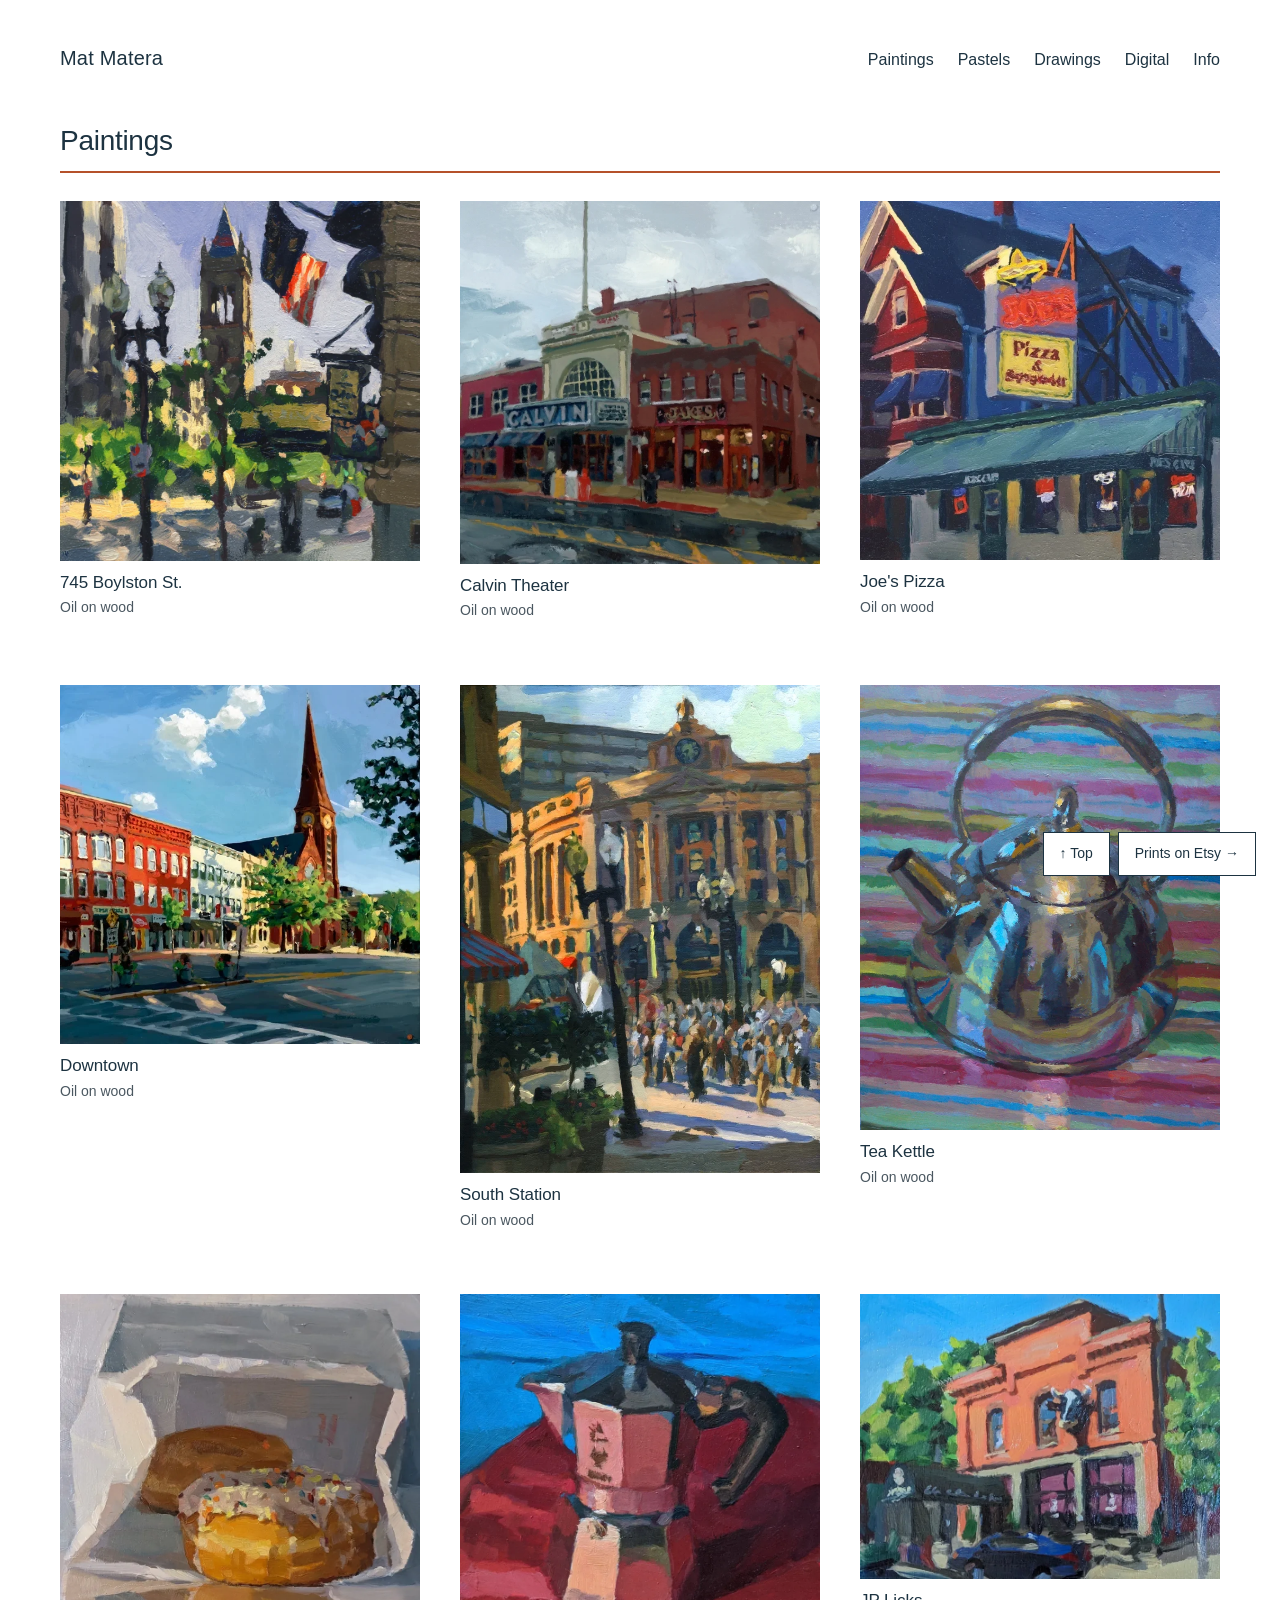
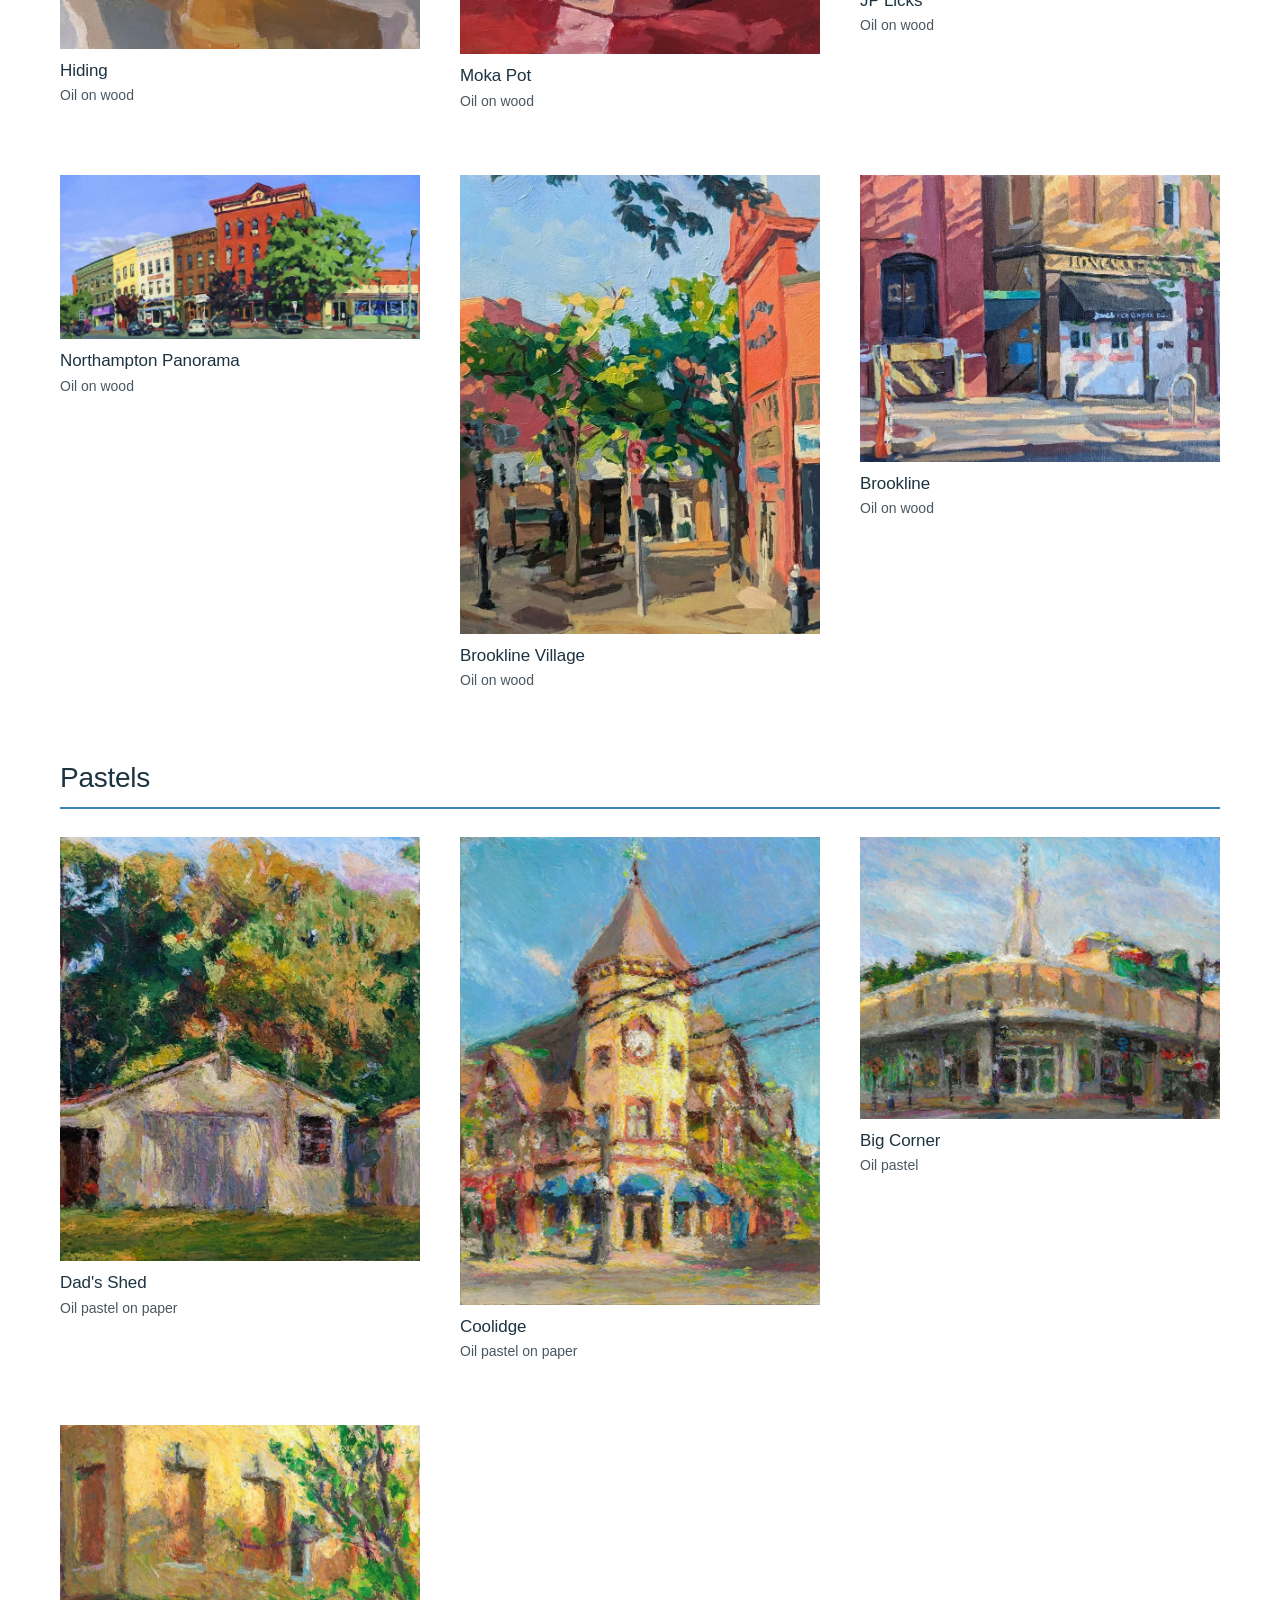
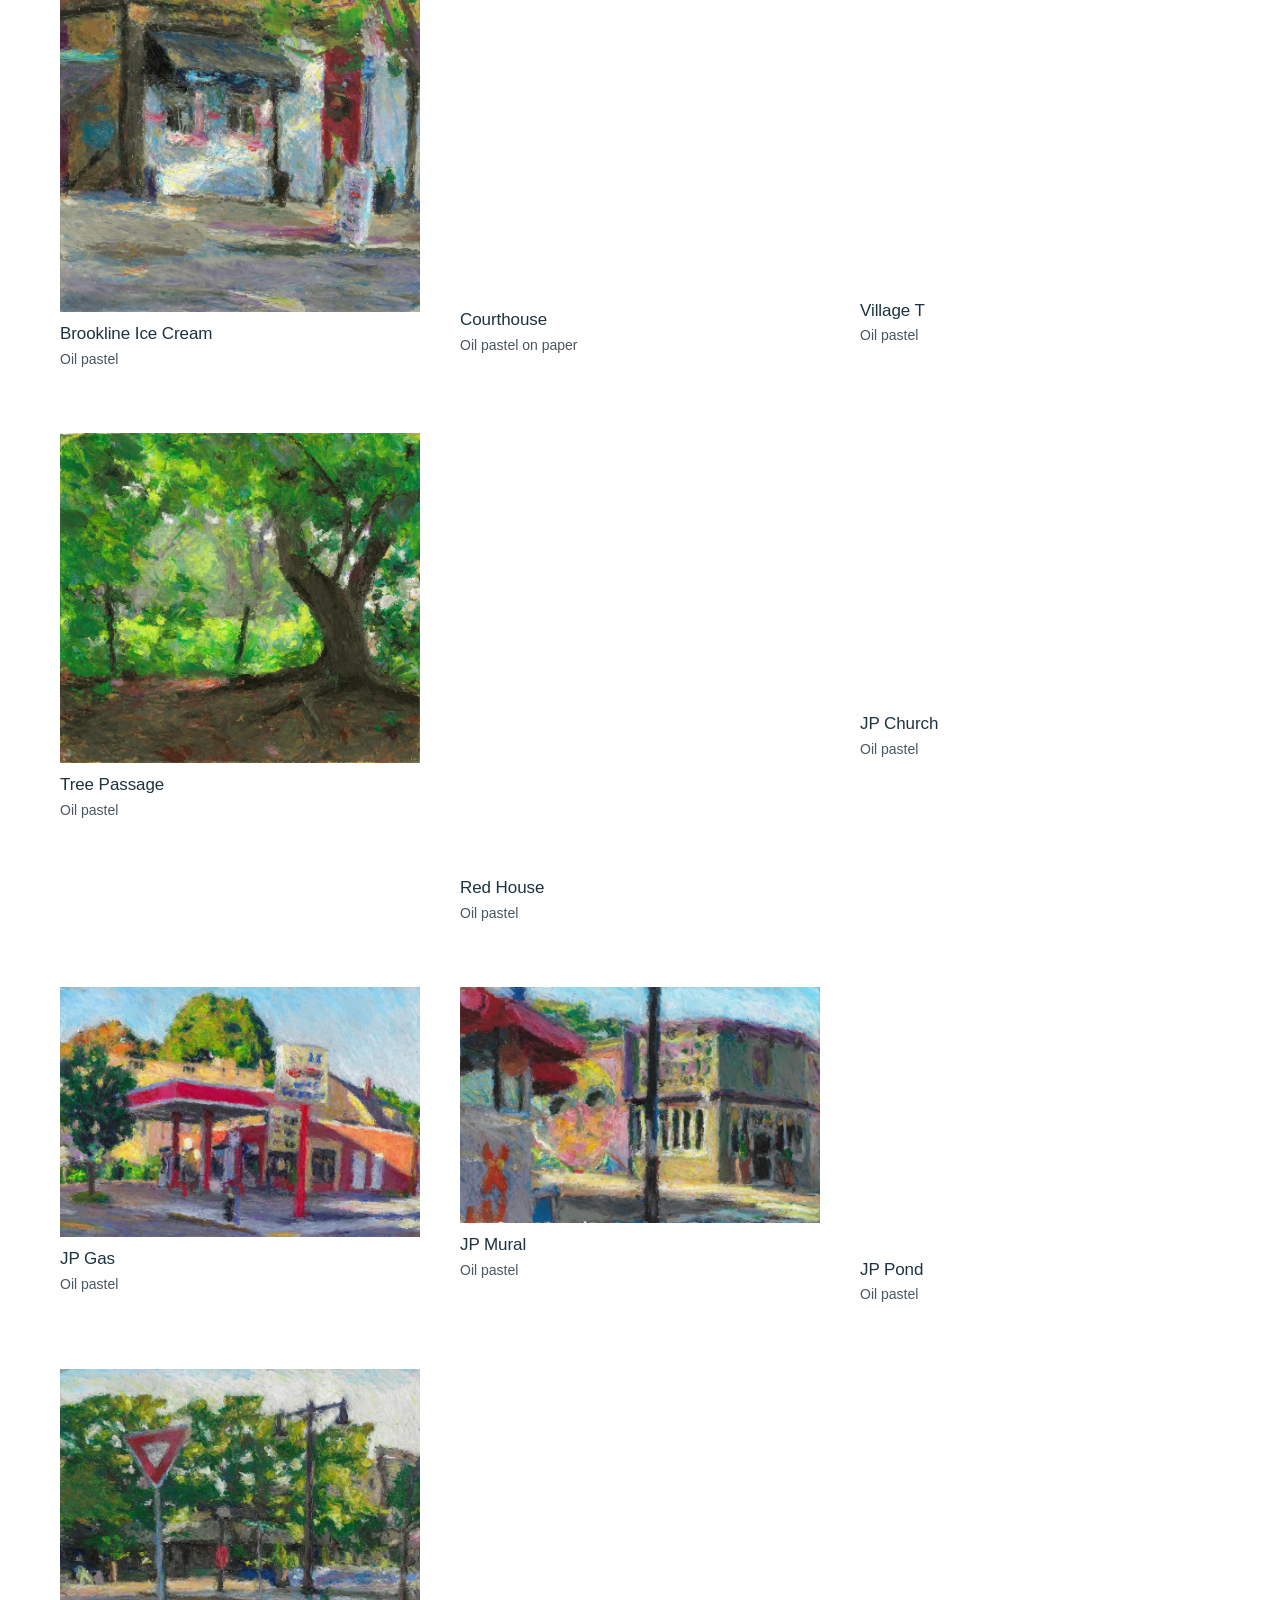
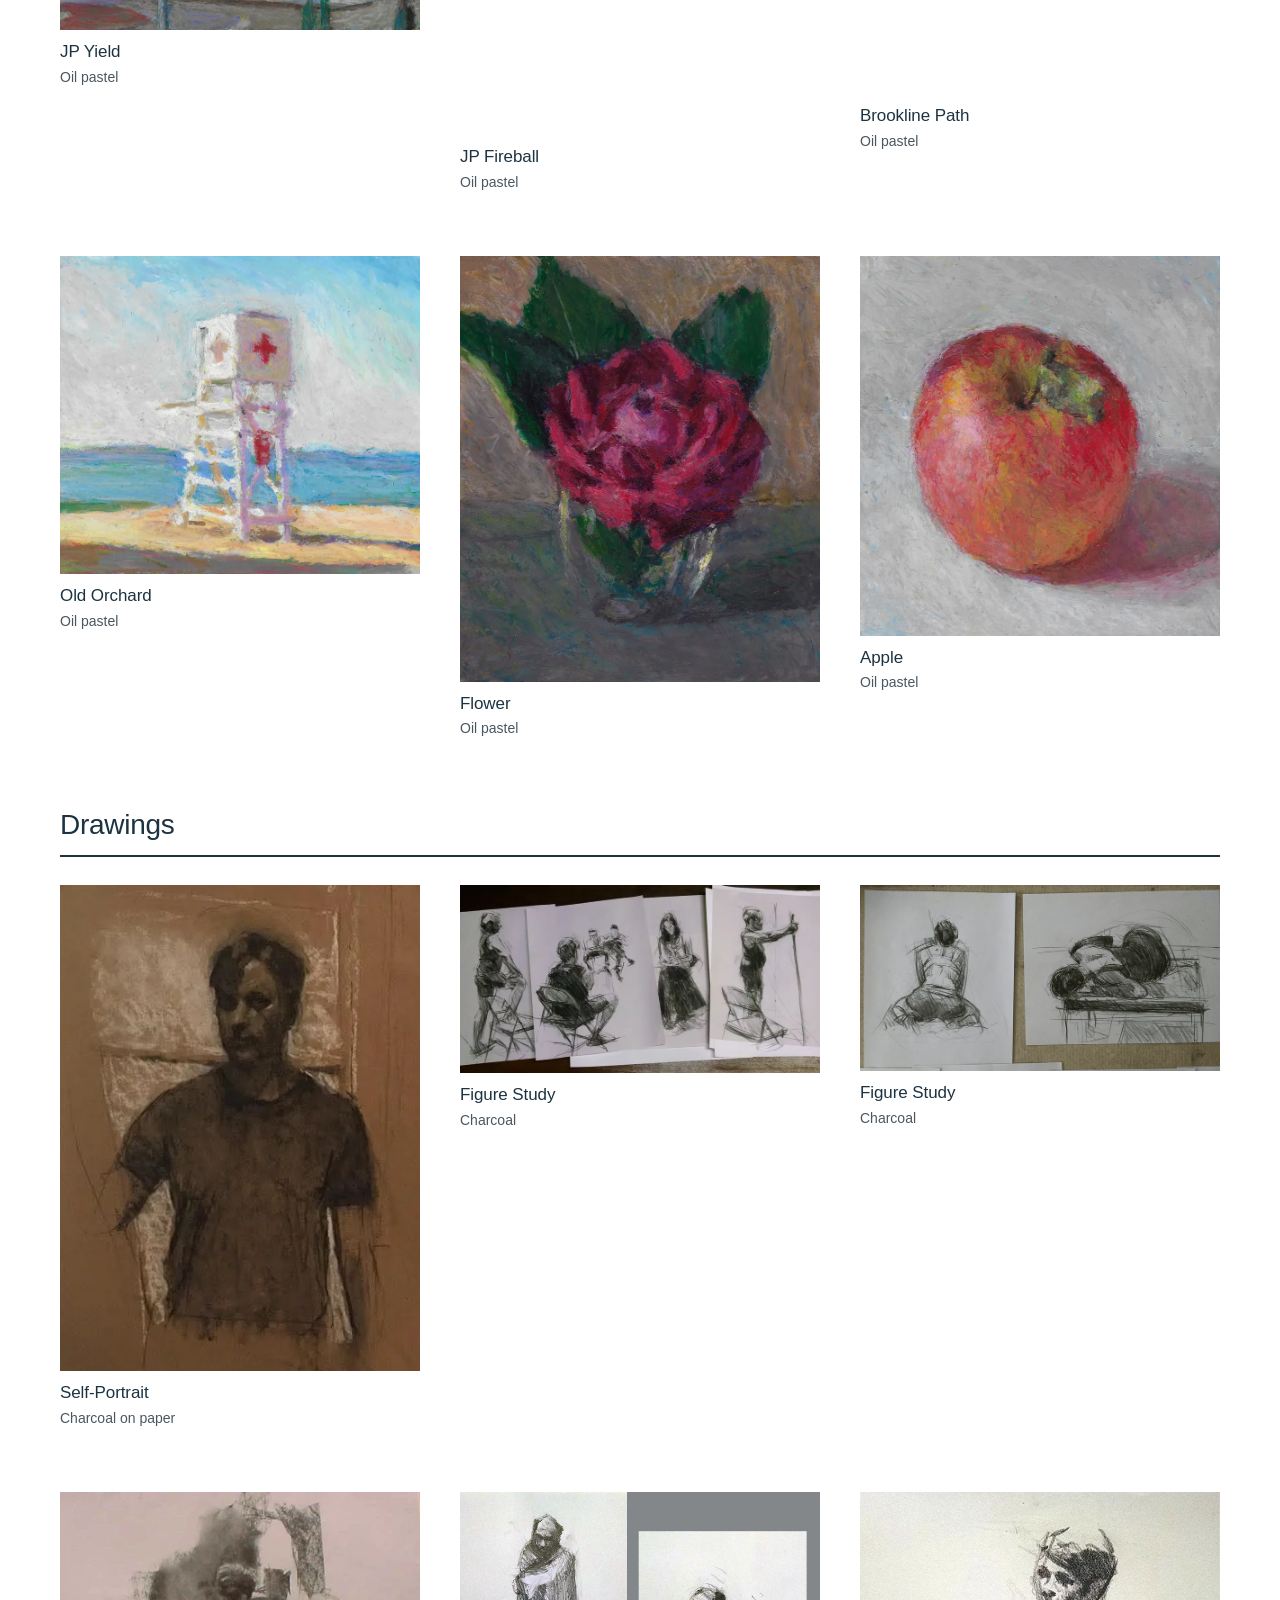
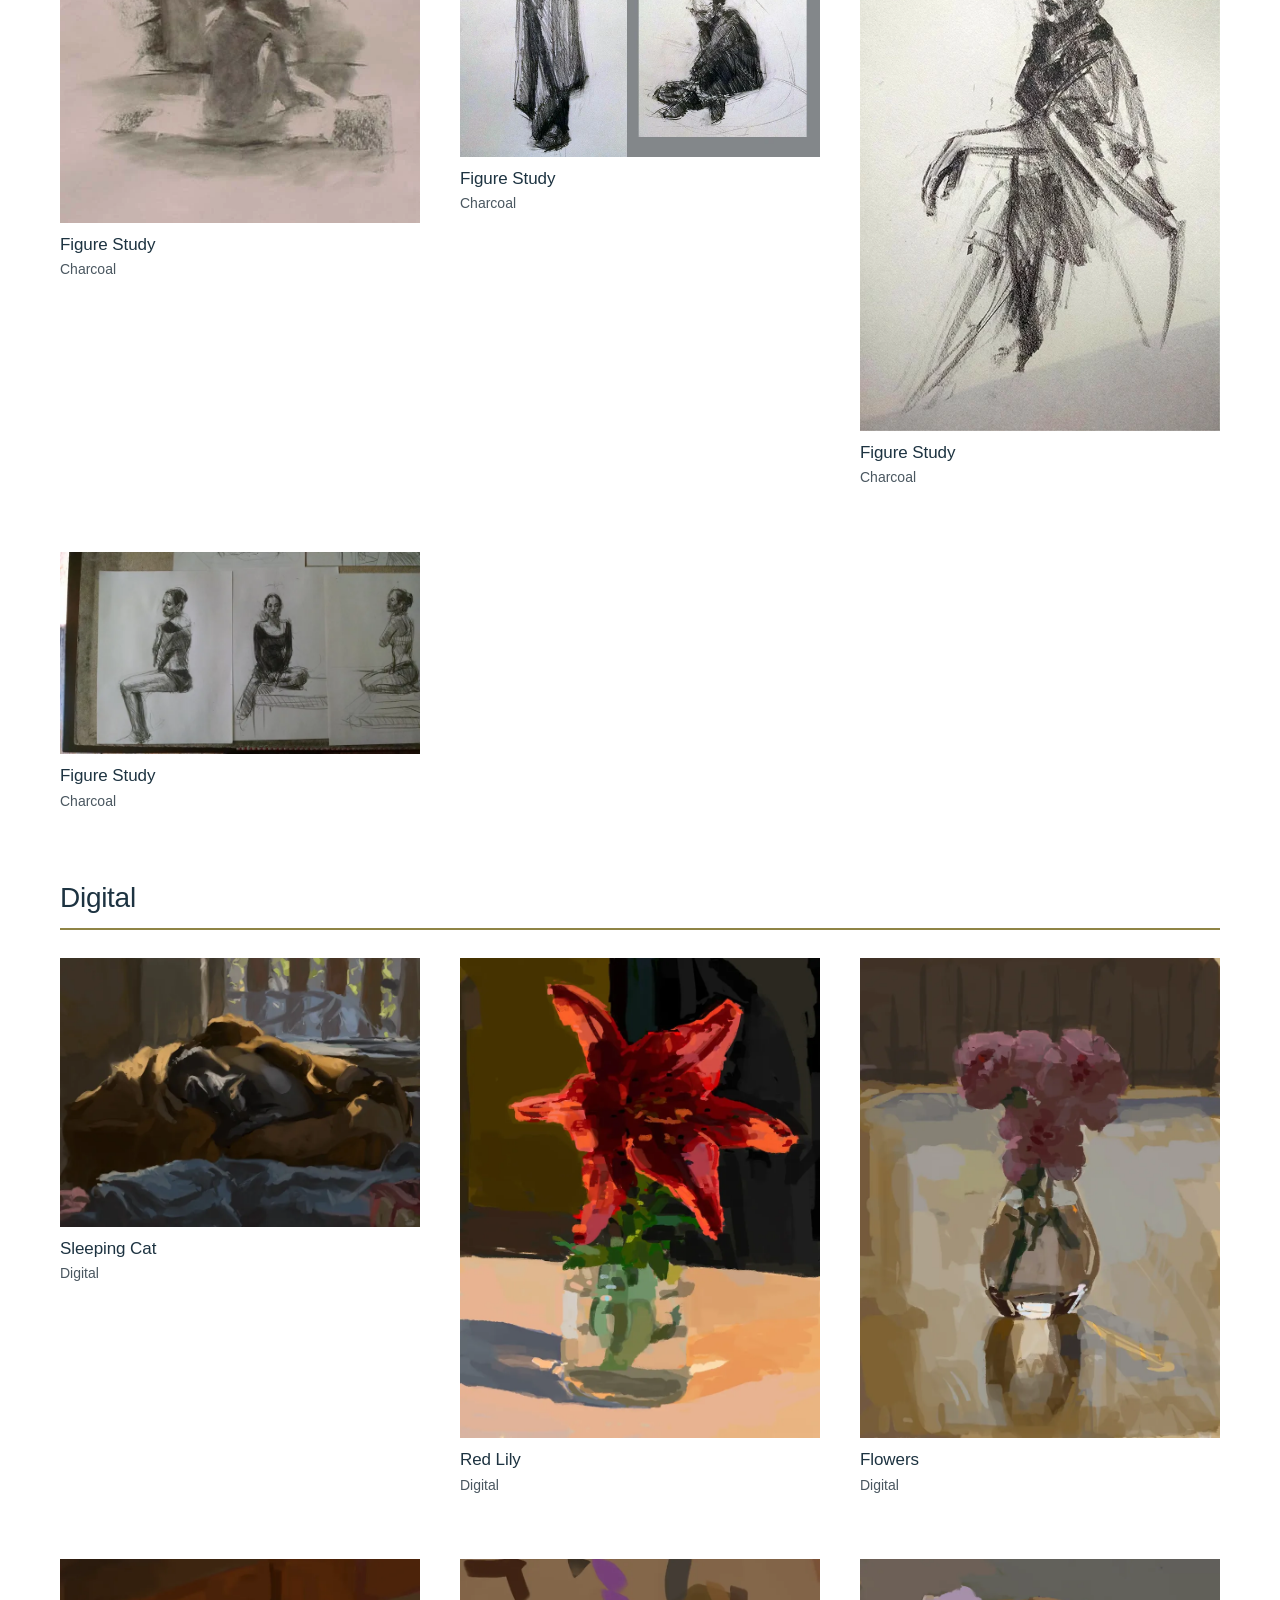
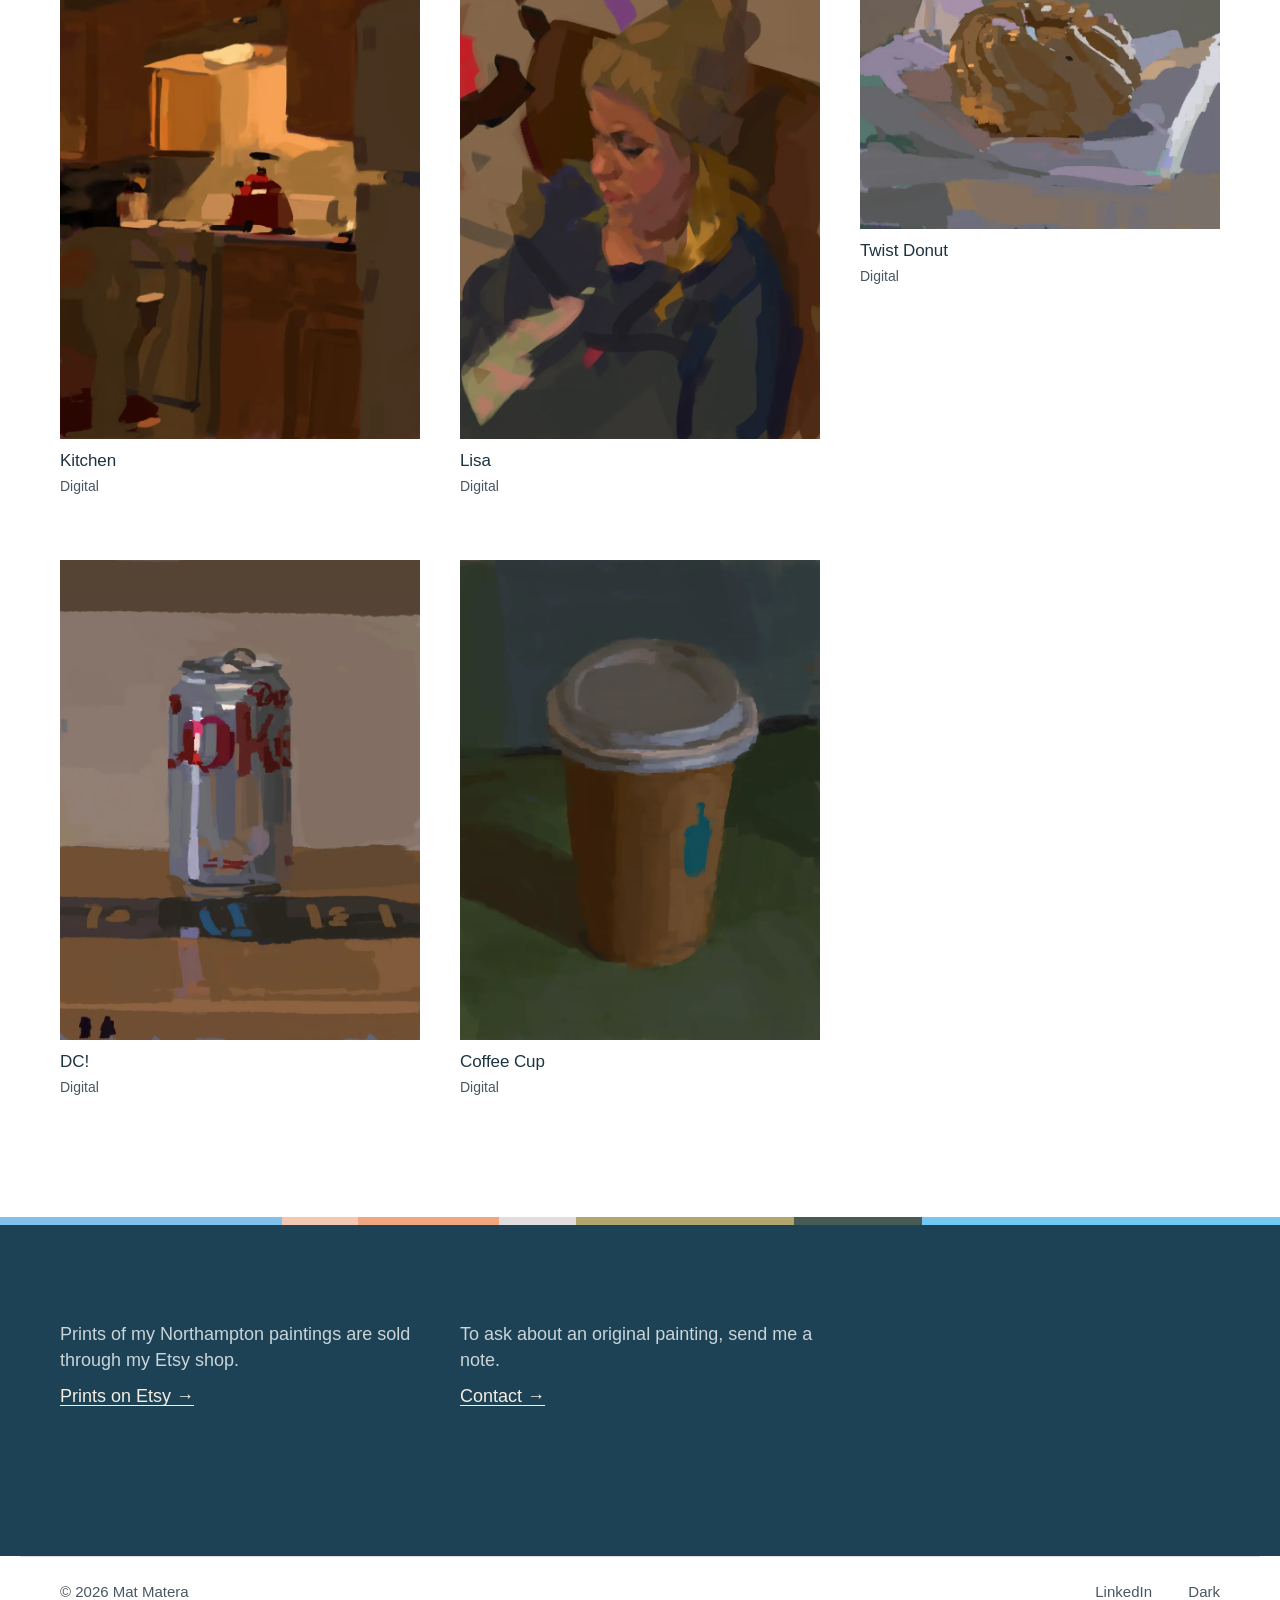
==== artwork.html @ e1ec45e8 "Tighter gaps between Artwork sections; cache-bust CSS and JS links Sections sit 56px apart on phones" ====
<!doctype html>
<html lang="en">
<head>
<meta charset="utf-8">
<meta name="viewport" content="width=device-width, initial-scale=1">
<title>Artwork | Mat Matera</title>
<meta name="description" content="Oil paintings, oil pastels, charcoal drawings and digital paintings by Mat Matera.">
<meta name="color-scheme" content="light dark">
<script>try{var t=localStorage.getItem("theme");if(t==="dark"||t==="light")document.documentElement.setAttribute("data-theme",t)}catch(e){}</script>
<link rel="stylesheet" href="styles.css?v=992cff7d">
<link rel="stylesheet" href="artwork.css?v=e780e8d4">
</head>
<body>
<a class="skip" href="#main">Skip to content</a>
<header class="site-head" id="top">
<a class="site-name" href="index.html">Mat Matera</a>
<nav aria-label="Main"><span class="nav-art" role="group" aria-label="Artwork"><a href="#oils">Paintings</a><a href="#pastels">Pastels</a><a href="#charcoal">Drawings</a><a href="#digital">Digital</a></span><a href="info.html">Info</a></nav>
</header>
<main id="main">
<h1 class="vh">Artwork</h1>
<section class="section" id="oils" aria-labelledby="oils-h">
<div class="section-head"><h2 id="oils-h">Paintings</h2></div>
<div class="works">
<figure class="work"><a class="zoom" href="assets/paintings/745-boylston-st.webp" data-title="745 Boylston St." data-medium="Oil on wood"><img src="assets/paintings/745-boylston-st.webp" alt="Oil painting of the Old South Church tower on Boylston Street, framed by trees and flags" width="863" height="863" style="--w:863px" decoding="async"></a><figcaption><span class="t">745 Boylston St.</span><span class="m">Oil on wood</span></figcaption></figure>
<figure class="work"><a class="zoom" href="assets/paintings/calvin-theater.webp" data-title="Calvin Theater" data-medium="Oil on wood"><img src="assets/paintings/calvin-theater.webp" alt="Oil painting of the red-brick Calvin Theater beneath a stormy blue-gray sky" width="881" height="888" style="--w:881px" loading="lazy" decoding="async"></a><figcaption><span class="t">Calvin Theater</span><span class="m">Oil on wood</span></figcaption></figure>
<figure class="work"><a class="zoom" href="assets/paintings/joes-pizza.webp" data-title="Joe&#x27;s Pizza" data-medium="Oil on wood"><img src="assets/paintings/joes-pizza.webp" alt="Oil painting of Joe&#x27;s Pizza storefront glowing against a dark evening street" width="590" height="589" style="--w:590px" loading="lazy" decoding="async"></a><figcaption><span class="t">Joe&#x27;s Pizza</span><span class="m">Oil on wood</span></figcaption></figure>
<figure class="work"><a class="zoom" href="assets/paintings/downtown.webp" data-title="Downtown" data-medium="Oil on wood"><img src="assets/paintings/downtown.webp" alt="Oil painting of a sunlit downtown street with a white church steeple and red-brick buildings" width="593" height="592" style="--w:593px" loading="lazy" decoding="async"></a><figcaption><span class="t">Downtown</span><span class="m">Oil on wood</span></figcaption></figure>
<figure class="work"><a class="zoom" href="assets/paintings/south-station.webp" data-title="South Station" data-medium="Oil on wood"><img src="assets/paintings/south-station.webp" alt="Oil painting of a grand columned building and clock tower overlooking a crowded city square" width="663" height="900" style="--w:663px" loading="lazy" decoding="async"></a><figcaption><span class="t">South Station</span><span class="m">Oil on wood</span></figcaption></figure>
<figure class="work"><a class="zoom" href="assets/paintings/tea-kettle.webp" data-title="Tea Kettle" data-medium="Oil on wood"><img src="assets/paintings/tea-kettle.webp" alt="Oil painting of a reflective metal tea kettle on a brightly striped cloth" width="685" height="848" style="--w:685px" loading="lazy" decoding="async"></a><figcaption><span class="t">Tea Kettle</span><span class="m">Oil on wood</span></figcaption></figure>
<figure class="work"><a class="zoom" href="assets/paintings/donuts.webp" data-title="Hiding" data-medium="Oil on wood"><img src="assets/paintings/donuts.webp" srcset="assets/paintings/donuts-800.webp 800w, assets/paintings/donuts-1200.webp 1200w, assets/paintings/donuts.webp 1382w" sizes="(min-width: 1240px) 380px, (min-width: 960px) 31vw, (min-width: 560px) 48vw, 92vw" alt="Oil painting of two donuts in a white paper bag, one glazed and covered with colorful sprinkles" width="1382" height="1361" style="--w:1382px" loading="lazy" decoding="async"></a><figcaption><span class="t">Hiding</span><span class="m">Oil on wood</span></figcaption></figure>
<figure class="work"><a class="zoom" href="assets/paintings/moka-pot.webp" data-title="Moka Pot" data-medium="Oil on wood"><img src="assets/paintings/moka-pot.webp" srcset="assets/paintings/moka-pot-800.webp 800w, assets/paintings/moka-pot-1200.webp 1200w, assets/paintings/moka-pot.webp 1867w" sizes="(min-width: 1240px) 380px, (min-width: 960px) 31vw, (min-width: 560px) 48vw, 92vw" alt="Oil painting of a silver and red moka pot on richly folded red fabric against a blue background" width="1867" height="1867" style="--w:1867px" loading="lazy" decoding="async"></a><figcaption><span class="t">Moka Pot</span><span class="m">Oil on wood</span></figcaption></figure>
<figure class="work"><a class="zoom" href="assets/paintings/cow-head.webp" data-title="JP Licks" data-medium="Oil on wood"><img src="assets/paintings/cow-head.webp" srcset="assets/paintings/cow-head-800.webp 800w, assets/paintings/cow-head.webp 1217w" sizes="(min-width: 1240px) 380px, (min-width: 960px) 31vw, (min-width: 560px) 48vw, 92vw" alt="Oil painting of a red-brick storefront with a sculpted cow head above the entrance" width="1217" height="962" style="--w:1217px" loading="lazy" decoding="async"></a><figcaption><span class="t">JP Licks</span><span class="m">Oil on wood</span></figcaption></figure>
<figure class="work"><a class="zoom" href="assets/paintings/northampton-panorama.webp" data-title="Northampton Panorama" data-medium="Oil on wood"><img src="assets/paintings/northampton-panorama.webp" srcset="assets/paintings/northampton-panorama-800.webp 800w, assets/paintings/northampton-panorama-1200.webp 1200w, assets/paintings/northampton-panorama.webp 1600w" sizes="(min-width: 1240px) 380px, (min-width: 960px) 31vw, (min-width: 560px) 48vw, 92vw" alt="Panoramic oil painting of a colorful downtown streetscape beneath a clear blue sky" width="1600" height="727" style="--w:1600px" loading="lazy" decoding="async"></a><figcaption><span class="t">Northampton Panorama</span><span class="m">Oil on wood</span></figcaption></figure>
<figure class="work"><a class="zoom" href="assets/paintings/red-building.webp" data-title="Brookline Village" data-medium="Oil on wood"><img src="assets/paintings/red-building.webp" srcset="assets/paintings/red-building-800.webp 800w, assets/paintings/red-building.webp 1043w" sizes="(min-width: 1240px) 380px, (min-width: 960px) 31vw, (min-width: 560px) 48vw, 92vw" alt="Oil painting of a sunlit red building and leafy trees at a downtown corner" width="1043" height="1328" style="--w:1043px" loading="lazy" decoding="async"></a><figcaption><span class="t">Brookline Village</span><span class="m">Oil on wood</span></figcaption></figure>
<figure class="work"><a class="zoom" href="assets/paintings/lioncub-ice-cream-co.webp" data-title="Brookline" data-medium="Oil on wood"><img src="assets/paintings/lioncub-ice-cream-co.webp" srcset="assets/paintings/lioncub-ice-cream-co-800.webp 800w, assets/paintings/lioncub-ice-cream-co.webp 1289w" sizes="(min-width: 1240px) 380px, (min-width: 960px) 31vw, (min-width: 560px) 48vw, 92vw" alt="Oil painting of the Lioncub Ice Cream Co. storefront in warm afternoon light" width="1289" height="1027" style="--w:1289px" loading="lazy" decoding="async"></a><figcaption><span class="t">Brookline</span><span class="m">Oil on wood</span></figcaption></figure>
</div>
</section>
<section class="section" id="pastels" aria-labelledby="pastels-h">
<div class="section-head"><h2 id="pastels-h">Pastels</h2></div>
<div class="works">
<figure class="work"><a class="zoom" href="assets/pastels/dad-shed.webp" data-title="Dad&#x27;s Shed" data-medium="Oil pastel on paper"><img src="assets/pastels/dad-shed.webp" srcset="assets/pastels/dad-shed-800.webp 800w, assets/pastels/dad-shed.webp 1326w" sizes="(min-width: 1240px) 380px, (min-width: 960px) 31vw, (min-width: 560px) 48vw, 92vw" alt="Oil pastel of a sunlit white shed with a dark window, under tall green and autumn-orange trees" width="1326" height="1560" style="--w:1326px" loading="lazy" decoding="async"></a><figcaption><span class="t">Dad&#x27;s Shed</span><span class="m">Oil pastel on paper</span></figcaption></figure>
<figure class="work"><a class="zoom" href="assets/pastels/coolidge.webp" data-title="Coolidge" data-medium="Oil pastel on paper"><img src="assets/pastels/coolidge.webp" srcset="assets/pastels/coolidge-800.webp 800w, assets/pastels/coolidge-1200.webp 1200w, assets/pastels/coolidge.webp 1542w" sizes="(min-width: 1240px) 380px, (min-width: 960px) 31vw, (min-width: 560px) 48vw, 92vw" alt="Oil pastel of a sunlit yellow clock tower in Brookline against a bright blue sky" width="1542" height="2000" style="--w:1542px" loading="lazy" decoding="async"></a><figcaption><span class="t">Coolidge</span><span class="m">Oil pastel on paper</span></figcaption></figure>
<figure class="work"><a class="zoom" href="assets/pastels/bigcorner.webp" data-title="Big Corner" data-medium="Oil pastel"><img src="assets/pastels/bigcorner.webp" srcset="assets/pastels/bigcorner-800.webp 800w, assets/pastels/bigcorner-1200.webp 1200w, assets/pastels/bigcorner.webp 2000w" sizes="(min-width: 1240px) 380px, (min-width: 960px) 31vw, (min-width: 560px) 48vw, 92vw" alt="Oil pastel of a curved white corner storefront building with a spire against a blue sky" width="2000" height="1563" style="--w:2000px" loading="lazy" decoding="async"></a><figcaption><span class="t">Big Corner</span><span class="m">Oil pastel</span></figcaption></figure>
<figure class="work"><a class="zoom" href="assets/pastels/brookline-icecream.webp" data-title="Brookline Ice Cream" data-medium="Oil pastel"><img src="assets/pastels/brookline-icecream.webp" srcset="assets/pastels/brookline-icecream-800.webp 800w, assets/pastels/brookline-icecream-1200.webp 1200w, assets/pastels/brookline-icecream.webp 1479w" sizes="(min-width: 1240px) 380px, (min-width: 960px) 31vw, (min-width: 560px) 48vw, 92vw" alt="Oil pastel of a sunlit yellow brick storefront with a dark awning and a tree at the corner" width="1479" height="2000" style="--w:1479px" loading="lazy" decoding="async"></a><figcaption><span class="t">Brookline Ice Cream</span><span class="m">Oil pastel</span></figcaption></figure>
<figure class="work"><a class="zoom" href="assets/pastels/courthouse.webp" data-title="Courthouse" data-medium="Oil pastel on paper"><img src="assets/pastels/courthouse.webp" srcset="assets/pastels/courthouse-800.webp 800w, assets/pastels/courthouse-1200.webp 1200w, assets/pastels/courthouse.webp 1524w" sizes="(min-width: 1240px) 380px, (min-width: 960px) 31vw, (min-width: 560px) 48vw, 92vw" alt="Oil pastel of an arched building and green cupola framed by autumn foliage" width="1524" height="2000" style="--w:1524px" loading="lazy" decoding="async"></a><figcaption><span class="t">Courthouse</span><span class="m">Oil pastel on paper</span></figcaption></figure>
<figure class="work"><a class="zoom" href="assets/pastels/villiage-t.webp" data-title="Village T" data-medium="Oil pastel"><img src="assets/pastels/villiage-t.webp" srcset="assets/pastels/villiage-t-800.webp 800w, assets/pastels/villiage-t-1200.webp 1200w, assets/pastels/villiage-t.webp 1555w" sizes="(min-width: 1240px) 380px, (min-width: 960px) 31vw, (min-width: 560px) 48vw, 92vw" alt="Oil pastel of a shaded sidewalk and T stop sign under green trees" width="1555" height="2000" style="--w:1555px" loading="lazy" decoding="async"></a><figcaption><span class="t">Village T</span><span class="m">Oil pastel</span></figcaption></figure>
<figure class="work"><a class="zoom" href="assets/pastels/treepassage.webp" data-title="Tree Passage" data-medium="Oil pastel"><img src="assets/pastels/treepassage.webp" srcset="assets/pastels/treepassage-800.webp 800w, assets/pastels/treepassage-1200.webp 1200w, assets/pastels/treepassage.webp 2000w" sizes="(min-width: 1240px) 380px, (min-width: 960px) 31vw, (min-width: 560px) 48vw, 92vw" alt="Oil pastel of a large tree arching over a shaded wooded path" width="2000" height="1833" style="--w:2000px" loading="lazy" decoding="async"></a><figcaption><span class="t">Tree Passage</span><span class="m">Oil pastel</span></figcaption></figure>
<figure class="work"><a class="zoom" href="assets/pastels/redhouse.webp" data-title="Red House" data-medium="Oil pastel"><img src="assets/pastels/redhouse.webp" srcset="assets/pastels/redhouse-800.webp 800w, assets/pastels/redhouse-1200.webp 1200w, assets/pastels/redhouse.webp 1664w" sizes="(min-width: 1240px) 380px, (min-width: 960px) 31vw, (min-width: 560px) 48vw, 92vw" alt="Oil pastel of a red house with a cupola seen past green shrubs and a parked car" width="1664" height="2000" style="--w:1664px" loading="lazy" decoding="async"></a><figcaption><span class="t">Red House</span><span class="m">Oil pastel</span></figcaption></figure>
<figure class="work"><a class="zoom" href="assets/pastels/jp-church.webp" data-title="JP Church" data-medium="Oil pastel"><img src="assets/pastels/jp-church.webp" srcset="assets/pastels/jp-church-800.webp 800w, assets/pastels/jp-church-1200.webp 1200w, assets/pastels/jp-church.webp 2000w" sizes="(min-width: 1240px) 380px, (min-width: 960px) 31vw, (min-width: 560px) 48vw, 92vw" alt="Oil pastel of a curving street lined with brick buildings and a church tower in Jamaica Plain" width="2000" height="1492" style="--w:2000px" loading="lazy" decoding="async"></a><figcaption><span class="t">JP Church</span><span class="m">Oil pastel</span></figcaption></figure>
<figure class="work"><a class="zoom" href="assets/pastels/jp-gas.webp" data-title="JP Gas" data-medium="Oil pastel"><img src="assets/pastels/jp-gas.webp" srcset="assets/pastels/jp-gas-800.webp 800w, assets/pastels/jp-gas-1200.webp 1200w, assets/pastels/jp-gas.webp 2000w" sizes="(min-width: 1240px) 380px, (min-width: 960px) 31vw, (min-width: 560px) 48vw, 92vw" alt="Oil pastel of a red-canopied gas station and shop under summer trees" width="2000" height="1390" style="--w:2000px" loading="lazy" decoding="async"></a><figcaption><span class="t">JP Gas</span><span class="m">Oil pastel</span></figcaption></figure>
<figure class="work"><a class="zoom" href="assets/pastels/jp-mural.webp" data-title="JP Mural" data-medium="Oil pastel"><img src="assets/pastels/jp-mural.webp" srcset="assets/pastels/jp-mural-800.webp 800w, assets/pastels/jp-mural-1200.webp 1200w, assets/pastels/jp-mural.webp 2000w" sizes="(min-width: 1240px) 380px, (min-width: 960px) 31vw, (min-width: 560px) 48vw, 92vw" alt="Oil pastel of a street corner with a colorful mural, a red awning and a utility pole" width="2000" height="1309" style="--w:2000px" loading="lazy" decoding="async"></a><figcaption><span class="t">JP Mural</span><span class="m">Oil pastel</span></figcaption></figure>
<figure class="work"><a class="zoom" href="assets/pastels/jp-pond.webp" data-title="JP Pond" data-medium="Oil pastel"><img src="assets/pastels/jp-pond.webp" srcset="assets/pastels/jp-pond-800.webp 800w, assets/pastels/jp-pond-1200.webp 1200w, assets/pastels/jp-pond.webp 2000w" sizes="(min-width: 1240px) 380px, (min-width: 960px) 31vw, (min-width: 560px) 48vw, 92vw" alt="Oil pastel of a pond reflecting green trees and a far hillside" width="2000" height="1448" style="--w:2000px" loading="lazy" decoding="async"></a><figcaption><span class="t">JP Pond</span><span class="m">Oil pastel</span></figcaption></figure>
<figure class="work"><a class="zoom" href="assets/pastels/jp-yield.webp" data-title="JP Yield" data-medium="Oil pastel"><img src="assets/pastels/jp-yield.webp" srcset="assets/pastels/jp-yield-800.webp 800w, assets/pastels/jp-yield-1200.webp 1200w, assets/pastels/jp-yield.webp 2000w" sizes="(min-width: 1240px) 380px, (min-width: 960px) 31vw, (min-width: 560px) 48vw, 92vw" alt="Oil pastel of a yield sign and street lamp in front of sunlit trees" width="2000" height="1453" style="--w:2000px" loading="lazy" decoding="async"></a><figcaption><span class="t">JP Yield</span><span class="m">Oil pastel</span></figcaption></figure>
<figure class="work"><a class="zoom" href="assets/pastels/jp-fireball.webp" data-title="JP Fireball" data-medium="Oil pastel"><img src="assets/pastels/jp-fireball.webp" srcset="assets/pastels/jp-fireball-800.webp 800w, assets/pastels/jp-fireball-1200.webp 1200w, assets/pastels/jp-fireball.webp 1962w" sizes="(min-width: 1240px) 380px, (min-width: 960px) 31vw, (min-width: 560px) 48vw, 92vw" alt="Oil pastel of a red fire alarm box and a lamp post on a sunlit sidewalk" width="1962" height="2000" style="--w:1962px" loading="lazy" decoding="async"></a><figcaption><span class="t">JP Fireball</span><span class="m">Oil pastel</span></figcaption></figure>
<figure class="work"><a class="zoom" href="assets/pastels/brookline-path.webp" data-title="Brookline Path" data-medium="Oil pastel"><img src="assets/pastels/brookline-path.webp" srcset="assets/pastels/brookline-path-800.webp 800w, assets/pastels/brookline-path-1200.webp 1200w, assets/pastels/brookline-path.webp 2000w" sizes="(min-width: 1240px) 380px, (min-width: 960px) 31vw, (min-width: 560px) 48vw, 92vw" alt="Oil pastel of a shaded path curving uphill between trees" width="2000" height="1810" style="--w:2000px" loading="lazy" decoding="async"></a><figcaption><span class="t">Brookline Path</span><span class="m">Oil pastel</span></figcaption></figure>
<figure class="work"><a class="zoom" href="assets/pastels/old-orchard.webp" data-title="Old Orchard" data-medium="Oil pastel"><img src="assets/pastels/old-orchard.webp" srcset="assets/pastels/old-orchard-800.webp 800w, assets/pastels/old-orchard-1200.webp 1200w, assets/pastels/old-orchard.webp 2000w" sizes="(min-width: 1240px) 380px, (min-width: 960px) 31vw, (min-width: 560px) 48vw, 92vw" alt="Oil pastel of a white lifeguard tower with red crosses on a beach" width="2000" height="1765" style="--w:2000px" loading="lazy" decoding="async"></a><figcaption><span class="t">Old Orchard</span><span class="m">Oil pastel</span></figcaption></figure>
<figure class="work"><a class="zoom" href="assets/pastels/flower.webp" data-title="Flower" data-medium="Oil pastel"><img src="assets/pastels/flower.webp" srcset="assets/pastels/flower-800.webp 800w, assets/pastels/flower-1200.webp 1200w, assets/pastels/flower.webp 1694w" sizes="(min-width: 1240px) 380px, (min-width: 960px) 31vw, (min-width: 560px) 48vw, 92vw" alt="Oil pastel of a dark red flower with green leaves in a small glass" width="1694" height="2000" style="--w:1694px" loading="lazy" decoding="async"></a><figcaption><span class="t">Flower</span><span class="m">Oil pastel</span></figcaption></figure>
<figure class="work"><a class="zoom" href="assets/pastels/apple.webp" data-title="Apple" data-medium="Oil pastel"><img src="assets/pastels/apple.webp" srcset="assets/pastels/apple-800.webp 800w, assets/pastels/apple-1200.webp 1200w, assets/pastels/apple.webp 1898w" sizes="(min-width: 1240px) 380px, (min-width: 960px) 31vw, (min-width: 560px) 48vw, 92vw" alt="Oil pastel of a red apple on a pale grey ground" width="1898" height="2000" style="--w:1898px" loading="lazy" decoding="async"></a><figcaption><span class="t">Apple</span><span class="m">Oil pastel</span></figcaption></figure>
</div>
</section>
<section class="section" id="charcoal" aria-labelledby="charcoal-h">
<div class="section-head"><h2 id="charcoal-h">Drawings</h2></div>
<div class="works">
<figure class="work"><a class="zoom" href="assets/drawings/self-portrait.webp" data-title="Self-Portrait" data-medium="Charcoal on paper"><img src="assets/drawings/self-portrait.webp" alt="Charcoal on paper self-portrait by Mat Matera" width="434" height="586" style="--w:434px" loading="lazy" decoding="async"></a><figcaption><span class="t">Self-Portrait</span><span class="m">Charcoal on paper</span></figcaption></figure>
<figure class="work"><a class="zoom" href="assets/drawings/figure-study-1.webp" data-title="Figure Study" data-medium="Charcoal"><img src="assets/drawings/figure-study-1.webp" srcset="assets/drawings/figure-study-1-800.webp 800w, assets/drawings/figure-study-1.webp 1380w" sizes="(min-width: 1240px) 380px, (min-width: 960px) 31vw, (min-width: 560px) 48vw, 92vw" alt="Charcoal figure-study sheet with several seated, standing and reclining poses" width="1380" height="720" style="--w:1380px" loading="lazy" decoding="async"></a><figcaption><span class="t">Figure Study</span><span class="m">Charcoal</span></figcaption></figure>
<figure class="work"><a class="zoom" href="assets/drawings/figure-study-2.webp" data-title="Figure Study" data-medium="Charcoal"><img src="assets/drawings/figure-study-2.webp" srcset="assets/drawings/figure-study-2-800.webp 800w, assets/drawings/figure-study-2-1200.webp 1200w, assets/drawings/figure-study-2.webp 1500w" sizes="(min-width: 1240px) 380px, (min-width: 960px) 31vw, (min-width: 560px) 48vw, 92vw" alt="Charcoal life-drawing sheet with a seated figure and a reclining curled pose" width="1500" height="774" style="--w:1500px" loading="lazy" decoding="async"></a><figcaption><span class="t">Figure Study</span><span class="m">Charcoal</span></figcaption></figure>
<figure class="work"><a class="zoom" href="assets/drawings/figure-study-3.webp" data-title="Figure Study" data-medium="Charcoal"><img src="assets/drawings/figure-study-3.webp" alt="Charcoal and earth-tone study of a seated figure leaning forward" width="538" height="494" style="--w:538px" loading="lazy" decoding="async"></a><figcaption><span class="t">Figure Study</span><span class="m">Charcoal</span></figcaption></figure>
<figure class="work"><a class="zoom" href="assets/drawings/figure-study-5.webp" data-title="Figure Study" data-medium="Charcoal"><img src="assets/drawings/figure-study-5.webp" alt="Two charcoal gesture drawings exploring compact seated and standing poses" width="643" height="472" style="--w:643px" loading="lazy" decoding="async"></a><figcaption><span class="t">Figure Study</span><span class="m">Charcoal</span></figcaption></figure>
<figure class="work"><a class="zoom" href="assets/drawings/figure-study-6.webp" data-title="Figure Study" data-medium="Charcoal"><img src="assets/drawings/figure-study-6.webp" alt="Charcoal life drawing of a standing figure with one arm raised toward the head" width="450" height="673" style="--w:450px" loading="lazy" decoding="async"></a><figcaption><span class="t">Figure Study</span><span class="m">Charcoal</span></figcaption></figure>
<figure class="work"><a class="zoom" href="assets/drawings/figure-study-7.webp" data-title="Figure Study" data-medium="Charcoal"><img src="assets/drawings/figure-study-7.webp" srcset="assets/drawings/figure-study-7-800.webp 800w, assets/drawings/figure-study-7-1200.webp 1200w, assets/drawings/figure-study-7.webp 1500w" sizes="(min-width: 1240px) 380px, (min-width: 960px) 31vw, (min-width: 560px) 48vw, 92vw" alt="Charcoal study sheet with three standing and seated figure poses" width="1500" height="844" style="--w:1500px" loading="lazy" decoding="async"></a><figcaption><span class="t">Figure Study</span><span class="m">Charcoal</span></figcaption></figure>
</div>
</section>
<section class="section" id="digital" aria-labelledby="digital-h">
<div class="section-head"><h2 id="digital-h">Digital</h2></div>
<div class="works">
<figure class="work"><a class="zoom" href="assets/digital/sleeping-cat.webp" data-title="Sleeping Cat" data-medium="Digital"><img src="assets/digital/sleeping-cat.webp" srcset="assets/digital/sleeping-cat-800.webp 800w, assets/digital/sleeping-cat-1200.webp 1200w, assets/digital/sleeping-cat.webp 2048w" sizes="(min-width: 1240px) 380px, (min-width: 960px) 31vw, (min-width: 560px) 48vw, 92vw" alt="Digital painting of a dark-coated cat sleeping in a warm patch of sunlight on rumpled blankets" width="2048" height="1528" style="--w:2048px" loading="lazy" decoding="async"></a><figcaption><span class="t">Sleeping Cat</span><span class="m">Digital</span></figcaption></figure>
<figure class="work"><a class="zoom" href="assets/digital/red-lily.webp" data-title="Red Lily" data-medium="Digital"><img src="assets/digital/red-lily.webp" srcset="assets/digital/red-lily-800.webp 800w, assets/digital/red-lily.webp 1350w" sizes="(min-width: 1240px) 380px, (min-width: 960px) 31vw, (min-width: 560px) 48vw, 92vw" alt="Digital painting of a red lily in a glass jar on a sunlit table" width="1350" height="1800" style="--w:1350px" loading="lazy" decoding="async"></a><figcaption><span class="t">Red Lily</span><span class="m">Digital</span></figcaption></figure>
<figure class="work"><a class="zoom" href="assets/digital/flowers.webp" data-title="Flowers" data-medium="Digital"><img src="assets/digital/flowers.webp" srcset="assets/digital/flowers-800.webp 800w, assets/digital/flowers.webp 1350w" sizes="(min-width: 1240px) 380px, (min-width: 960px) 31vw, (min-width: 560px) 48vw, 92vw" alt="Digital painting of pink flowers in a glass vase, reflected on a table" width="1350" height="1800" style="--w:1350px" loading="lazy" decoding="async"></a><figcaption><span class="t">Flowers</span><span class="m">Digital</span></figcaption></figure>
<figure class="work"><a class="zoom" href="assets/digital/kitchen.webp" data-title="Kitchen" data-medium="Digital"><img src="assets/digital/kitchen.webp" srcset="assets/digital/kitchen-800.webp 800w, assets/digital/kitchen.webp 1350w" sizes="(min-width: 1240px) 380px, (min-width: 960px) 31vw, (min-width: 560px) 48vw, 92vw" alt="Digital painting of a dim kitchen lit by a warm light over the stove" width="1350" height="1800" style="--w:1350px" loading="lazy" decoding="async"></a><figcaption><span class="t">Kitchen</span><span class="m">Digital</span></figcaption></figure>
<figure class="work"><a class="zoom" href="assets/digital/lisa.webp" data-title="Lisa" data-medium="Digital"><img src="assets/digital/lisa.webp" srcset="assets/digital/lisa-800.webp 800w, assets/digital/lisa.webp 1350w" sizes="(min-width: 1240px) 380px, (min-width: 960px) 31vw, (min-width: 560px) 48vw, 92vw" alt="Digital portrait of a woman with blond hair looking down" width="1350" height="1800" style="--w:1350px" loading="lazy" decoding="async"></a><figcaption><span class="t">Lisa</span><span class="m">Digital</span></figcaption></figure>
<figure class="work"><a class="zoom" href="assets/digital/twist-donut.webp" data-title="Twist Donut" data-medium="Digital"><img src="assets/digital/twist-donut.webp" srcset="assets/digital/twist-donut-800.webp 800w, assets/digital/twist-donut-1200.webp 1200w, assets/digital/twist-donut.webp 1800w" sizes="(min-width: 1240px) 380px, (min-width: 960px) 31vw, (min-width: 560px) 48vw, 92vw" alt="Digital painting of a glazed twist donut on crumpled paper" width="1800" height="1350" style="--w:1800px" loading="lazy" decoding="async"></a><figcaption><span class="t">Twist Donut</span><span class="m">Digital</span></figcaption></figure>
<figure class="work"><a class="zoom" href="assets/digital/diet-coke.webp" data-title="DC!" data-medium="Digital"><img src="assets/digital/diet-coke.webp" srcset="assets/digital/diet-coke-800.webp 800w, assets/digital/diet-coke.webp 1350w" sizes="(min-width: 1240px) 380px, (min-width: 960px) 31vw, (min-width: 560px) 48vw, 92vw" alt="Digital painting of a silver soda can on a table" width="1350" height="1800" style="--w:1350px" loading="lazy" decoding="async"></a><figcaption><span class="t">DC!</span><span class="m">Digital</span></figcaption></figure>
<figure class="work"><a class="zoom" href="assets/digital/coffee-cup.webp" data-title="Coffee Cup" data-medium="Digital"><img src="assets/digital/coffee-cup.webp" srcset="assets/digital/coffee-cup-800.webp 800w, assets/digital/coffee-cup.webp 1350w" sizes="(min-width: 1240px) 380px, (min-width: 960px) 31vw, (min-width: 560px) 48vw, 92vw" alt="Digital painting of a paper coffee cup with a lid on a green surface" width="1350" height="1800" style="--w:1350px" loading="lazy" decoding="async"></a><figcaption><span class="t">Coffee Cup</span><span class="m">Digital</span></figcaption></figure>
</div>
</section>
<div class="section pair">
<div><p>Prints of my Northampton paintings are sold through my Etsy shop.</p><a class="act" href="https://www.etsy.com/shop/MatMateraArt" rel="noopener">Prints on Etsy</a></div>
<div><p>To ask about an original painting, send me a note.</p><a class="act" href="info.html#contact">Contact</a></div>
</div>
</main>
<footer class="site-foot">
<p>© 2026 Mat Matera</p>
<nav aria-label="Elsewhere"><a href="https://www.linkedin.com/in/matmatera" rel="noopener">LinkedIn</a></nav>
</footer>
<div class="float-bar"><a class="float-top" href="#top">Top</a><a class="float-prints" href="https://www.etsy.com/shop/MatMateraArt" rel="noopener">Prints on Etsy</a></div>
<script src="site.js?v=58a4662c" defer></script>
</body>
</html>
---- styles.css ----
/* matmatera.com. A white wall: one typeface, black text, the paintings carry the color.
   House rules: no rounded corners, shadows, gradients, pills, cards, blur, or scroll animation.
   One exception: in dark mode only, each Artwork section opens with a black-to-charcoal fade (see --fade). */
:root {
  --bg: #fff;
  --ink: #111;
  --grey: #555;          /* 7.5:1 on white */
  --rule: #ddd;
  color-scheme: light;
  --pad: 20px;
  --max: 1240px;
  --text: 34rem;         /* reading column */
  --font: "Helvetica Neue", Helvetica, Arial, sans-serif;
  --view-bg: var(--bg);  /* large painting view */
  --fade: none;          /* Artwork section fade, dark mode only */
  --fade-soft: none;     /* Info section fade, dark mode only */
  --band: #ece8e2;       /* Info: hard-edged pale warm stone behind Contact, light mode only */
}
/* Dark wall. Follows the device setting; the footer switch overrides it and is remembered.
   The wall stays a neutral charcoal so it doesn't tint the paintings; the type and rules carry a
   slight warm cast (soft off-white, not pure white). Grey is lifted to about 9.5:1 on the wall so captions
   stay crisp; rules are a step lighter so section lines read. */
@media (prefers-color-scheme: dark) { :root:not([data-theme="light"]) { --bg: #121212; --ink: #f2eee8; --grey: #c2bbb1; --rule: #4a443d; --view-bg: #000; --fade: linear-gradient(rgba(0,0,0,0) 0, rgba(0,0,0,.35) 8px, rgba(0,0,0,.8) 22px, #000 40px, rgba(0,0,0,.72) 18%, rgba(0,0,0,.42) 42%, rgba(0,0,0,.16) 70%, rgba(0,0,0,0) 100%); --fade-soft: var(--fade); --band: transparent; color-scheme: dark; } }
:root[data-theme="dark"] { --bg: #121212; --ink: #f2eee8; --grey: #c2bbb1; --rule: #4a443d; --view-bg: #000; --fade: linear-gradient(rgba(0,0,0,0) 0, rgba(0,0,0,.35) 8px, rgba(0,0,0,.8) 22px, #000 40px, rgba(0,0,0,.72) 18%, rgba(0,0,0,.42) 42%, rgba(0,0,0,.16) 70%, rgba(0,0,0,0) 100%); --fade-soft: var(--fade); --band: transparent; color-scheme: dark; }
*, *::before, *::after { box-sizing: border-box; }
html { -webkit-text-size-adjust: 100%; }
body { margin: 0; background: var(--bg); color: var(--ink); font: 400 1rem/1.5 var(--font); }
img { display: block; max-width: 100%; height: auto; }
a { color: inherit; text-decoration: underline; text-underline-offset: .18em; text-decoration-thickness: 1px; }
a:hover { text-decoration-thickness: 2px; }
:focus-visible { outline: 2px solid var(--ink); outline-offset: 3px; }
h1, h2, h3, p, figure, ul, dl, dd { margin: 0; }
h1, h2, h3 { font-weight: 400; font-size: 1rem; }
ul { padding: 0; list-style: none; }

.skip { position: absolute; left: -999px; }
.skip:focus { left: var(--pad); top: 8px; background: var(--bg); padding: 8px; z-index: 2; }
.vh { position: absolute; width: 1px; height: 1px; overflow: hidden; clip: rect(0 0 0 0); white-space: nowrap; }

/* Shell */
.site-head, main, .site-foot { max-width: var(--max); margin: 0 auto; padding-left: var(--pad); padding-right: var(--pad); }
.site-head { display: flex; flex-wrap: wrap; align-items: baseline; justify-content: space-between; gap: 8px 32px; padding-top: 24px; padding-bottom: 24px; }
.site-name { padding: 7px 0; font-size: 1.25rem; text-decoration: none; letter-spacing: .01em; }
.site-head nav { display: flex; gap: 24px; }
.site-head nav a { text-decoration: none; padding: 10px 0; }
.site-head nav a:hover, .site-head nav a[aria-current="page"] { text-decoration: underline; }
main { padding-bottom: 96px; }
.site-foot { display: flex; flex-wrap: wrap; justify-content: space-between; gap: 0 32px; align-items: baseline; padding-top: 12px; padding-bottom: 28px; border-top: 1px solid var(--rule); font-size: .9375rem; color: var(--grey); }
.site-foot nav { display: flex; flex-wrap: wrap; gap: 8px 24px; }
.site-foot a { padding: 12px 0; }

/* Text */
.grey { color: var(--grey); }
.small { font-size: .875rem; }
.prose { max-width: var(--text); }
.prose p + p { margin-top: 1em; }
.section { padding-top: 72px; }
.section-head { display: flex; align-items: baseline; justify-content: space-between; gap: 16px; padding-bottom: 12px; margin-bottom: 28px; border-bottom: 1px solid var(--ink); }
.section-head h2 { font-size: 1rem; }
.page-title { padding: 24px 0 0; font-size: 1.25rem; }

/* Notice line (the show) */
.notice { padding: 12px 0; border-top: 1px solid var(--ink); border-bottom: 1px solid var(--ink); }

/* Artwork grid: every image keeps its own proportions, captions sit under it */
.works { display: grid; grid-template-columns: 1fr; gap: 48px 32px; align-items: start; }
@media (min-width: 560px) { .works { grid-template-columns: repeat(2, 1fr); } }
@media (min-width: 960px) { .works { grid-template-columns: repeat(3, 1fr); gap: 64px 40px; } }
.work a.zoom { display: block; cursor: zoom-in; }
.work img { width: 100%; max-width: min(100%, var(--w, 100%)); }  /* --w is the file's own width, so no image is enlarged */
.work figcaption, .caption { padding-top: 10px; font-size: .875rem; line-height: 1.45; }
.caption .t, .work figcaption .t { display: block; font-size: 1.0625rem; font-weight: 500; letter-spacing: -.005em; }  /* titles a step stronger than the medium line */
.caption .m, .work figcaption .m { display: block; padding-top: 2px; color: var(--grey); }

/* Lead image on Home */
.lead { padding-top: 8px; }
.lead img { width: auto; max-width: 100%; max-height: min(calc(100vh - 210px), 720px); }
/* Dark mode, Artwork page: each section is pure black from just under its heading line down (the soft fall-off
   starts 28px above the line and reaches full black about 12px below it), then eases down into the
   charcoal wall, full width. Eased stops keep the fade from banding. The band sits behind the paintings. */
:is(#oils, #pastels, #charcoal, #digital) > .section-head { position: relative; }
:is(#oils, #pastels, #charcoal, #digital) > .section-head::after { content: ""; position: absolute; z-index: -1; top: calc(100% - 28px); left: 50%; width: 100vw; height: calc(min(85vh, 760px) + 28px); transform: translateX(-50%); background: var(--fade); pointer-events: none; }
body { overflow-x: clip; }  /* the 100vw band must not add a sideways scroll */

/* Plain action link: text and an arrow, never a button shape */
.act { display: inline-block; padding: 10px 0; }
.act::after { content: " \2192"; }

/* Large view */
dialog.view { width: 100vw; height: 100dvh; max-width: none; max-height: none; margin: 0; padding: 0; border: 0; background: var(--view-bg); color: var(--ink); }
dialog.view::backdrop { background: var(--view-bg); }
.view-inner { display: grid; grid-template-rows: auto 1fr auto; height: 100%; padding: 12px var(--pad) 20px; gap: 12px; }
.view-stage { min-height: 0; display: grid; place-items: center; }
.view-stage img { max-width: 100%; max-height: 100%; width: auto; height: auto; object-fit: contain; }
.view-cap { display: flex; flex-wrap: wrap; justify-content: space-between; align-items: baseline; gap: 4px 24px; font-size: .875rem; }

/* Form */
.form { max-width: var(--text); display: grid; gap: 20px; }
.form label { display: block; font-size: .875rem; padding-bottom: 6px; }
.form input, .form textarea { width: 100%; font: inherit; color: inherit; background: var(--bg); border: 1px solid var(--ink); border-radius: 0; padding: 10px 12px; }
.form textarea { min-height: 9rem; resize: vertical; }
.form button { justify-self: start; font: inherit; color: var(--bg); background: var(--ink); border: 1px solid var(--ink); border-radius: 0; padding: 12px 28px; min-height: 44px; cursor: pointer; }
.form button:hover { background: var(--bg); color: var(--ink); }

@media (min-width: 800px) {
  :root { --pad: 40px; }
  .site-head { padding-top: 36px; padding-bottom: 36px; }
  .section { padding-top: 104px; }
}
/* PAGE STYLES BELOW: builders add page-specific rules under here, following the house rules above. */

/* Builder 1 */
.lead a.zoom { display: inline-block; vertical-align: top; cursor: zoom-in; }

.section-head .act { margin: -10px 0; }
.intro { max-width: var(--text); padding: 24px 0 40px; }
.intro + .works { padding-top: 8px; }
.pair { display: grid; gap: 32px 40px; }
.pair p { max-width: 26rem; }
@media (min-width: 560px) { .pair { grid-template-columns: repeat(2, 1fr); } }
@media (min-width: 960px) { .pair { grid-template-columns: repeat(3, 1fr); } }
.work figcaption .act { padding: 12px 0; margin-bottom: -12px; }
/* The stage is a 1fr grid row, so a percentage max-height has nothing to resolve against.
   Pin the image to the stage instead; scale-down fits it whole and never enlarges it. */
/* No top bar: the picture starts near the top edge. The close button sits in the corner, over the right-hand
   arrow column, and Previous / Next sit at the left and right edges of the stage. */
.view-inner { position: relative; grid-template-rows: minmax(0, 1fr) auto; padding: 8px var(--pad) 16px; gap: 8px; }
.view-main { position: relative; min-height: 0; }
.view-main .view-stage { position: absolute; inset: 0 56px; }
.view-step { position: absolute; top: 50%; width: 44px; height: 96px; margin: -48px 0 0; padding: 0; display: grid; place-items: center; font: inherit; color: inherit; background: none; border: 0; cursor: pointer; }
.view-step.prev { left: 0; }
.view-step.next { right: 0; }
.view-step[hidden] { display: none; }
.view-step svg { display: block; width: 24px; height: 40px; fill: none; stroke: currentColor; stroke-width: 1.5; stroke-linecap: square; stroke-linejoin: miter; }
.view-step:hover svg { stroke-width: 2.5; }
.view-count { margin-left: auto; }
@media (max-width: 699px) { .view-main .view-stage { inset: 0 36px; } .view-step { width: 36px; } }
.view-stage { position: relative; }
.view-stage img { position: absolute; inset: 0; width: 100%; height: 100%; max-width: none; max-height: none; object-fit: scale-down; }
/* Zoom in the large view: pinch, double-tap or double-click; drag to move around. The stage clips the
   enlarged picture and takes the gestures itself, so the browser does not zoom the whole page instead. */
.view-stage { overflow: hidden; touch-action: none; -webkit-user-select: none; user-select: none; }
.view-stage img { cursor: zoom-in; transform-origin: 50% 50%; }
.view-stage.zoomed img { cursor: grab; }
@media (prefers-reduced-motion: no-preference) { .view-stage.ease img { transition: transform .18s ease-out; } }
/* Close: an X in a circle, the one round shape on the site. Fills on hover. */
.view-close { position: absolute; top: 4px; right: var(--pad); z-index: 1; margin: 0; padding: 0; width: 44px; height: 44px; display: grid; place-items: center; border-radius: 50%; font: inherit; color: inherit; background: none; border: 0; cursor: pointer; text-decoration: none; }
.view-close svg { display: block; width: 44px; height: 44px; fill: none; stroke: currentColor; stroke-width: 1.75; stroke-linecap: square; }
.view-close:hover circle { fill: var(--ink); }
.view-close:hover path { stroke: var(--bg); }
.view-cap p { margin: 0; }
.view-links { display: flex; flex-wrap: wrap; gap: 0 24px; }
.view-links a { padding: 10px 0; }

/* Lead: Home top. The show details sit beside the lead painting on wide screens, under it on phones. */
.home-top { display: grid; gap: 40px; }
.notice { border-bottom: 0; padding: 12px 0 0; max-width: 22rem; }
.notice a { display: inline-block; padding: 10px 0; }
.notice h2 { color: var(--grey); font-size: .875rem; padding-bottom: 8px; }
@media (min-width: 960px) {
  .home-top { grid-template-columns: auto minmax(16rem, 1fr); gap: 64px; align-items: end; }
  .home-top .notice { margin-bottom: 3.6rem; }
}

/* Theme switch in the footer: a text button that looks like the links beside it */
.theme-switch { font: inherit; color: inherit; background: none; border: 0; padding: 12px 0; min-width: 44px; text-align: right; cursor: pointer; text-decoration: underline; text-underline-offset: .18em; text-decoration-thickness: 1px; }
.theme-switch:hover { text-decoration-thickness: 2px; }

/* Floating links, bottom right on every page (Mat's request): Top, then Prints on Etsy. Plain bordered labels.
   Top replaces the old Top links at the end of each Artwork section; it shows once the page is scrolled. */
.float-bar { position: fixed; right: 16px; bottom: 16px; z-index: 1; display: flex; gap: 8px; }
.float-bar a { padding: 11px 16px; background: var(--bg); color: var(--ink); border: 1px solid var(--ink); text-decoration: none; font-size: .875rem; line-height: 1.4; }
.float-bar a:hover { background: var(--ink); color: var(--bg); }
.float-prints::after { content: " \2192"; }
.float-top::before { content: "\2191\00a0"; }
.float-top.is-hidden { visibility: hidden; }
.site-foot { padding-bottom: 84px; }
@media (min-width: 800px) { .float-bar { right: 24px; bottom: 24px; } }
@media print { .float-bar { display: none; } }

/* Artwork page: the Artwork link in the header opens into the mediums (Mat's request), replacing the old
   list of sections under the page title. They unfold right to left from where Artwork sat, once, on arrival. */
.site-head nav { flex-wrap: wrap; gap: 0 24px; }
.nav-art { display: flex; flex-wrap: wrap; gap: 0 24px; }
/* No visible page title on Artwork, so the first section starts right under the header. */
.vh + .section { padding-top: 8px; }
@keyframes nav-open { from { opacity: 0; transform: translateX(20px); } }
@media (prefers-reduced-motion: no-preference) {
  .nav-art a { animation: nav-open .36s cubic-bezier(.2, .7, .2, 1) backwards; }
  .nav-art a:nth-last-child(2) { animation-delay: .07s; }
  .nav-art a:nth-last-child(3) { animation-delay: .14s; }
  .nav-art a:nth-last-child(4) { animation-delay: .21s; }
}

/* Phones, Artwork page: the four mediums sit in two roomy columns under the name, and Info moves up beside
   the name, so no link is left alone on a line. */
@media (max-width: 559px) {
  .site-head:has(.nav-art) { position: relative; }
  .site-head:has(.nav-art) nav { width: 100%; }
  .site-head:has(.nav-art) .nav-art { display: grid; grid-template-columns: 1fr 1fr; gap: 0 24px; width: 100%; padding-top: 4px; border-top: 1px solid var(--rule); }
  .site-head:has(.nav-art) .nav-art a { padding: 12px 0; }
  .site-head:has(.nav-art) nav > a[href="info.html"] { position: absolute; top: 24px; right: var(--pad); padding: 10px 0; }
}
---- artwork.css ----
/* Artwork page only. The wall stays white (dark mode: charcoal) so nothing tints the paintings; the color from
   the Info page comes in around them: blue-black type, a colored rule for each medium, peach Top links, and
   the deep blue band with the painting's swatch strip at the bottom. Hard edges, no gradients. */
:root {
  --ink: #1d3341;
  --grey: #4a5760;       /* 7.4:1 on white */
  --accent: #b5512a;
  --band: #1d4155;
  --band-ink: #f4eee3;
  --band-soft: #c9d5d9;
  --r-oils: #b5512a; --r-pastels: #3f86b8; --r-charcoal: #1d3341; --r-digital: #8f8446;
}
@media (prefers-color-scheme: dark) { :root:not([data-theme="light"]) {
  --ink: #f2eee8; --grey: #c2bbb1; --accent: #eea77e; --r-oils: #eea77e; --r-pastels: #81c2ed; --r-charcoal: #e1dddf; --r-digital: #b1a66e; } }
:root[data-theme="dark"] {
  --ink: #f2eee8; --grey: #c2bbb1; --accent: #eea77e; --r-oils: #eea77e; --r-pastels: #81c2ed; --r-charcoal: #e1dddf; --r-digital: #b1a66e; }

/* Section heads: larger names over a thick rule in a color taken from the paintings, one per medium. */
:is(#oils, #pastels, #charcoal, #digital) > .section-head { border-bottom: 2px solid var(--rule-c, var(--ink)); padding-bottom: 14px; }
:is(#oils, #pastels, #charcoal, #digital) > .section-head h2 { font-size: 1.75rem; letter-spacing: -.01em; line-height: 1.1; }
#oils { --rule-c: var(--r-oils); }
#pastels { --rule-c: var(--r-pastels); }
#charcoal { --rule-c: var(--r-charcoal); }
#digital { --rule-c: var(--r-digital); }

/* Header: the medium links pick up the accent on hover. */
.nav-art a:hover { color: var(--accent); }

/* Bottom: the two ways to buy sit on the deep blue band, full width down to the footer, opened by the swatch strip. */
main:has(> .pair:last-child) { padding-bottom: 0; }
main > .pair:last-child { position: relative; margin-top: 120px; padding: 86px 0 112px; color: var(--band-ink); }
main > .pair:last-child::before { content: ""; position: absolute; z-index: -1; top: 0; bottom: 0; left: 50%; width: 100vw; transform: translateX(-50%); background: var(--band); }
main > .pair:last-child::after { content: ""; position: absolute; top: 0; left: 50%; width: 100vw; height: 8px; transform: translateX(-50%);
  background: linear-gradient(90deg, #81c2ed 0 22%, #f3c7b4 22% 28%, #eea77e 28% 39%, #e1dddf 39% 45%, #b1a66e 45% 62%, #465b54 62% 72%, #73c9f3 72% 100%); }
main > .pair:last-child p { font-size: 1.125rem; line-height: 1.45; color: var(--band-soft); }
main > .pair:last-child .act { color: var(--band-ink); font-size: 1.125rem; }
main > .pair:last-child :focus-visible { outline-color: #eea77e; }
@media (min-width: 800px) { main > .pair:last-child { padding: 104px 0 136px; } }

/* Tighter space between Artwork sections now that the Top links are gone (Top floats bottom right instead). */
:is(#pastels, #charcoal, #digital) { padding-top: 56px; }
@media (min-width: 800px) { :is(#pastels, #charcoal, #digital) { padding-top: 72px; } }
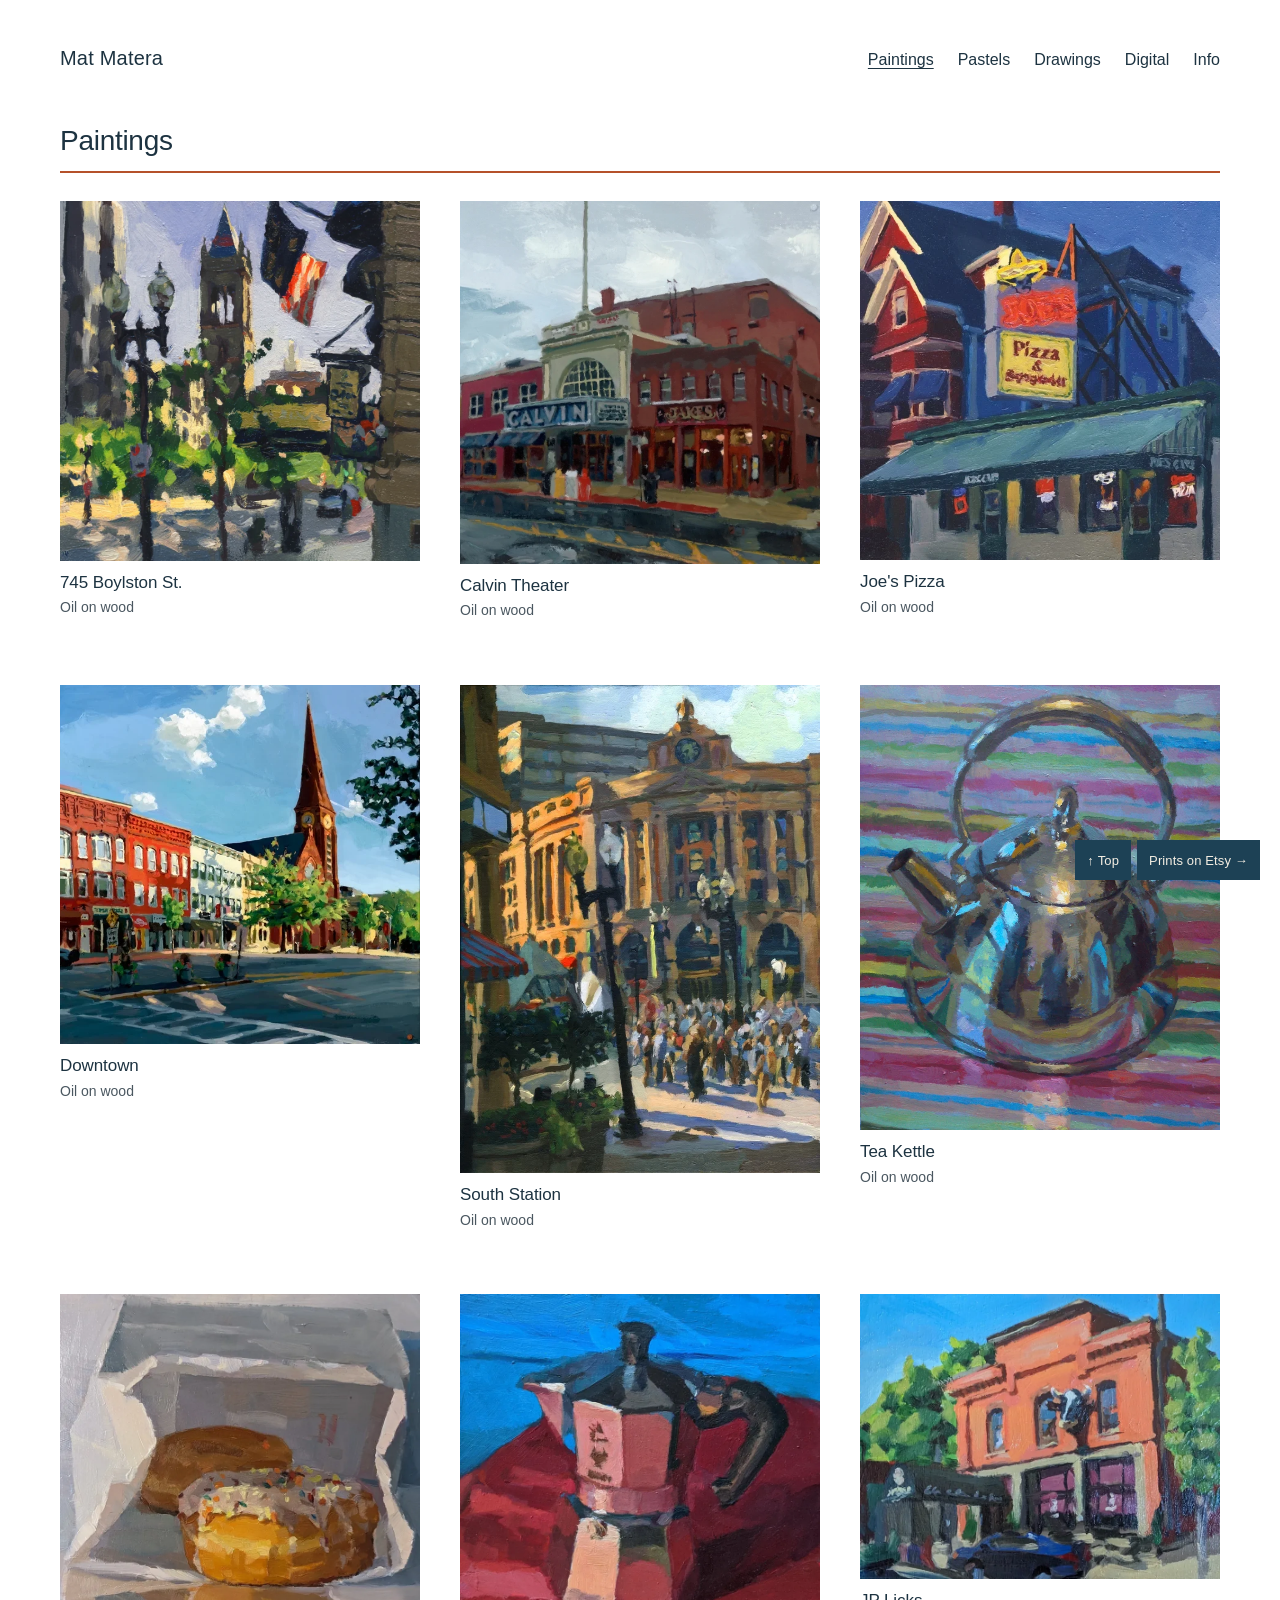
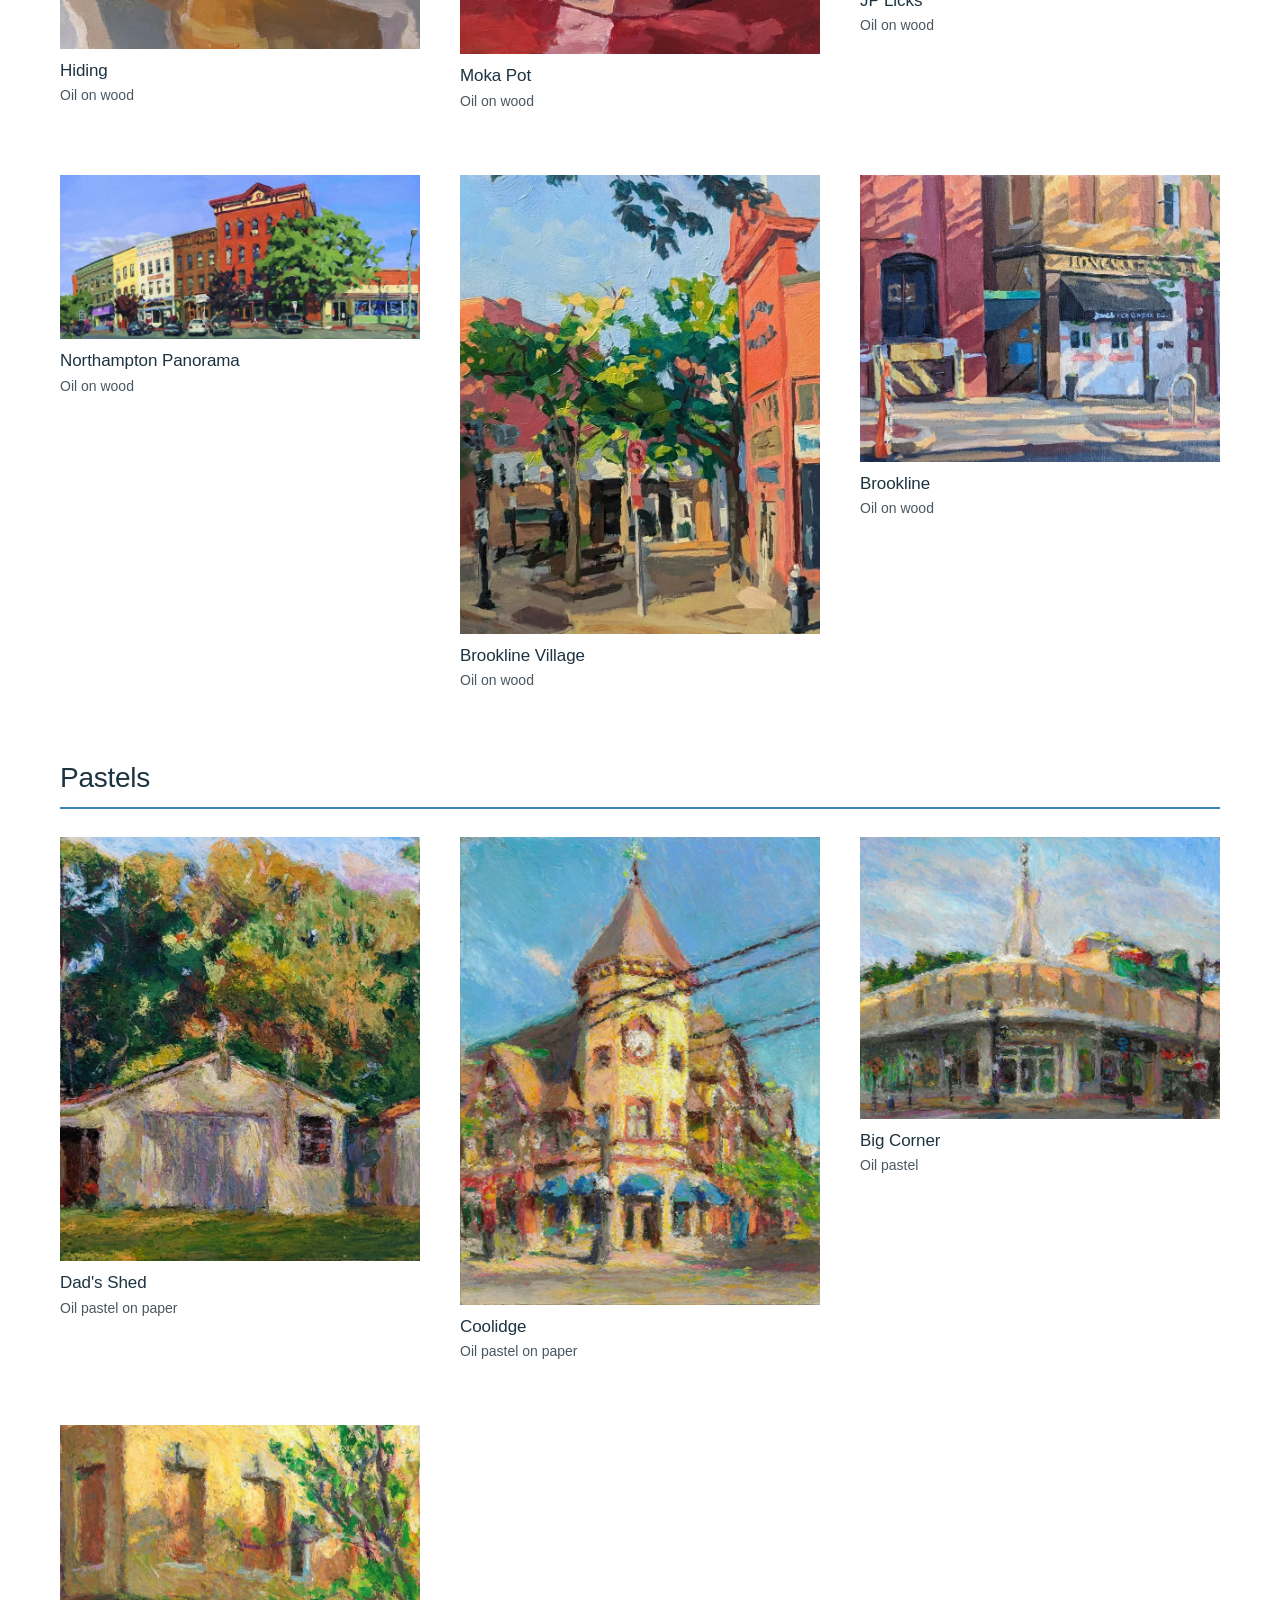
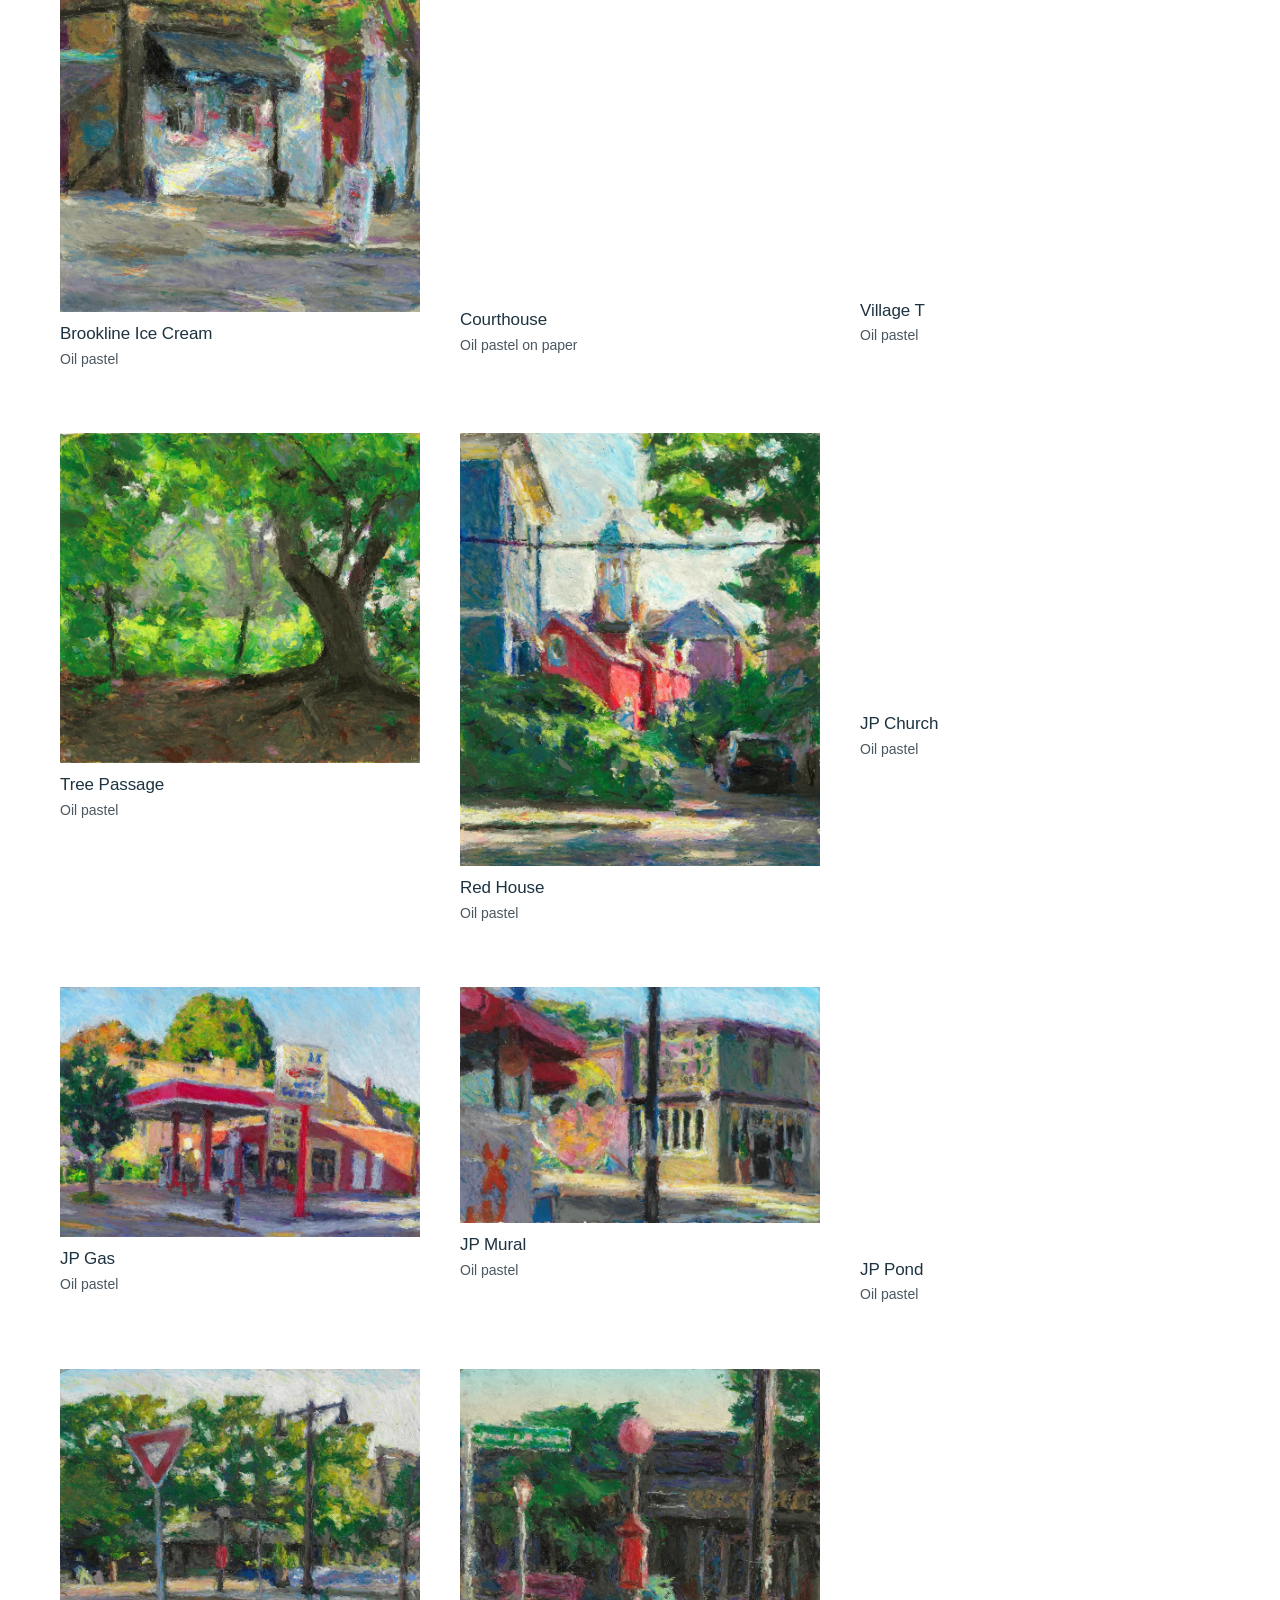
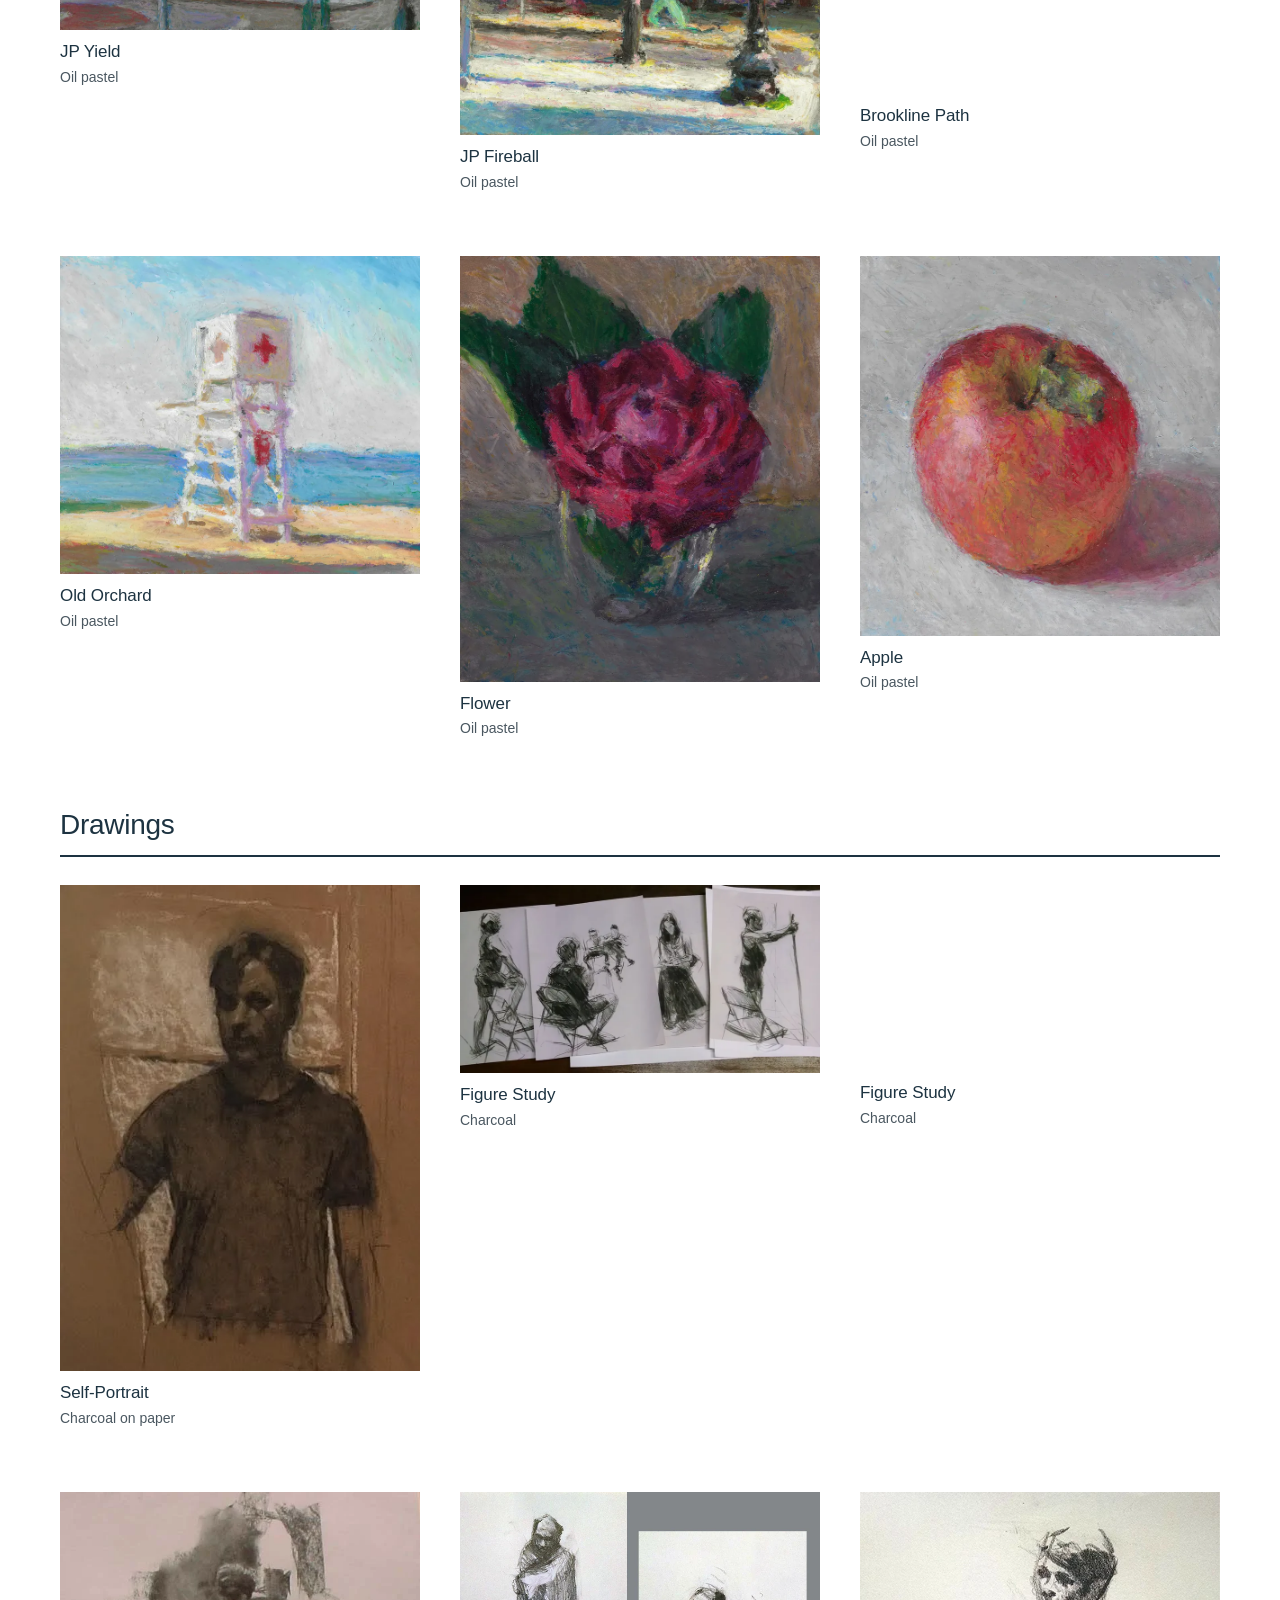
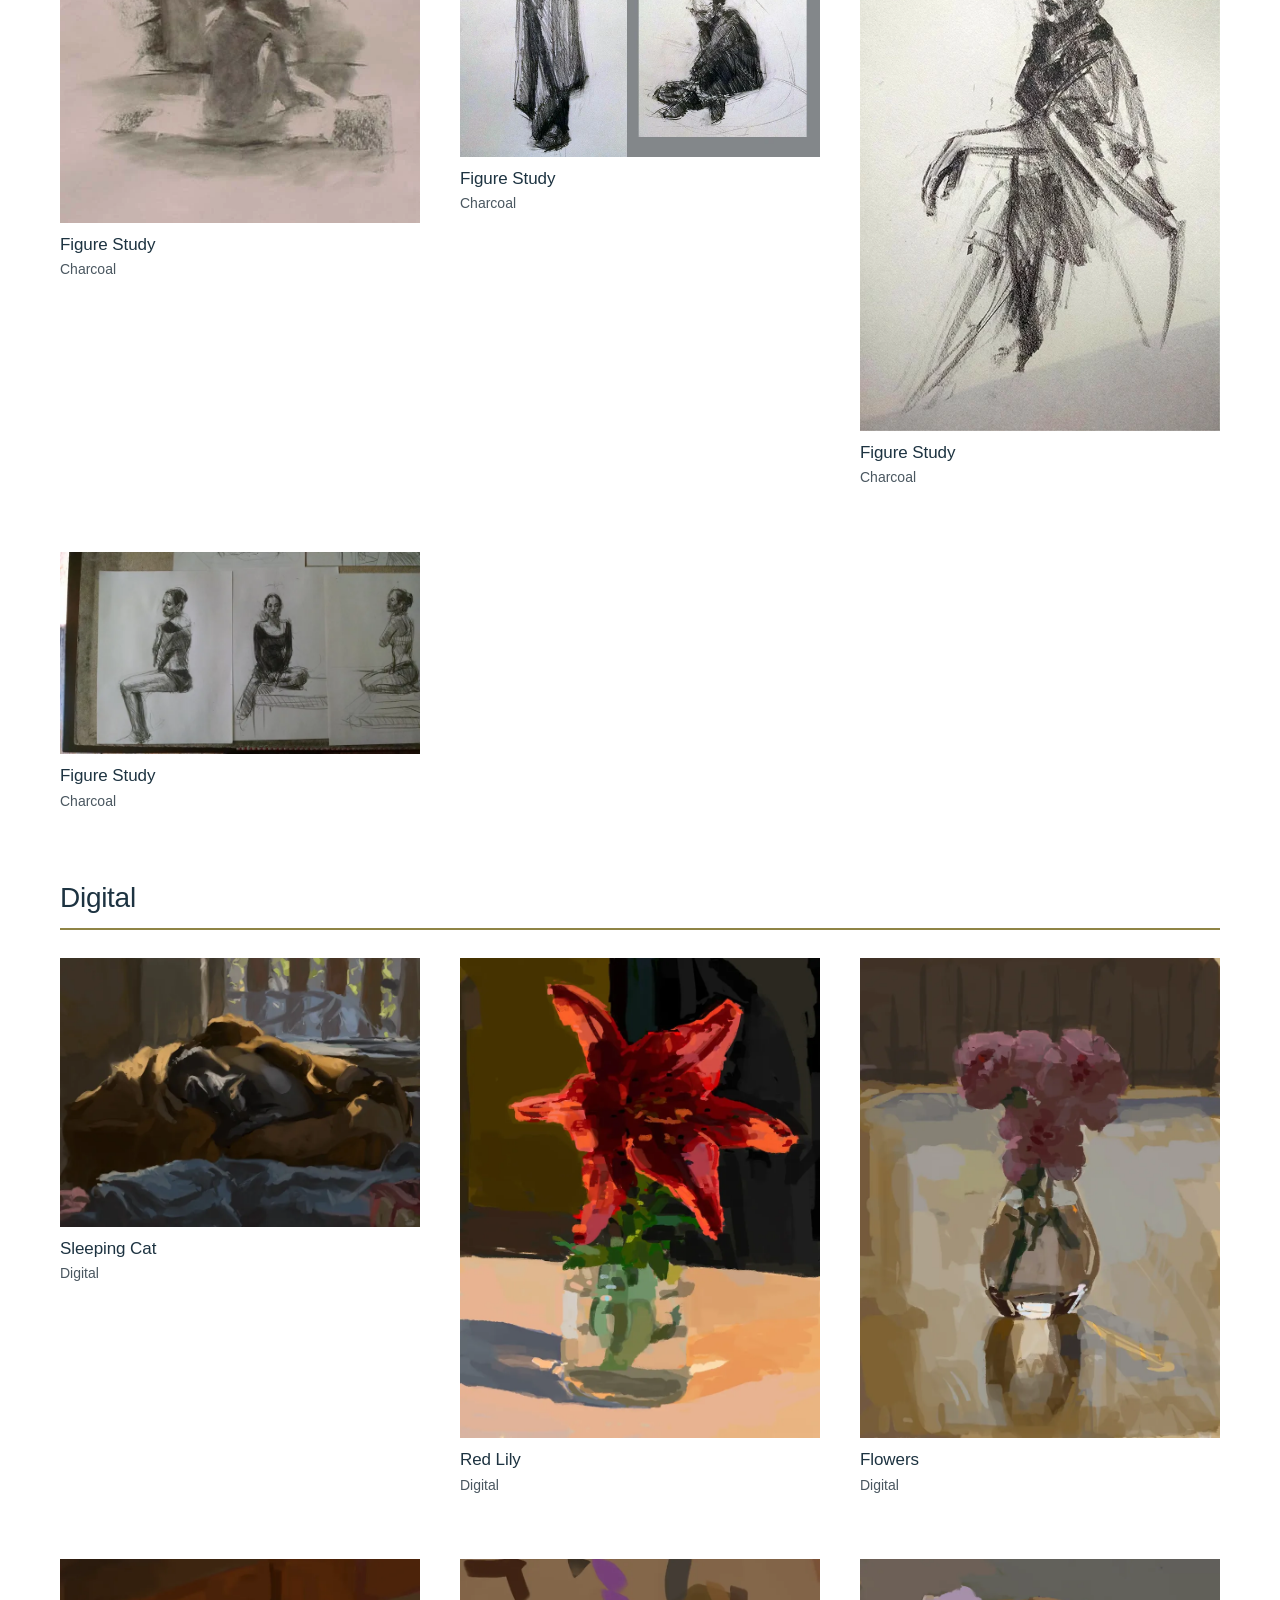
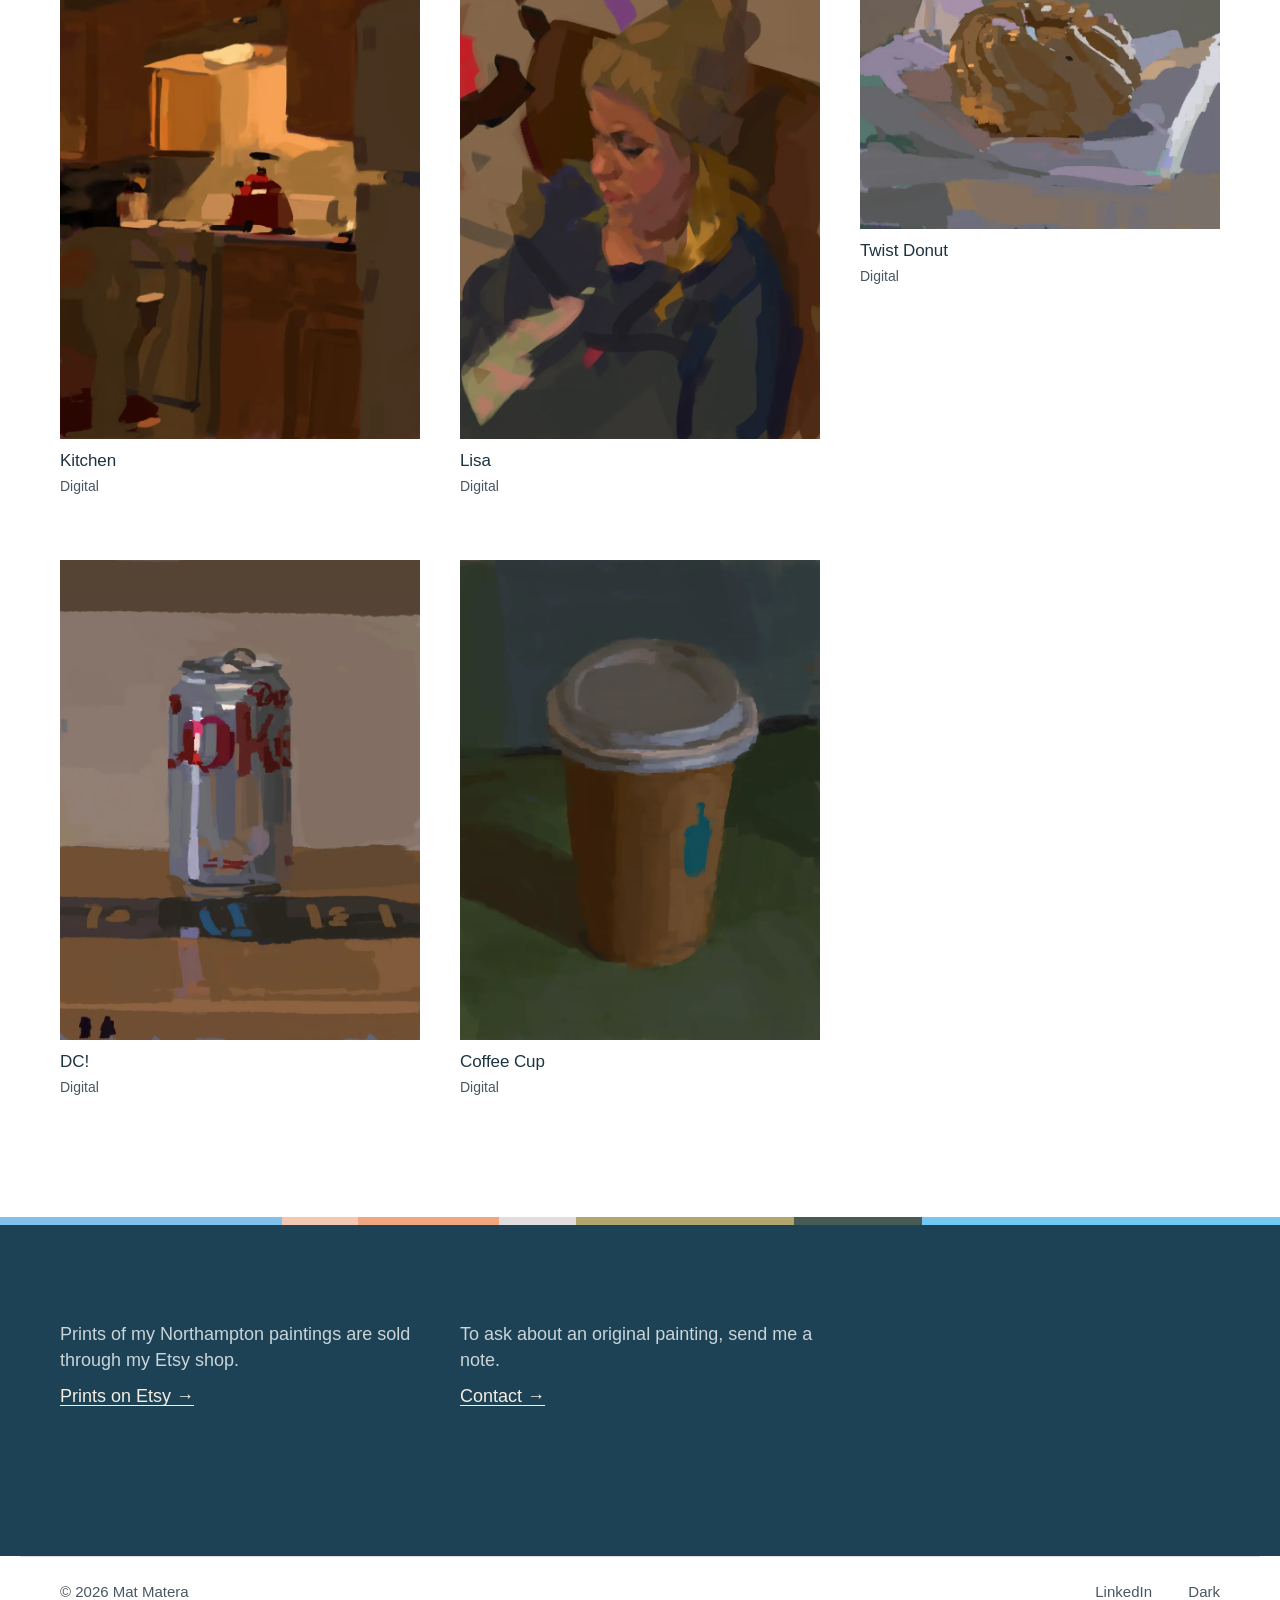
==== commit e8185720: "Artwork: sticky section links, per-section viewer, See all for long sections; smaller solid floating" ====
--- a/artwork.html
+++ b/artwork.html
@@ -6,9 +6,9 @@
 <title>Artwork | Mat Matera</title>
 <meta name="description" content="Oil paintings, oil pastels, charcoal drawings and digital paintings by Mat Matera.">
 <meta name="color-scheme" content="light dark">
-<script>try{var t=localStorage.getItem("theme");if(t==="dark"||t==="light")document.documentElement.setAttribute("data-theme",t)}catch(e){}</script>
-<link rel="stylesheet" href="styles.css?v=992cff7d">
-<link rel="stylesheet" href="artwork.css?v=e780e8d4">
+<script>document.documentElement.classList.add("js");try{var t=localStorage.getItem("theme");if(t==="dark"||t==="light")document.documentElement.setAttribute("data-theme",t)}catch(e){}</script>
+<link rel="stylesheet" href="styles.css?v=3eba77a2">
+<link rel="stylesheet" href="artwork.css?v=c4232a8c">
 </head>
 <body>
 <a class="skip" href="#main">Skip to content</a>
@@ -16,7 +16,7 @@
 <a class="site-name" href="index.html">Mat Matera</a>
 <nav aria-label="Main"><span class="nav-art" role="group" aria-label="Artwork"><a href="#oils">Paintings</a><a href="#pastels">Pastels</a><a href="#charcoal">Drawings</a><a href="#digital">Digital</a></span><a href="info.html">Info</a></nav>
 </header>
-<main id="main">
+<main id="main" data-see-all="20" data-show="6">
 <h1 class="vh">Artwork</h1>
 <section class="section" id="oils" aria-labelledby="oils-h">
 <div class="section-head"><h2 id="oils-h">Paintings</h2></div>
@@ -93,6 +93,6 @@
 <nav aria-label="Elsewhere"><a href="https://www.linkedin.com/in/matmatera" rel="noopener">LinkedIn</a></nav>
 </footer>
 <div class="float-bar"><a class="float-top" href="#top">Top</a><a class="float-prints" href="https://www.etsy.com/shop/MatMateraArt" rel="noopener">Prints on Etsy</a></div>
-<script src="site.js?v=58a4662c" defer></script>
+<script src="site.js?v=860a96d5" defer></script>
 </body>
 </html>
--- a/styles.css
+++ b/styles.css
@@ -166,16 +166,21 @@
 .theme-switch { font: inherit; color: inherit; background: none; border: 0; padding: 12px 0; min-width: 44px; text-align: right; cursor: pointer; text-decoration: underline; text-underline-offset: .18em; text-decoration-thickness: 1px; }
 .theme-switch:hover { text-decoration-thickness: 2px; }
 
-/* Floating links, bottom right on every page (Mat's request): Top, then Prints on Etsy. Plain bordered labels.
-   Top replaces the old Top links at the end of each Artwork section; it shows once the page is scrolled. */
-.float-bar { position: fixed; right: 16px; bottom: 16px; z-index: 1; display: flex; gap: 8px; }
-.float-bar a { padding: 11px 16px; background: var(--bg); color: var(--ink); border: 1px solid var(--ink); text-decoration: none; font-size: .875rem; line-height: 1.4; }
-.float-bar a:hover { background: var(--ink); color: var(--bg); }
-.float-prints::after { content: " \2192"; }
+/* Floating Top and Prints on Etsy, bottom right on every page: small solid blocks in the site's deep blue
+   (warm off-white in dark mode), square corners. They stay out of the way on the first screen and appear once
+   the page is scrolled past it (site.js); without JavaScript they simply show. */
+:root { --float-bg: #1d4155; --float-ink: #f4eee3; }
+@media (prefers-color-scheme: dark) { :root:not([data-theme="light"]) { --float-bg: #f2eee8; --float-ink: #121212; } }
+:root[data-theme="dark"] { --float-bg: #f2eee8; --float-ink: #121212; }
+.float-bar { position: fixed; right: 12px; bottom: 12px; z-index: 2; display: flex; gap: 6px; }
+.float-bar a { display: flex; align-items: center; min-height: 40px; padding: 0 12px; background: var(--float-bg); color: var(--float-ink); text-decoration: none; font-size: .8125rem; line-height: 1; letter-spacing: .01em; }
+.float-bar a:hover { text-decoration: underline; text-underline-offset: .2em; }
+.float-bar a:focus-visible { outline-color: var(--float-bg); }
+.float-prints::after { content: "\00a0\2192"; }
 .float-top::before { content: "\2191\00a0"; }
-.float-top.is-hidden { visibility: hidden; }
-.site-foot { padding-bottom: 84px; }
-@media (min-width: 800px) { .float-bar { right: 24px; bottom: 24px; } }
+.js .float-bar:not(.is-shown) { visibility: hidden; }
+.site-foot { padding-bottom: 72px; }
+@media (min-width: 800px) { .float-bar { right: 20px; bottom: 20px; } }
 @media print { .float-bar { display: none; } }
 
 /* Artwork page: the Artwork link in the header opens into the mediums (Mat's request), replacing the old
--- a/artwork.css
+++ b/artwork.css
@@ -40,3 +40,23 @@
 /* Tighter space between Artwork sections now that the Top links are gone (Top floats bottom right instead). */
 :is(#pastels, #charcoal, #digital) { padding-top: 56px; }
 @media (min-width: 800px) { :is(#pastels, #charcoal, #digital) { padding-top: 72px; } }
+
+/* The section links stay at the top of the screen while scrolling (site.js pulls the sticky header up so only
+   the row of links stays in view). A full-width wall-colored backing, and a hairline once it's stuck. */
+.site-head:has(.nav-art) { position: sticky; top: 0; z-index: 3; padding-bottom: 12px; margin-bottom: 12px; }
+.site-head:has(.nav-art)::before { content: ""; position: absolute; z-index: -1; top: 0; bottom: 0; left: 50%; width: 100vw; transform: translateX(-50%); background: var(--bg); }
+.site-head.is-stuck::after { content: ""; position: absolute; bottom: 0; left: 50%; width: 100vw; height: 1px; transform: translateX(-50%); background: var(--rule); }
+.nav-art a.is-here { text-decoration: underline; }
+html { scroll-padding-top: calc(var(--bar-h, 0px) + 12px); }
+@media (min-width: 800px) { .site-head:has(.nav-art) { padding-bottom: 14px; margin-bottom: 22px; } }
+/* Phones: the four links in one row under the name, so the bar that stays is a single short line. */
+@media (max-width: 559px) {
+  .site-head:has(.nav-art) { position: sticky; padding-bottom: 0; margin-bottom: 20px; }
+  .site-head:has(.nav-art) .nav-art { display: flex; flex-wrap: wrap; justify-content: space-between; gap: 0 12px; }
+}
+
+/* See all: a long section shows its first six with a link to its own page (site.js). */
+.section-head .act-all, .section-head .act-back { color: var(--accent); }
+.act-back::after { content: none; }
+.act-back::before { content: "\2190\00a0"; }
+.section-page :is(#oils, #pastels, #charcoal, #digital) { padding-top: 8px; }
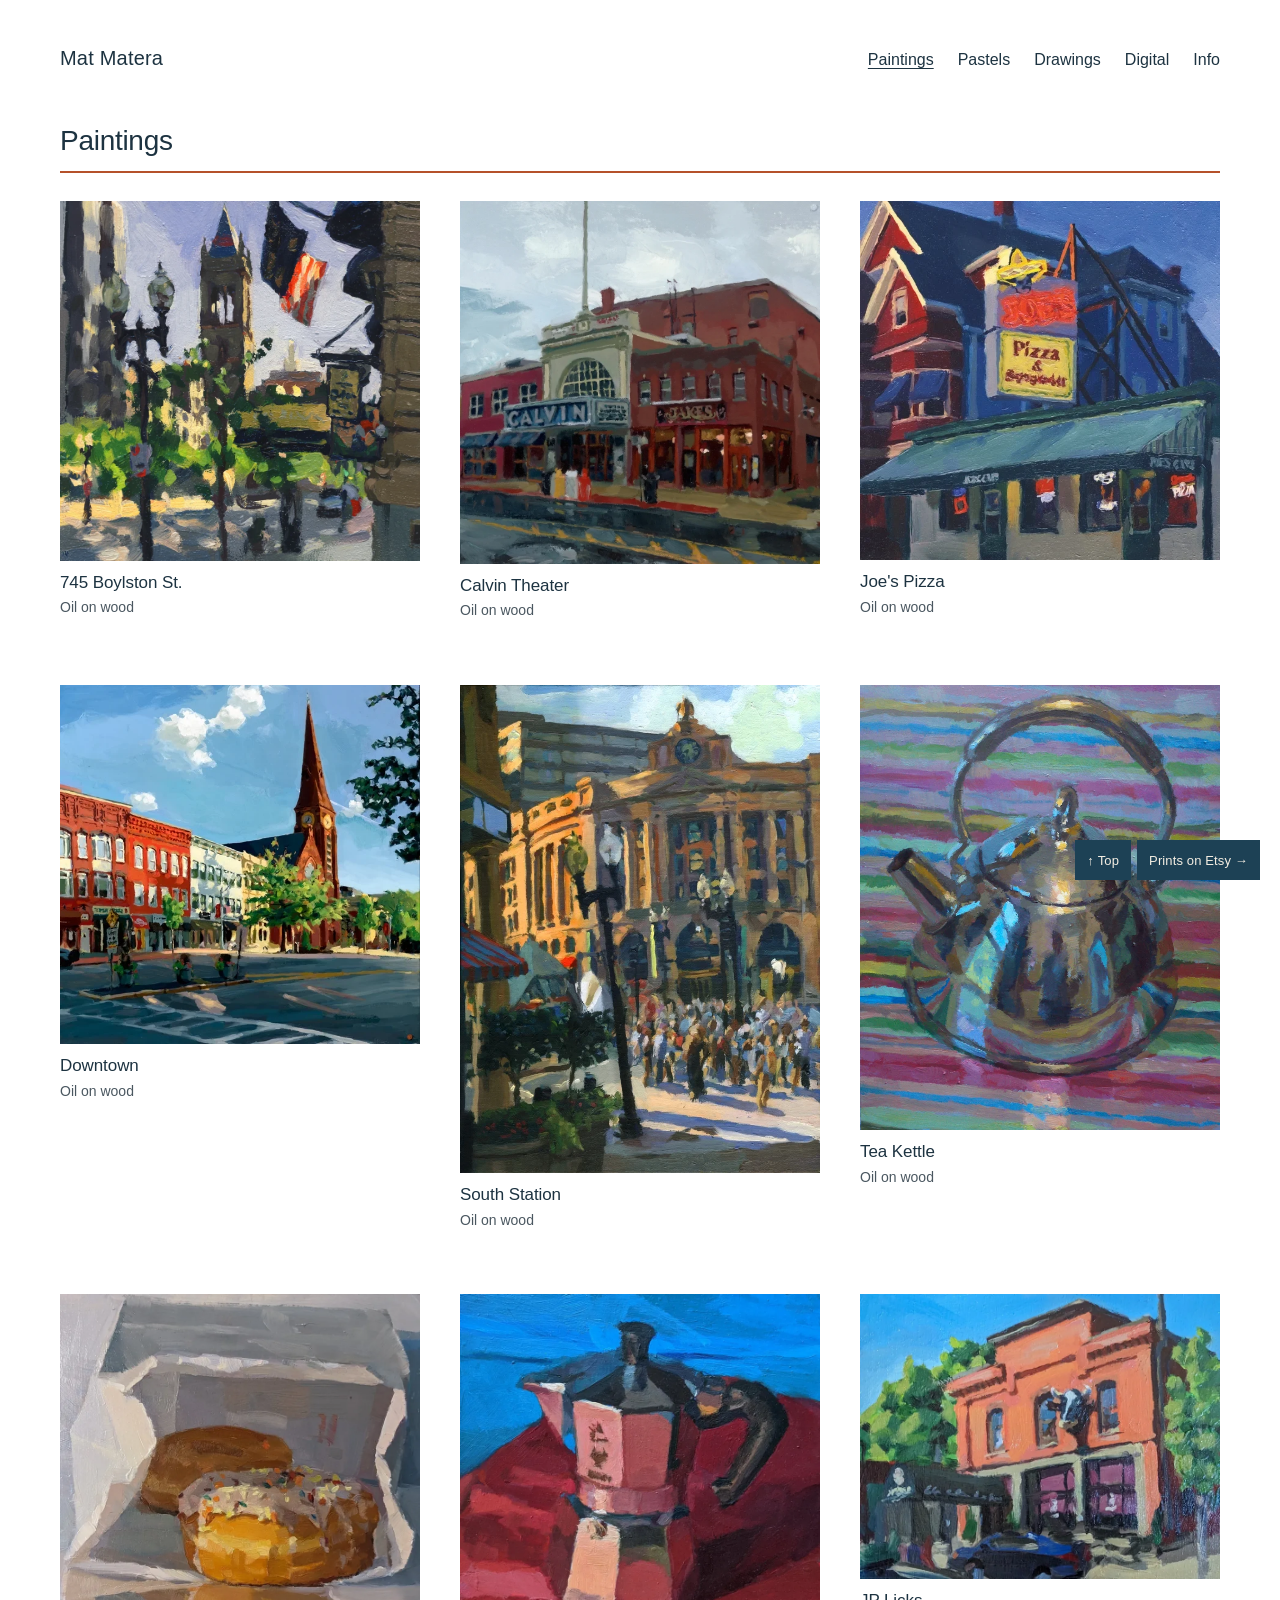
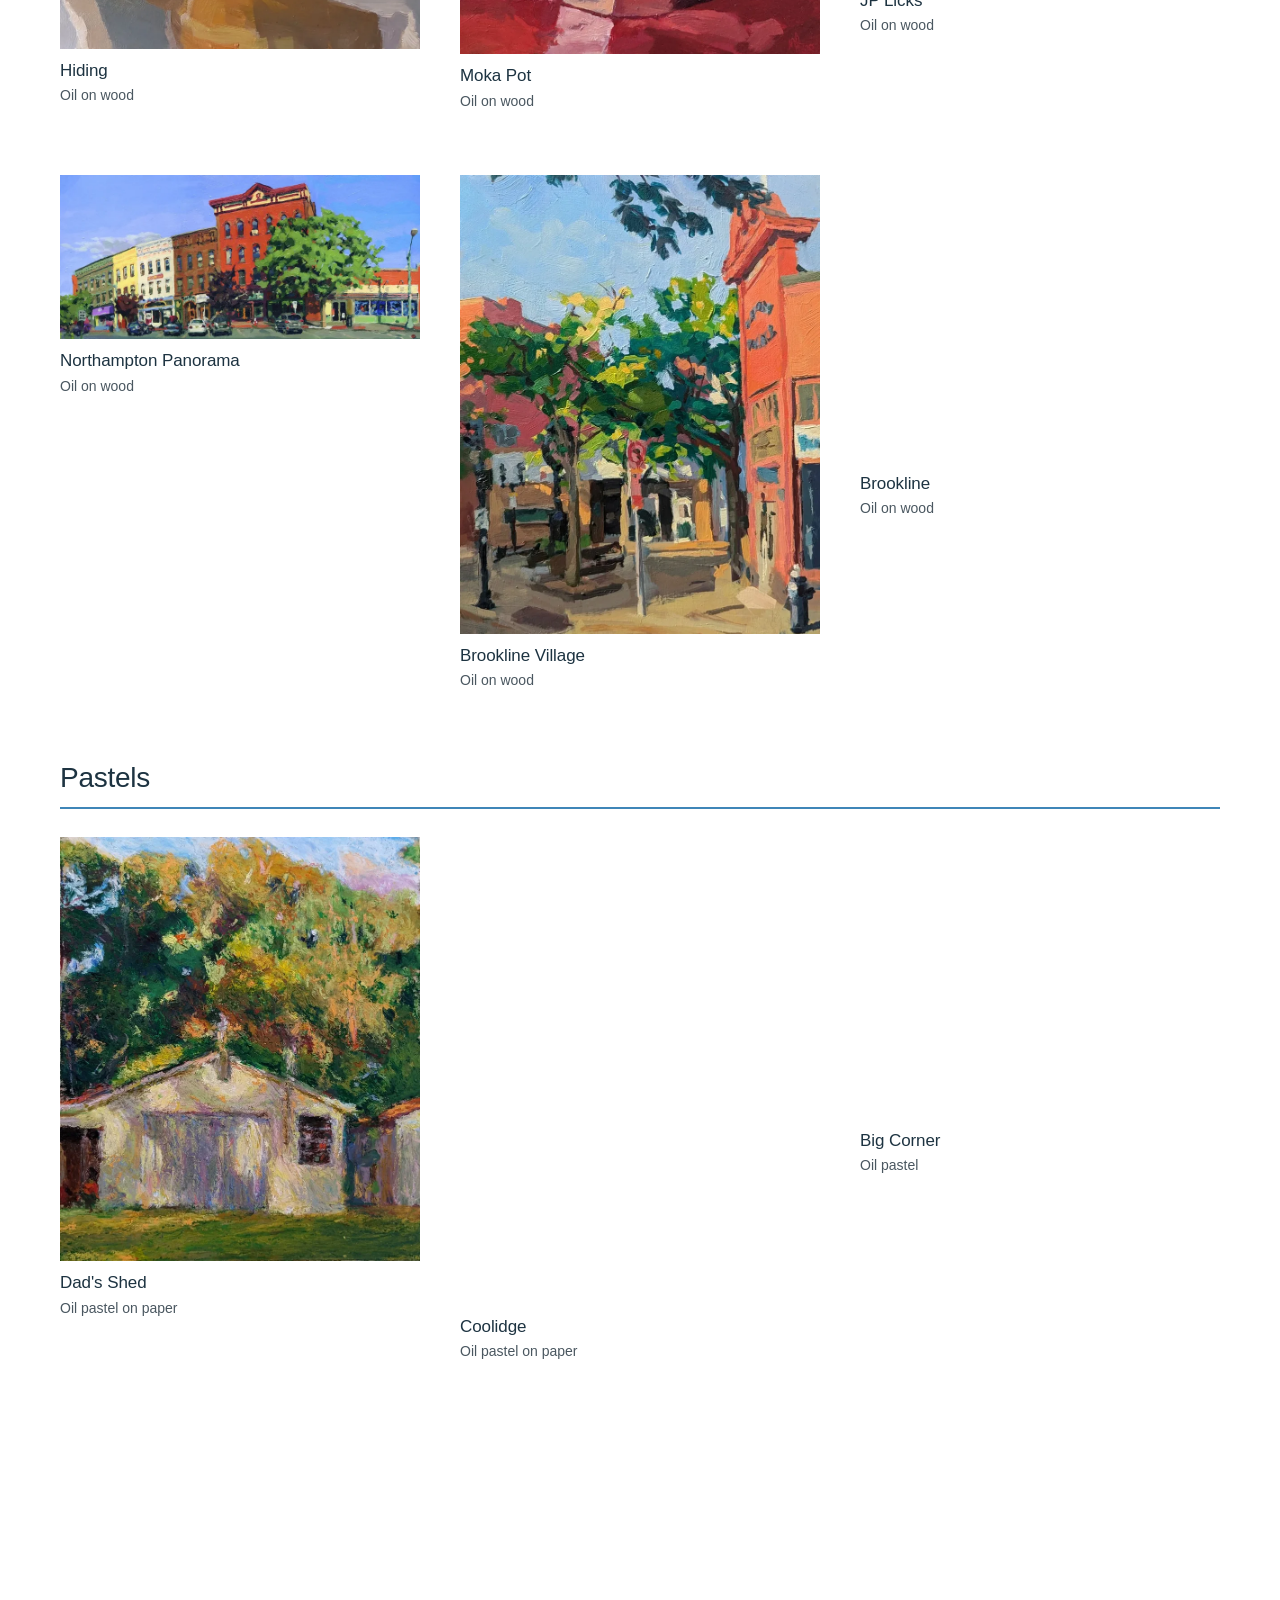
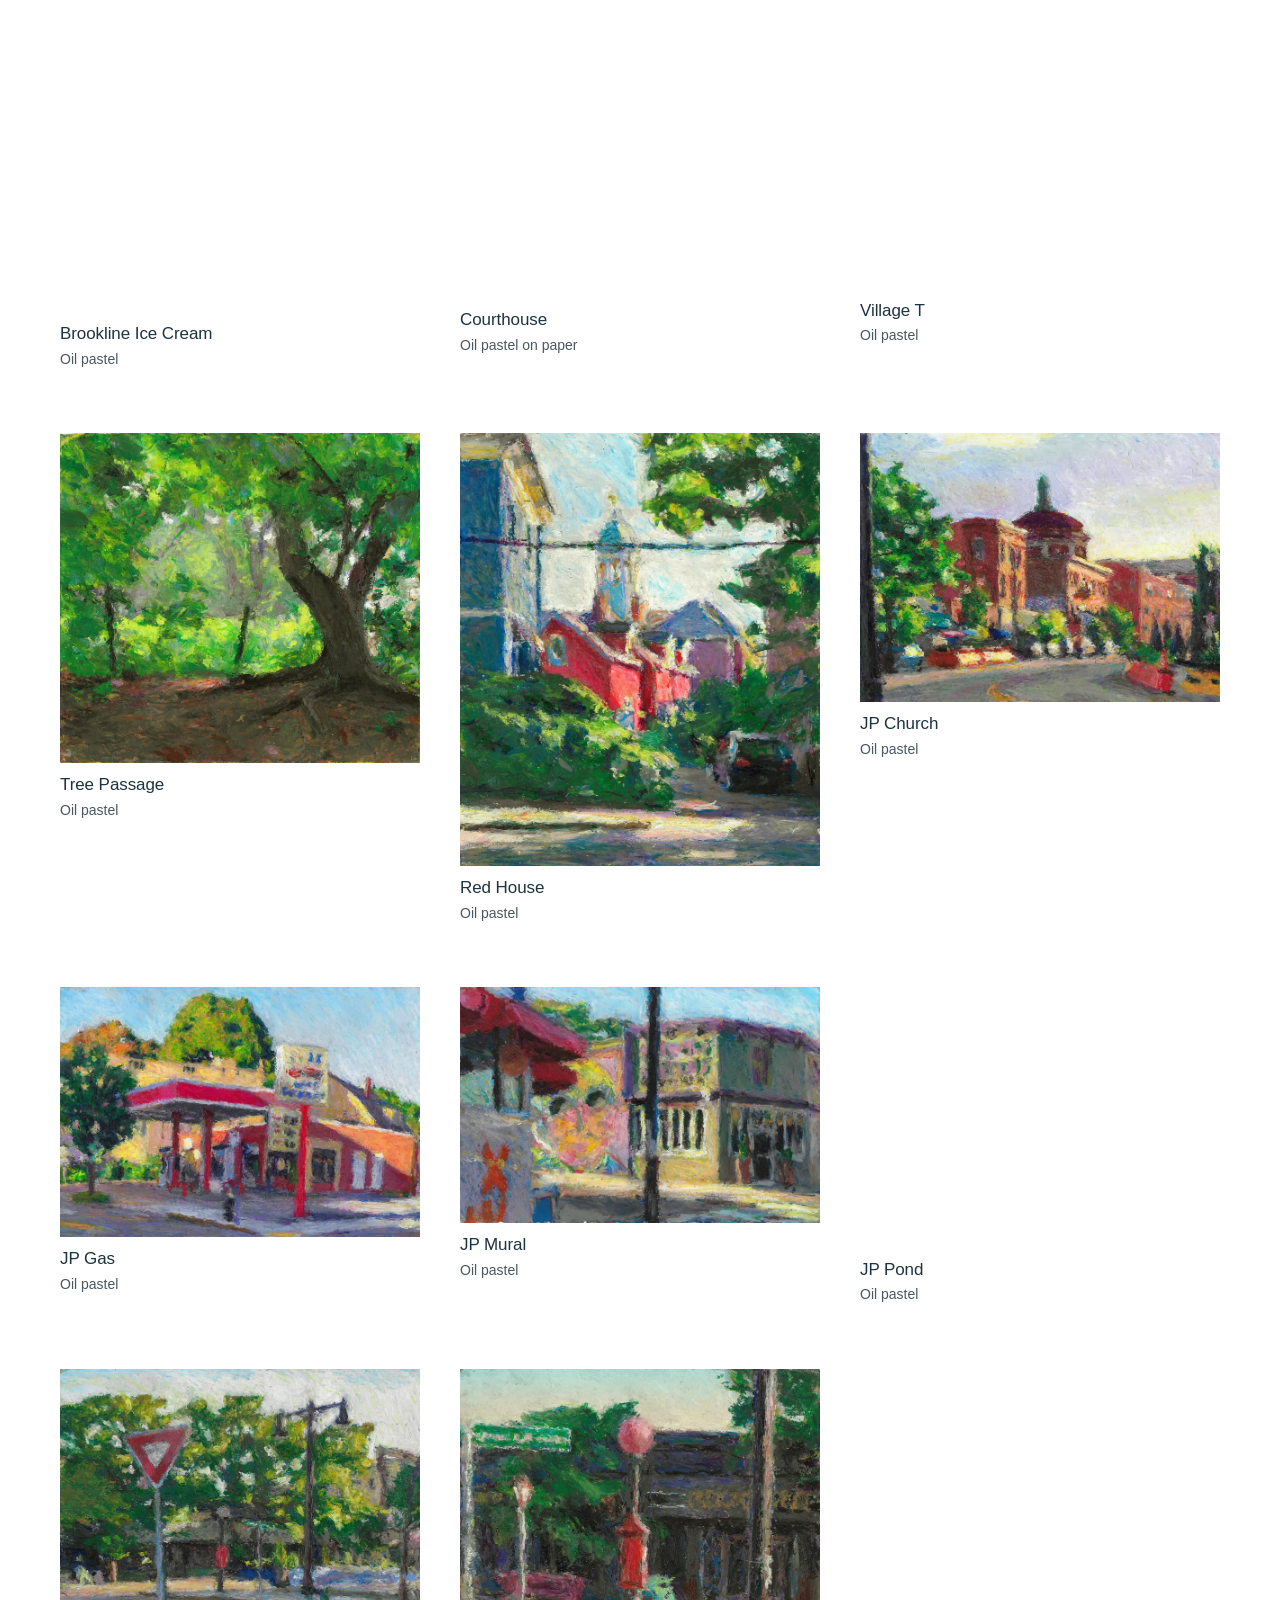
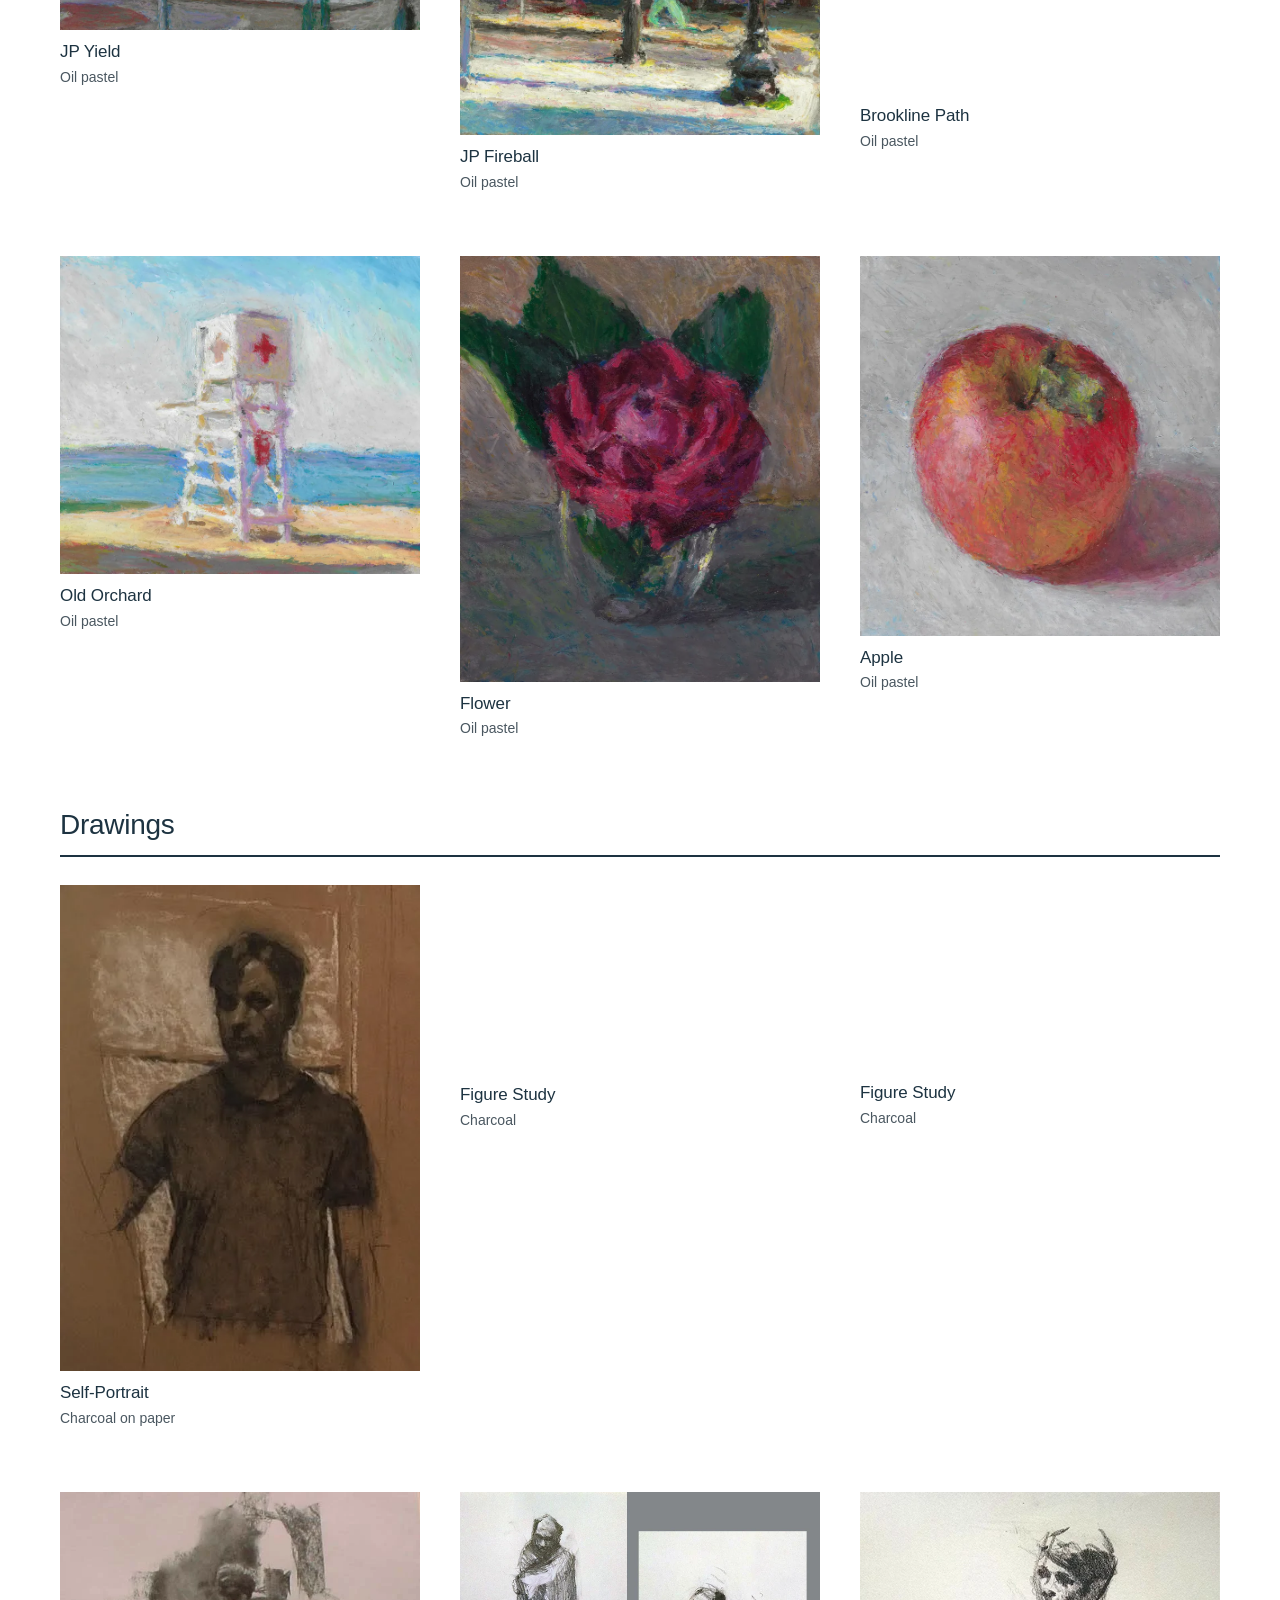
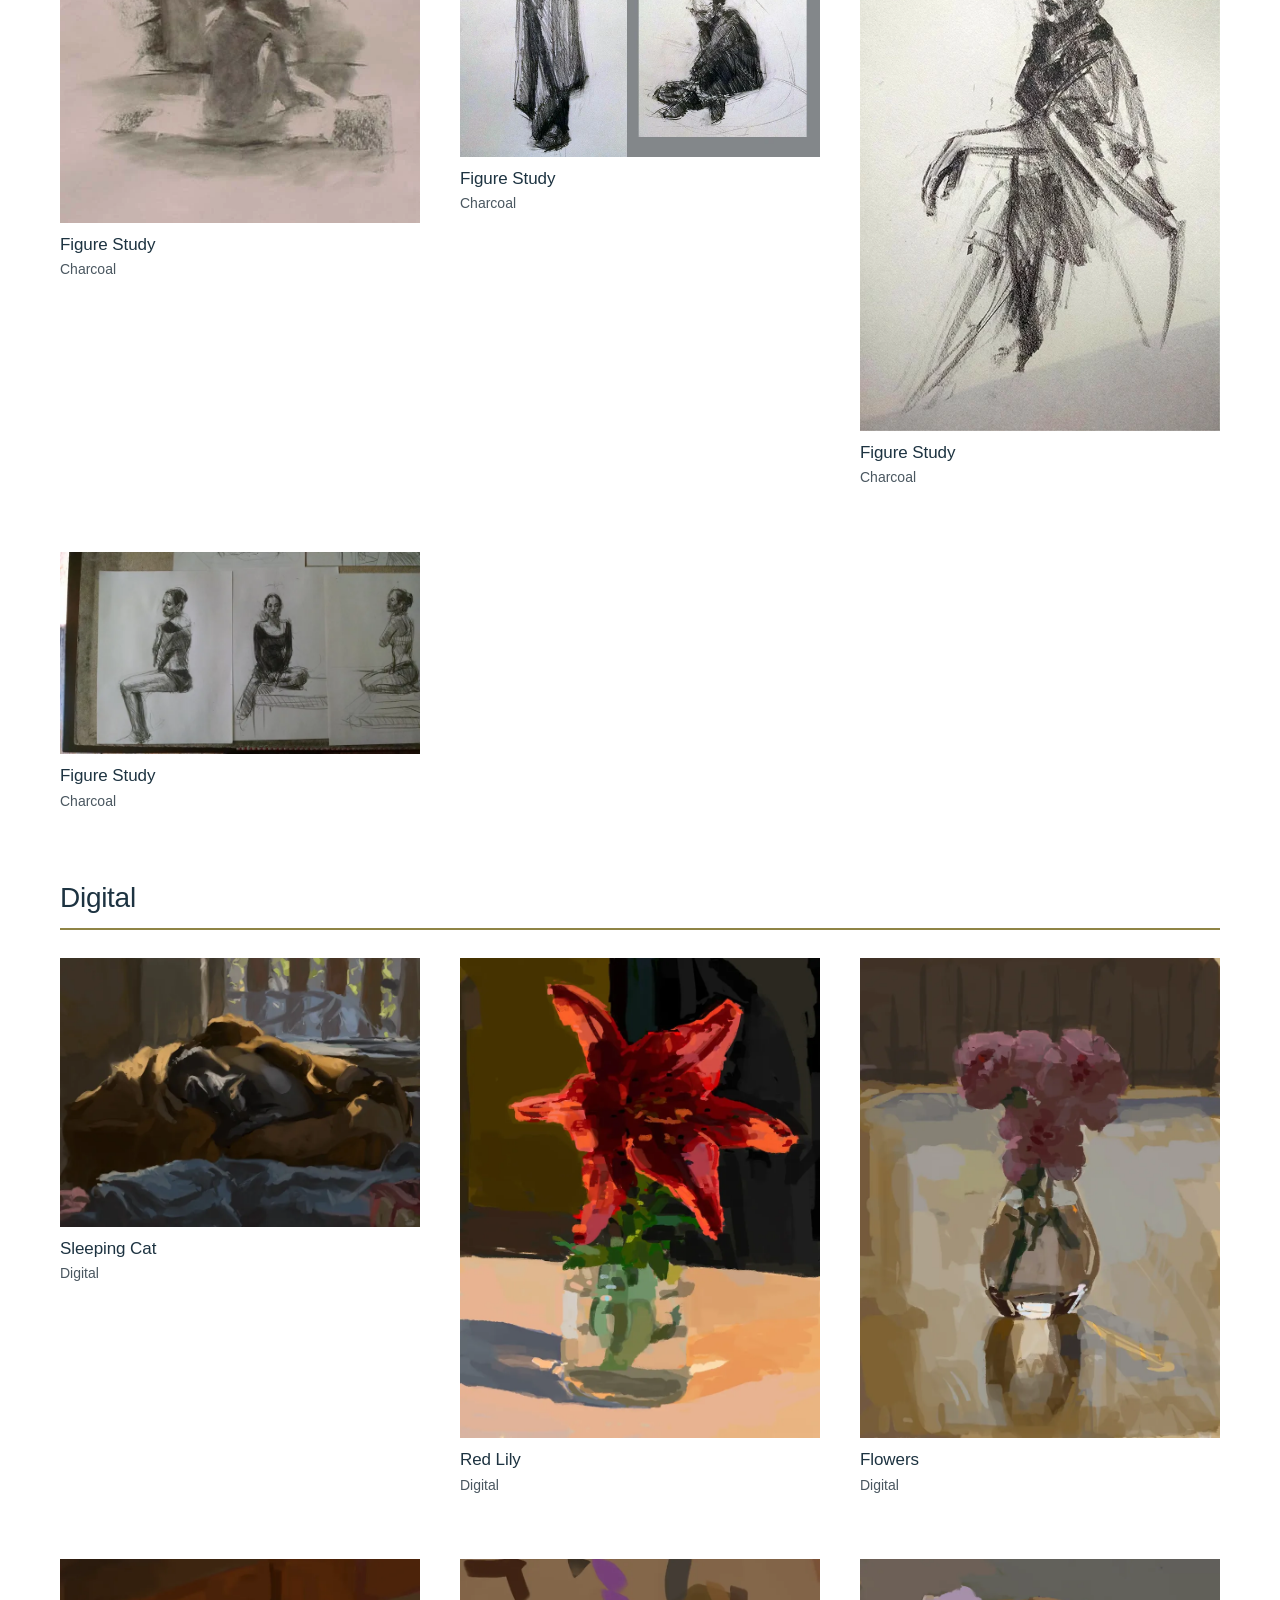
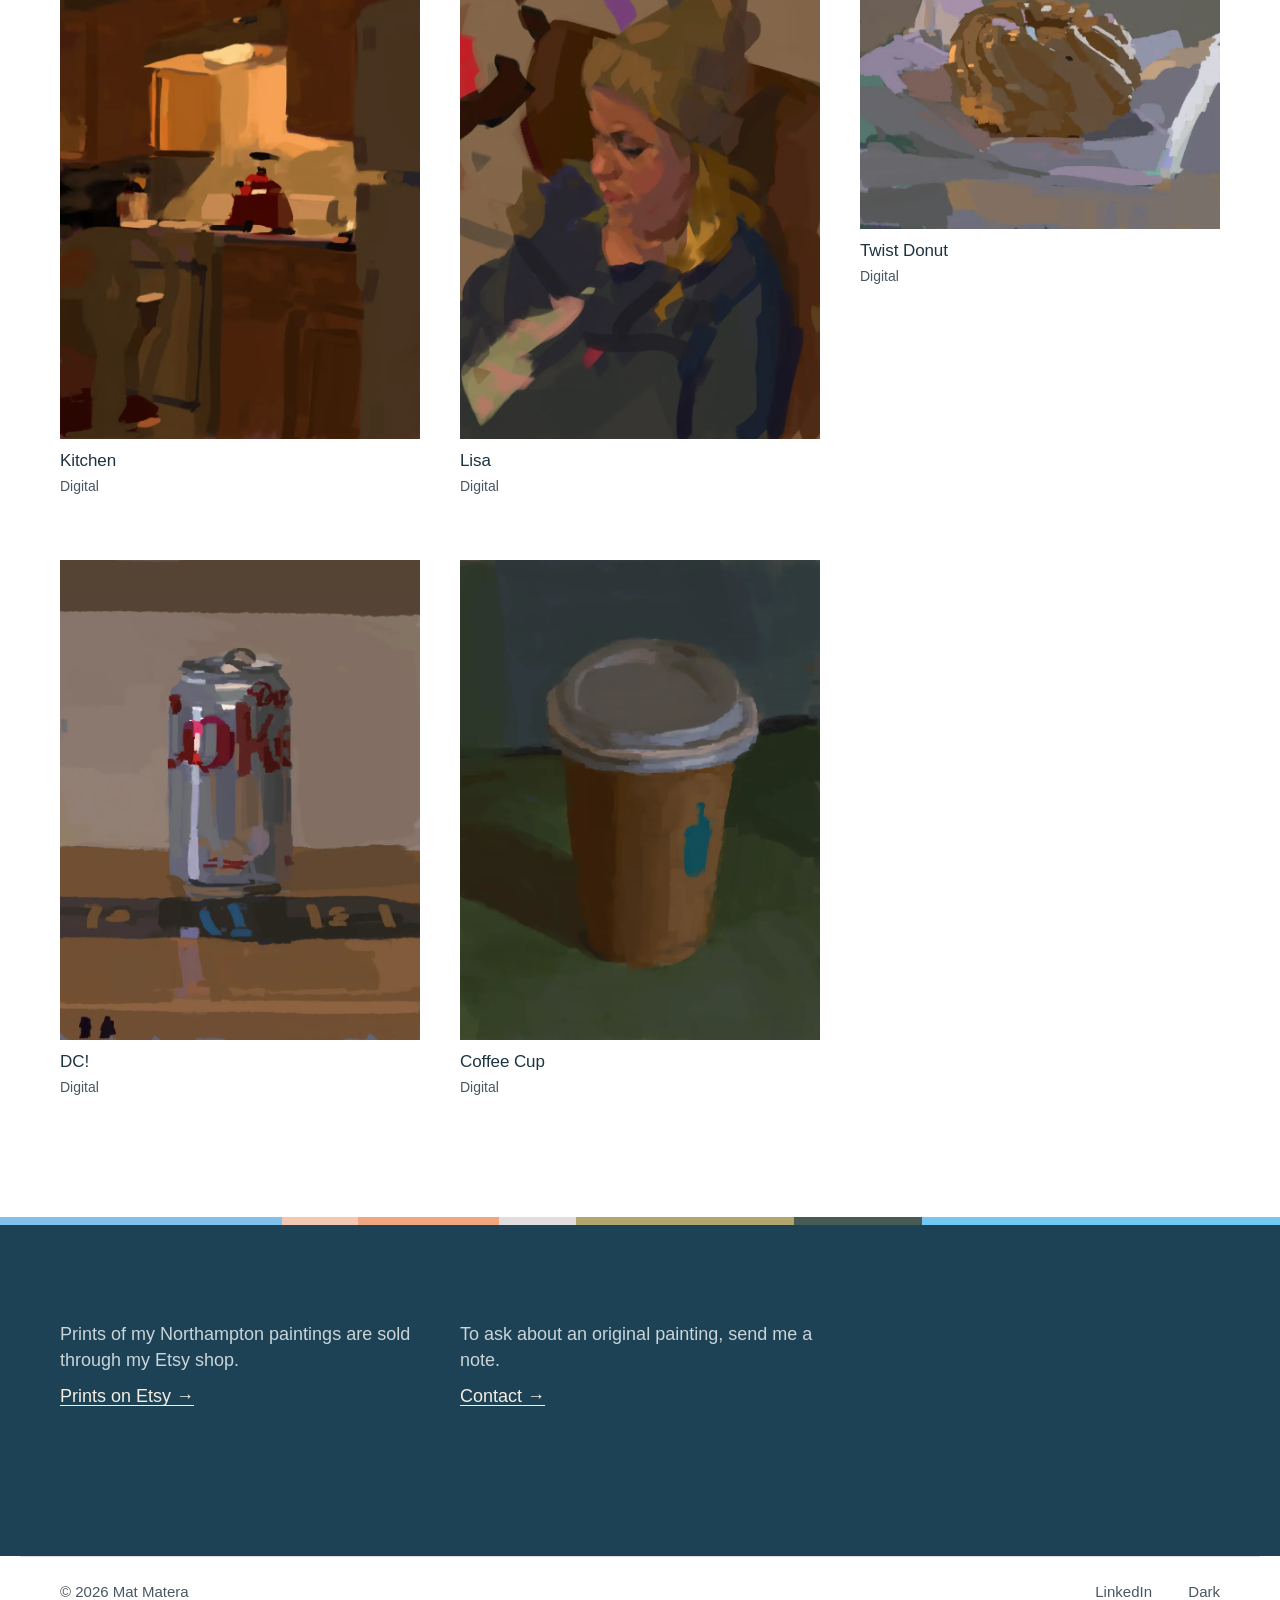
==== commit a9aab540: "Phones: two works per row on the Artwork page Co-Authored-By: Claude Opus 5.5 <noreply@anthropic.com" ====
--- a/artwork.html
+++ b/artwork.html
@@ -8,7 +8,7 @@
 <meta name="color-scheme" content="light dark">
 <script>document.documentElement.classList.add("js");try{var t=localStorage.getItem("theme");if(t==="dark"||t==="light")document.documentElement.setAttribute("data-theme",t)}catch(e){}</script>
 <link rel="stylesheet" href="styles.css?v=3eba77a2">
-<link rel="stylesheet" href="artwork.css?v=c4232a8c">
+<link rel="stylesheet" href="artwork.css?v=b0168fcd">
 </head>
 <body>
 <a class="skip" href="#main">Skip to content</a>
--- a/artwork.css
+++ b/artwork.css
@@ -60,3 +60,11 @@
 .act-back::after { content: none; }
 .act-back::before { content: "\2190\00a0"; }
 .section-page :is(#oils, #pastels, #charcoal, #digital) { padding-top: 8px; }
+
+/* Phones: two works per row, so long sections take half the scrolling. Tap one to open it large.
+   (To go back to one per row, delete this block, or revert the commit "Phones: two works per row".) */
+@media (max-width: 559px) {
+  .works { grid-template-columns: repeat(2, minmax(0, 1fr)); gap: 28px 14px; }
+  .work figcaption { padding-top: 6px; font-size: .75rem; line-height: 1.35; }
+  .work figcaption .t { font-size: .875rem; }
+}
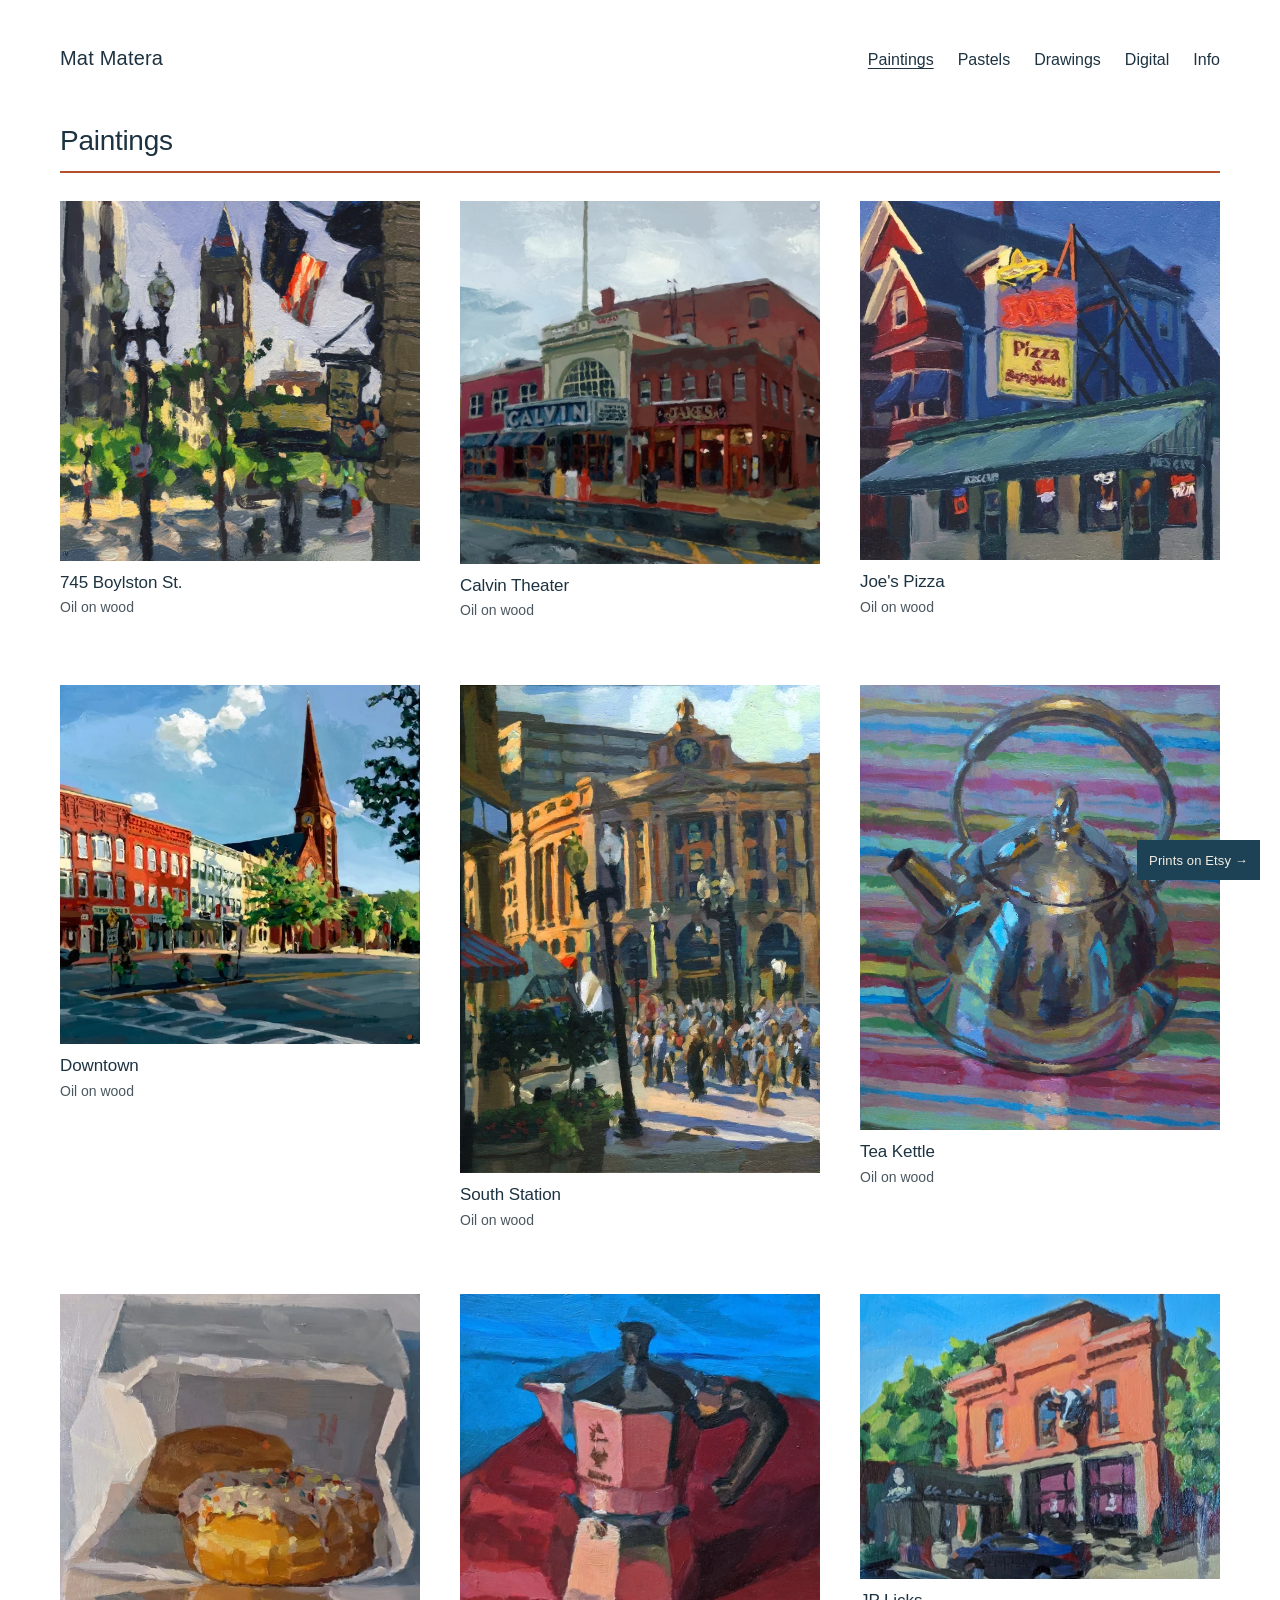
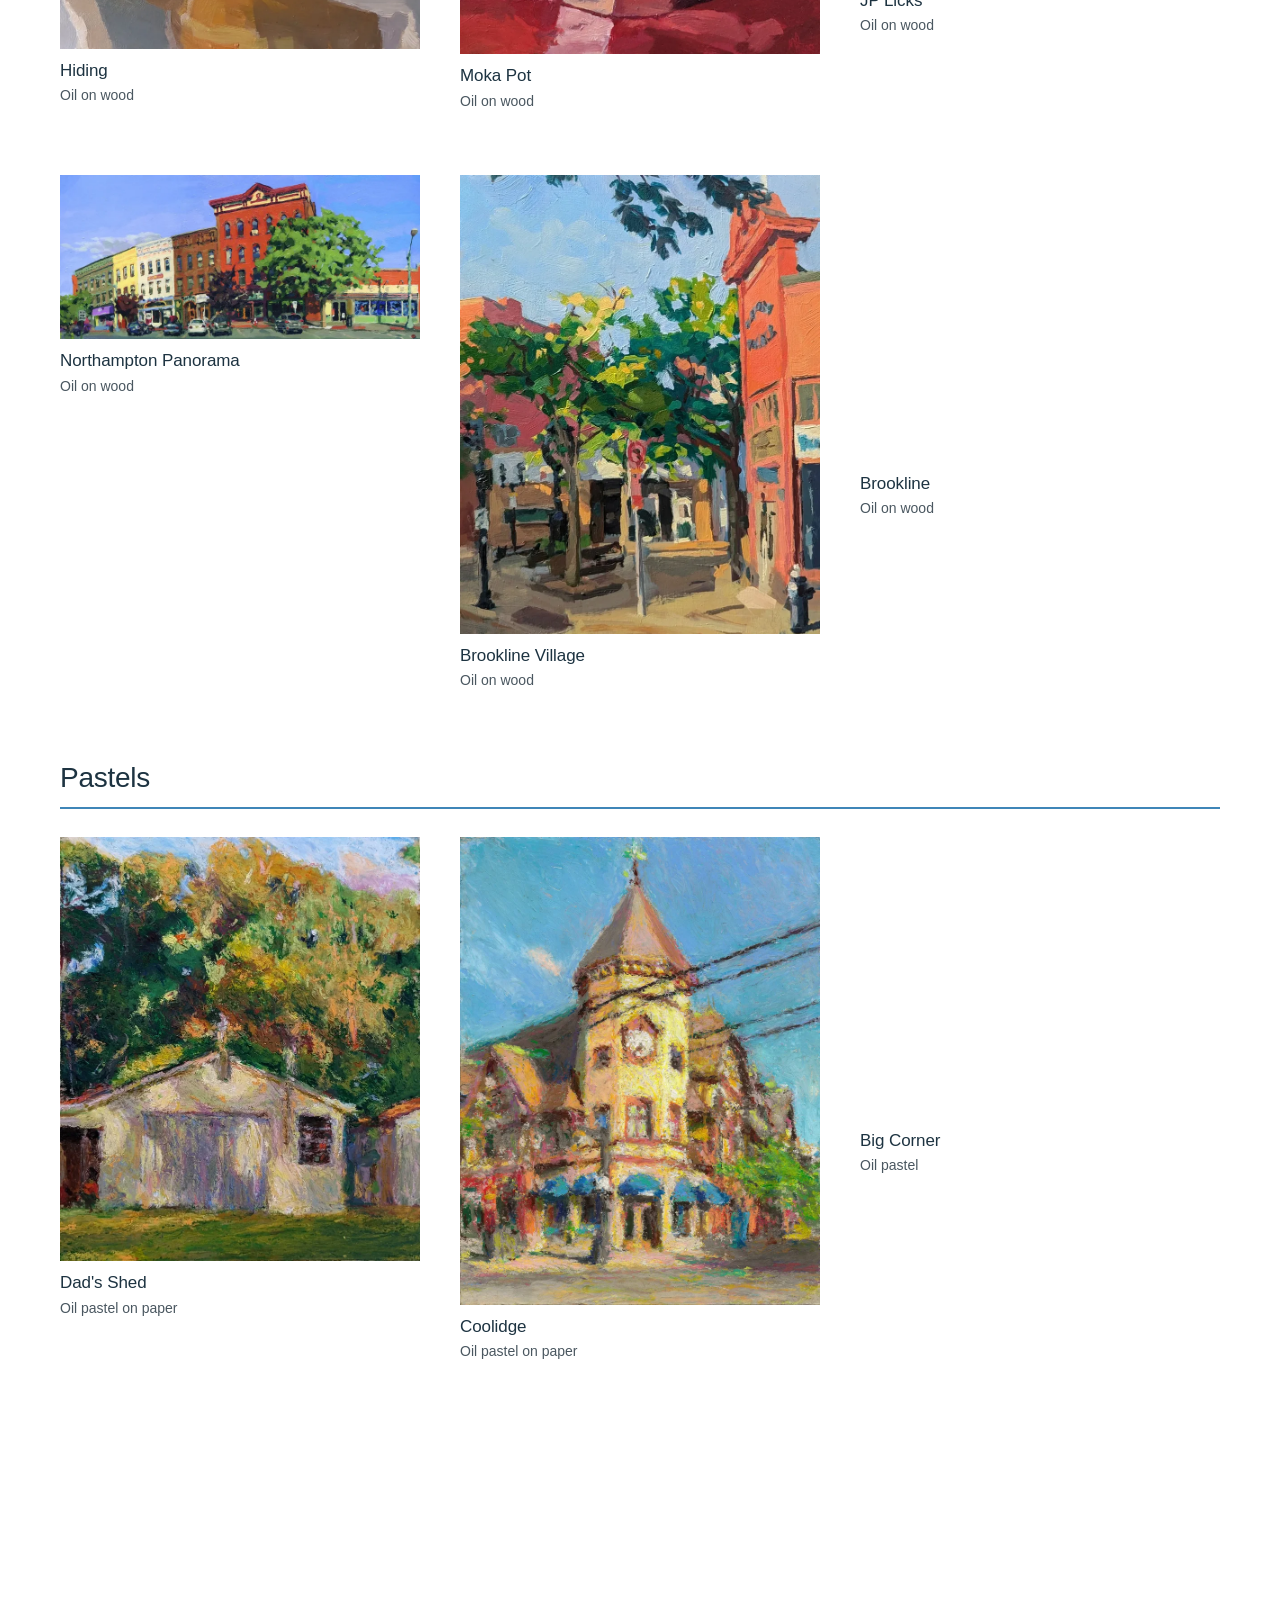
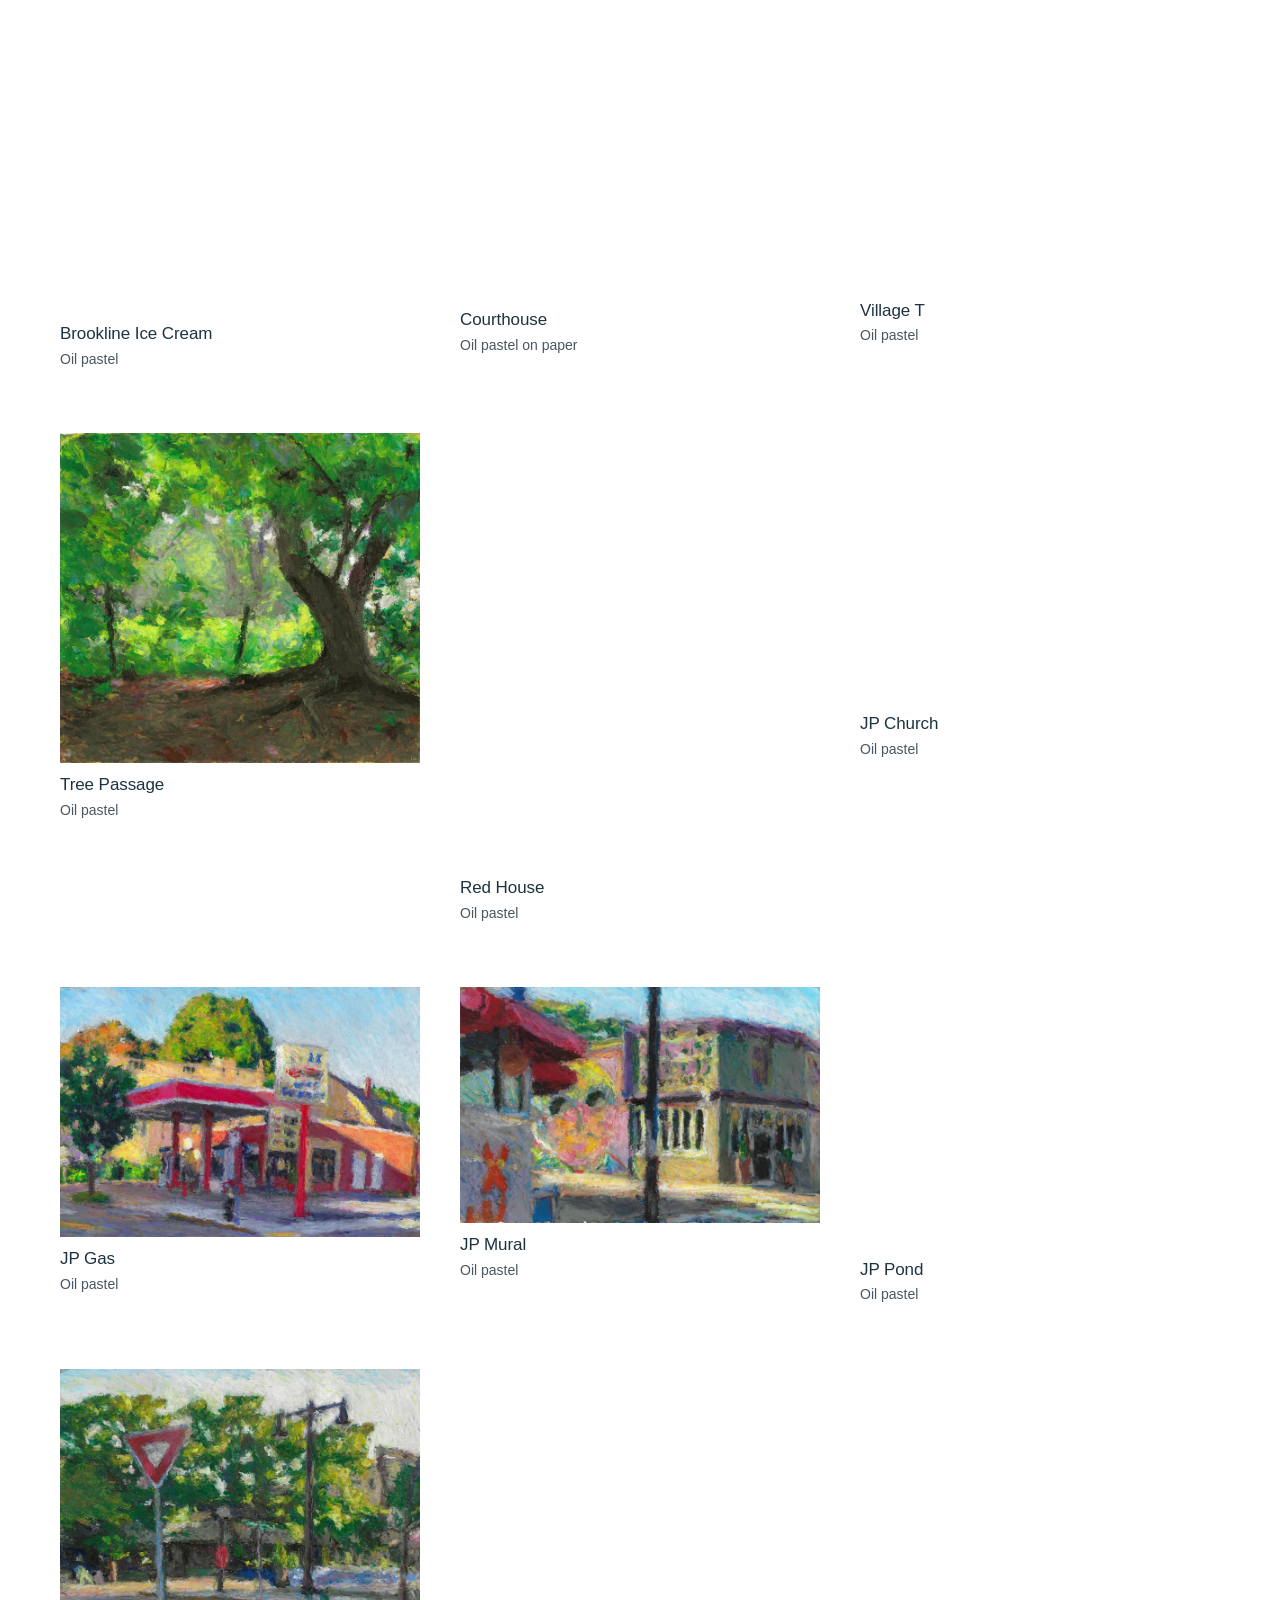
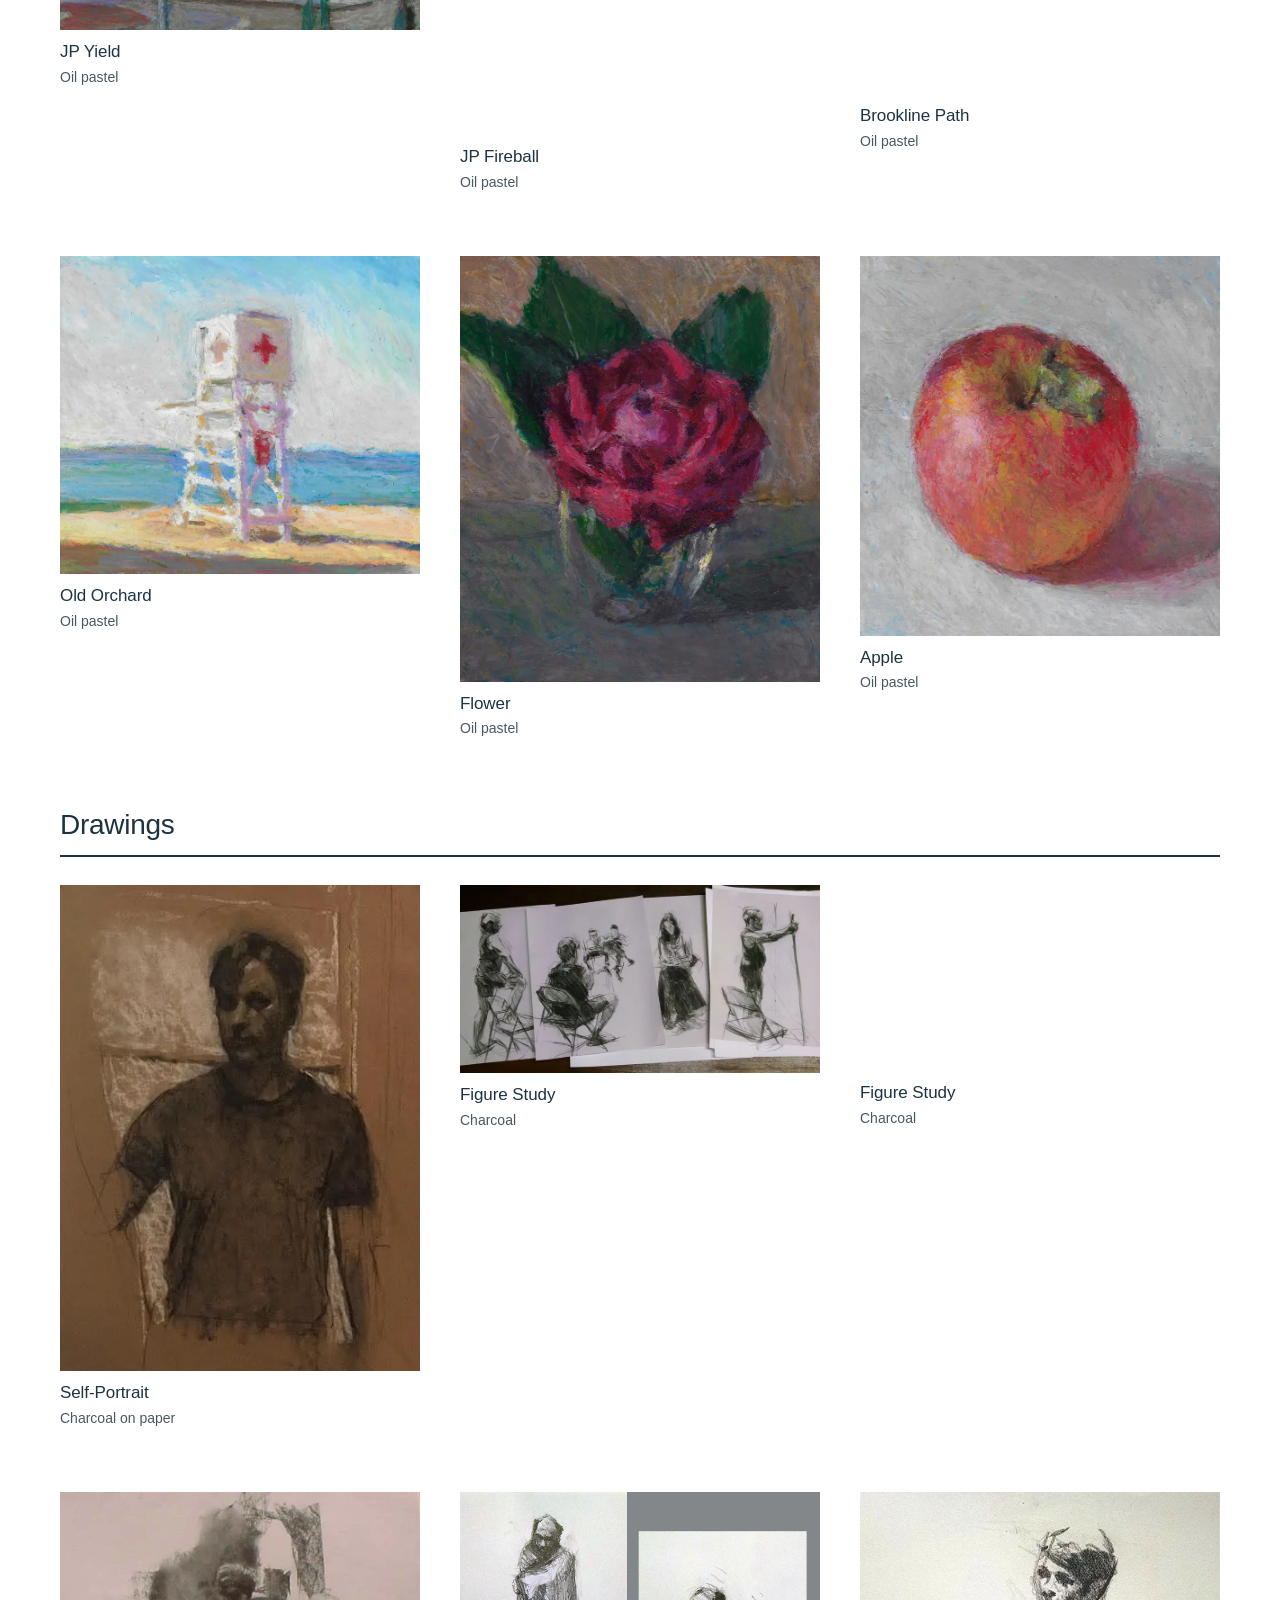
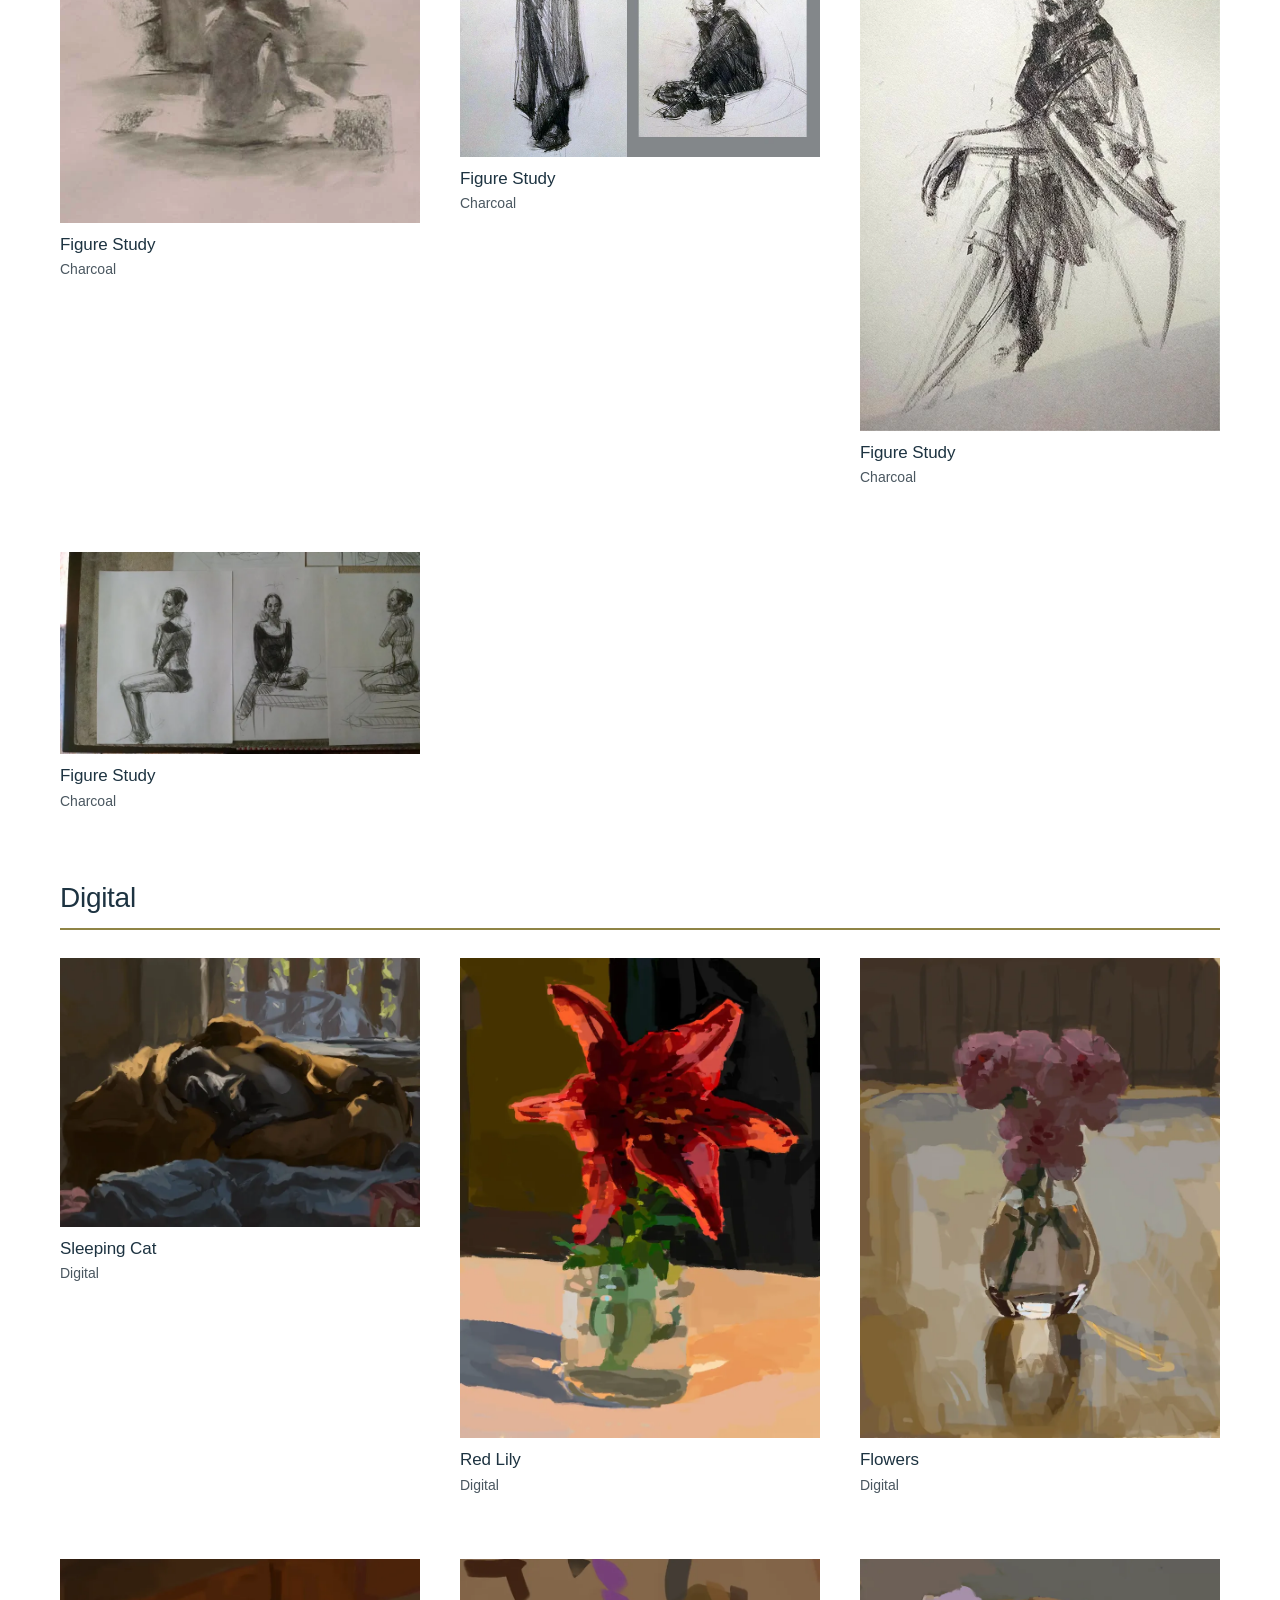
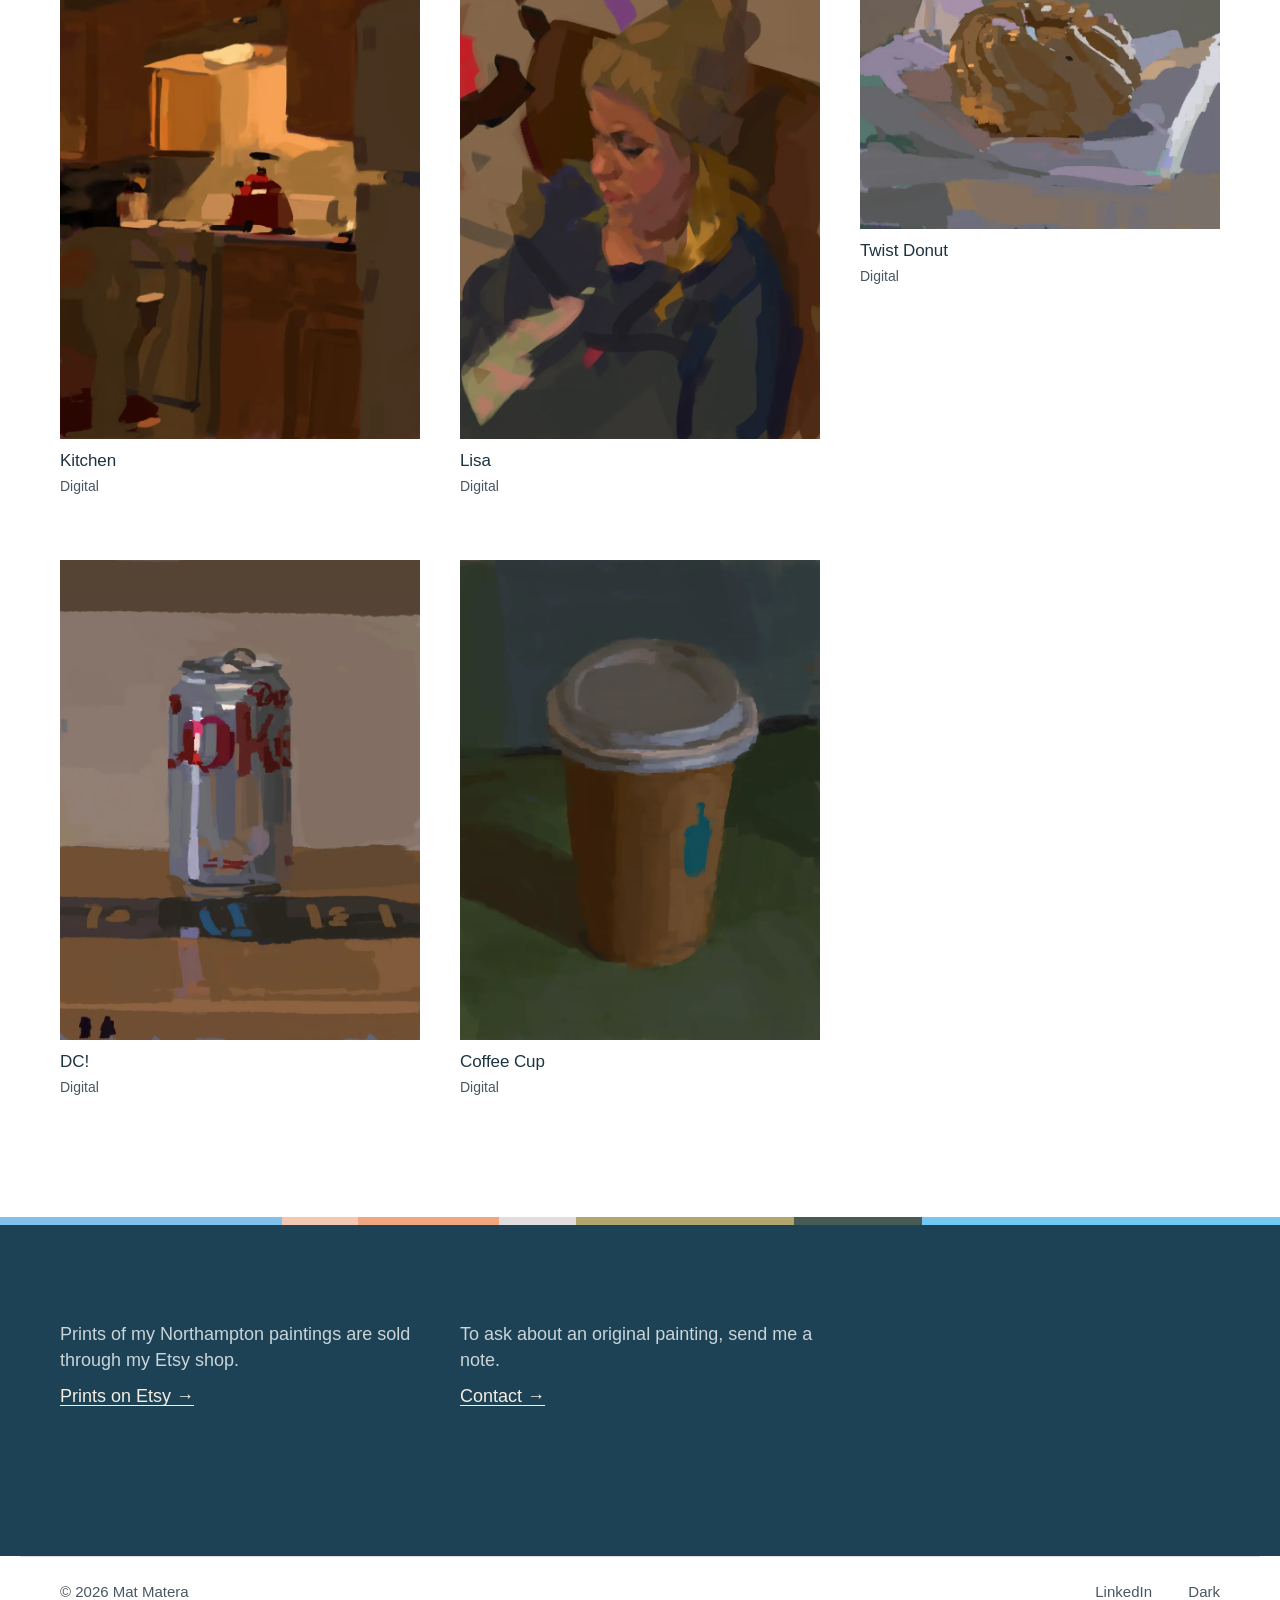
==== commit 4ca7b60f: "Remove the floating Top button; large view runs full width with Previous/Next and Close on top Co-Au" ====
--- a/artwork.html
+++ b/artwork.html
@@ -7,7 +7,7 @@
 <meta name="description" content="Oil paintings, oil pastels, charcoal drawings and digital paintings by Mat Matera.">
 <meta name="color-scheme" content="light dark">
 <script>document.documentElement.classList.add("js");try{var t=localStorage.getItem("theme");if(t==="dark"||t==="light")document.documentElement.setAttribute("data-theme",t)}catch(e){}</script>
-<link rel="stylesheet" href="styles.css?v=3eba77a2">
+<link rel="stylesheet" href="styles.css?v=8174e0a7">
 <link rel="stylesheet" href="artwork.css?v=b0168fcd">
 </head>
 <body>
@@ -92,7 +92,7 @@
 <p>© 2026 Mat Matera</p>
 <nav aria-label="Elsewhere"><a href="https://www.linkedin.com/in/matmatera" rel="noopener">LinkedIn</a></nav>
 </footer>
-<div class="float-bar"><a class="float-top" href="#top">Top</a><a class="float-prints" href="https://www.etsy.com/shop/MatMateraArt" rel="noopener">Prints on Etsy</a></div>
+<div class="float-bar"><a class="float-prints" href="https://www.etsy.com/shop/MatMateraArt" rel="noopener">Prints on Etsy</a></div>
 <script src="site.js?v=860a96d5" defer></script>
 </body>
 </html>
--- a/styles.css
+++ b/styles.css
@@ -166,7 +166,7 @@
 .theme-switch { font: inherit; color: inherit; background: none; border: 0; padding: 12px 0; min-width: 44px; text-align: right; cursor: pointer; text-decoration: underline; text-underline-offset: .18em; text-decoration-thickness: 1px; }
 .theme-switch:hover { text-decoration-thickness: 2px; }
 
-/* Floating Top and Prints on Etsy, bottom right on every page: small solid blocks in the site's deep blue
+/* Floating Prints on Etsy, bottom right on every page: small solid blocks in the site's deep blue
    (warm off-white in dark mode), square corners. They stay out of the way on the first screen and appear once
    the page is scrolled past it (site.js); without JavaScript they simply show. */
 :root { --float-bg: #1d4155; --float-ink: #f4eee3; }
@@ -177,7 +177,6 @@
 .float-bar a:hover { text-decoration: underline; text-underline-offset: .2em; }
 .float-bar a:focus-visible { outline-color: var(--float-bg); }
 .float-prints::after { content: "\00a0\2192"; }
-.float-top::before { content: "\2191\00a0"; }
 .js .float-bar:not(.is-shown) { visibility: hidden; }
 .site-foot { padding-bottom: 72px; }
 @media (min-width: 800px) { .float-bar { right: 20px; bottom: 20px; } }
@@ -206,3 +205,13 @@
   .site-head:has(.nav-art) .nav-art a { padding: 12px 0; }
   .site-head:has(.nav-art) nav > a[href="info.html"] { position: absolute; top: 24px; right: var(--pad); padding: 10px 0; }
 }
+
+/* Large view, full width: the picture runs edge to edge of the screen, and Previous / Next and Close sit
+   on top of it, in the same places as before. */
+.view-main { margin: 0 calc(-1 * var(--pad)); }
+.view-main .view-stage { inset: 0; }
+.view-step { z-index: 2; }
+.view-step.prev { left: var(--pad); }
+.view-step.next { right: var(--pad); }
+.view-close { z-index: 3; }
+@media (max-width: 699px) { .view-main .view-stage { inset: 0; } }
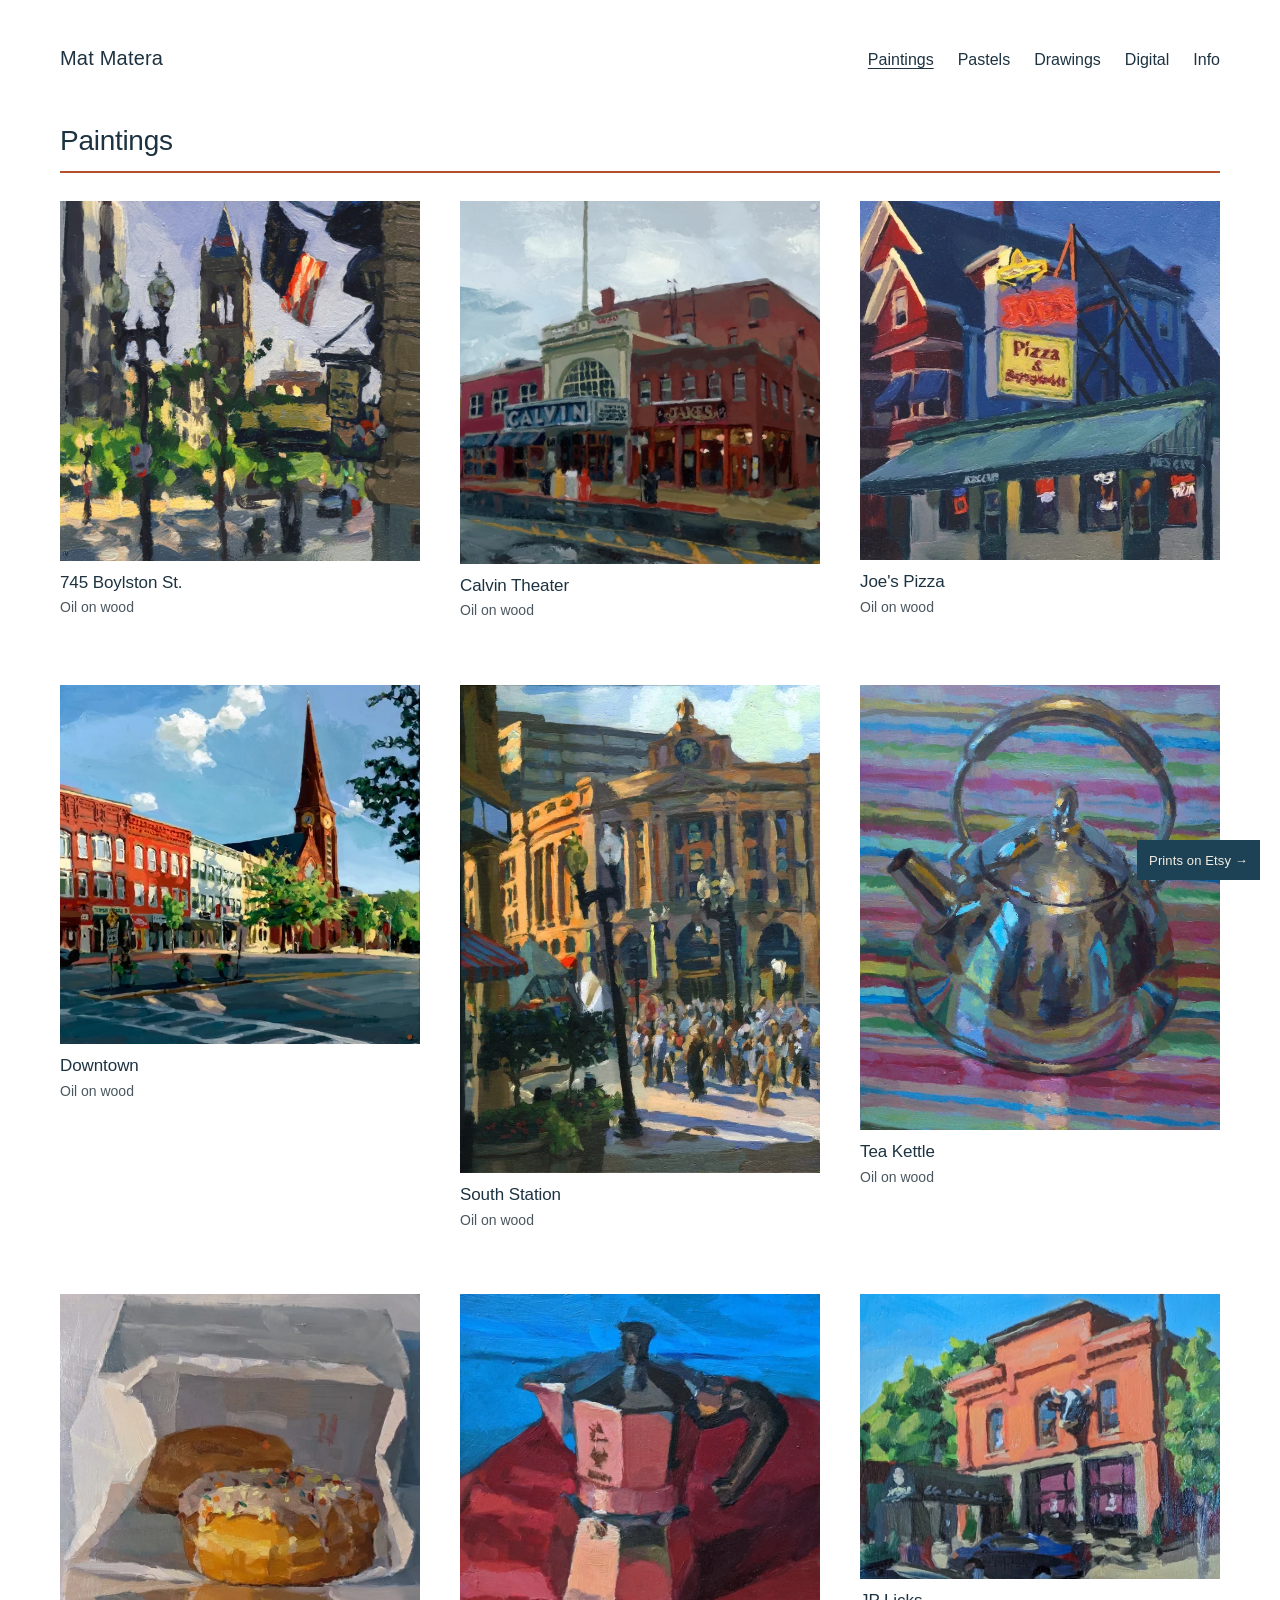
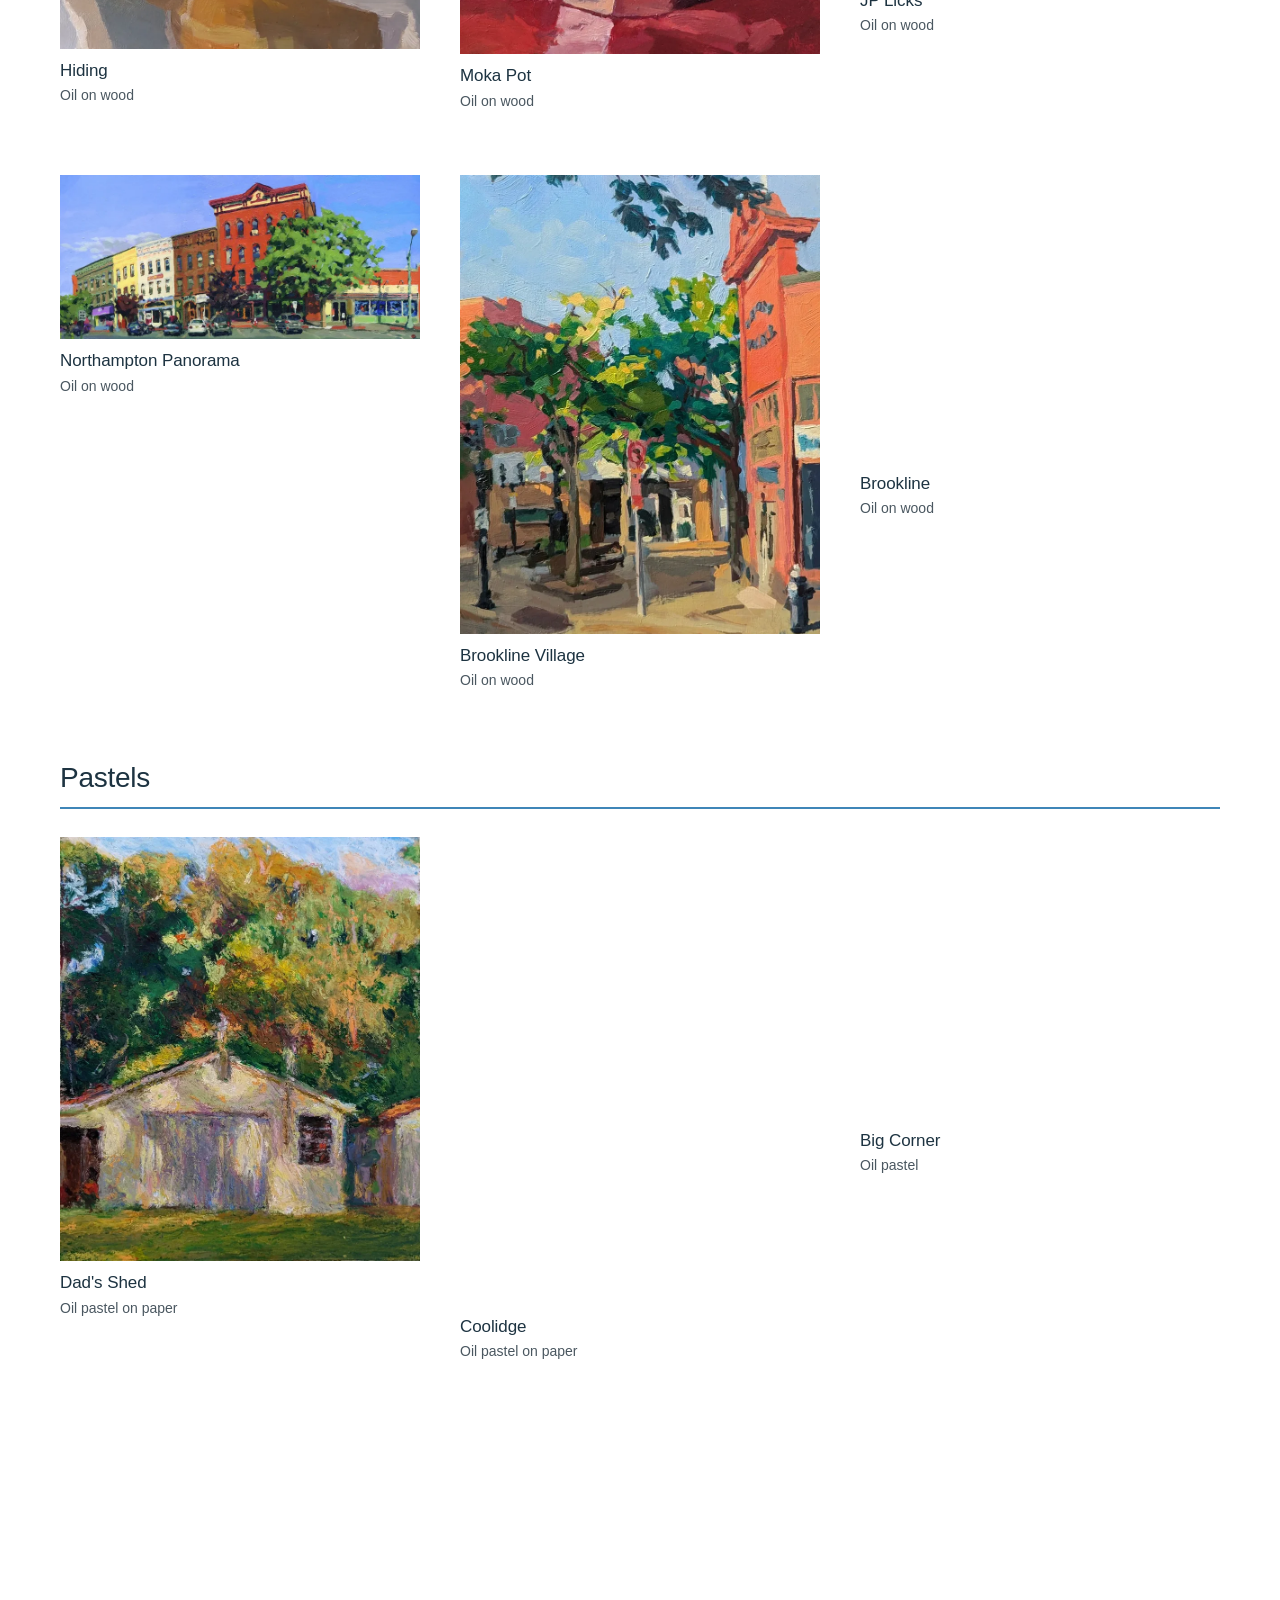
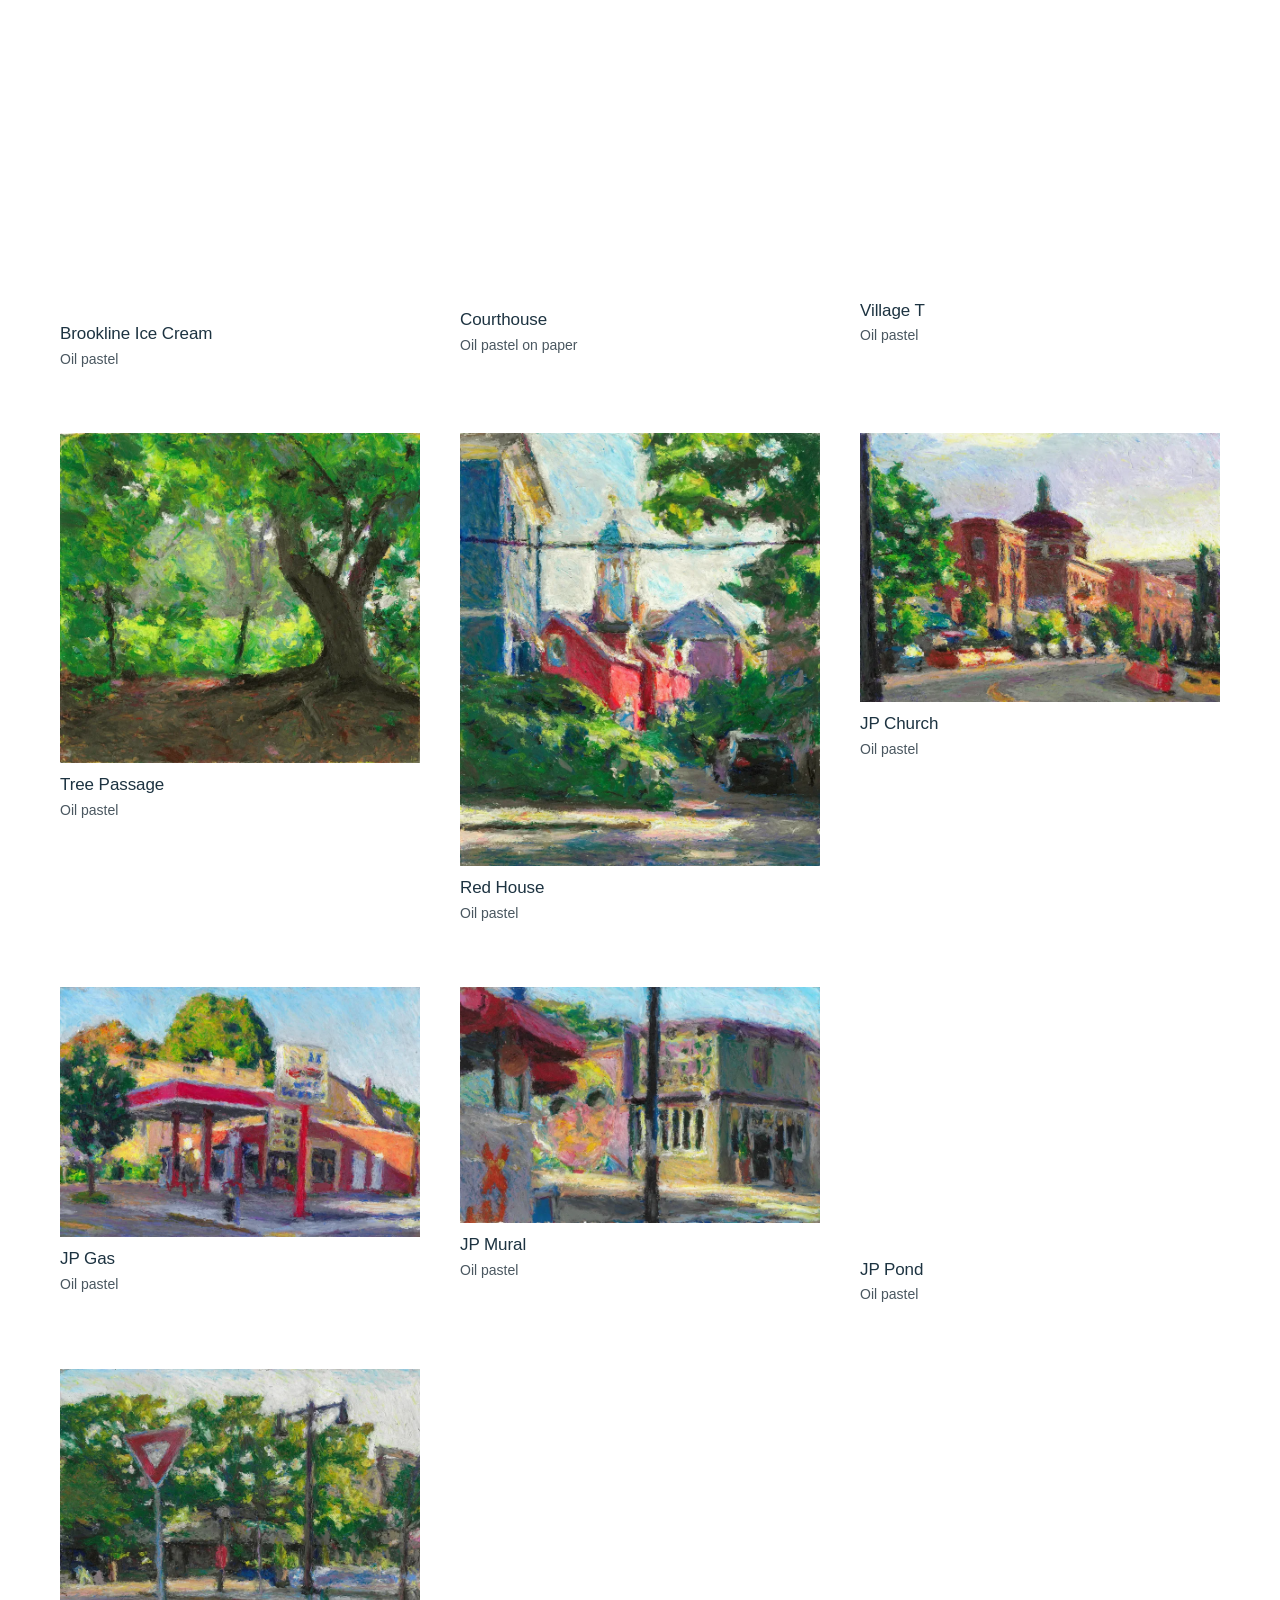
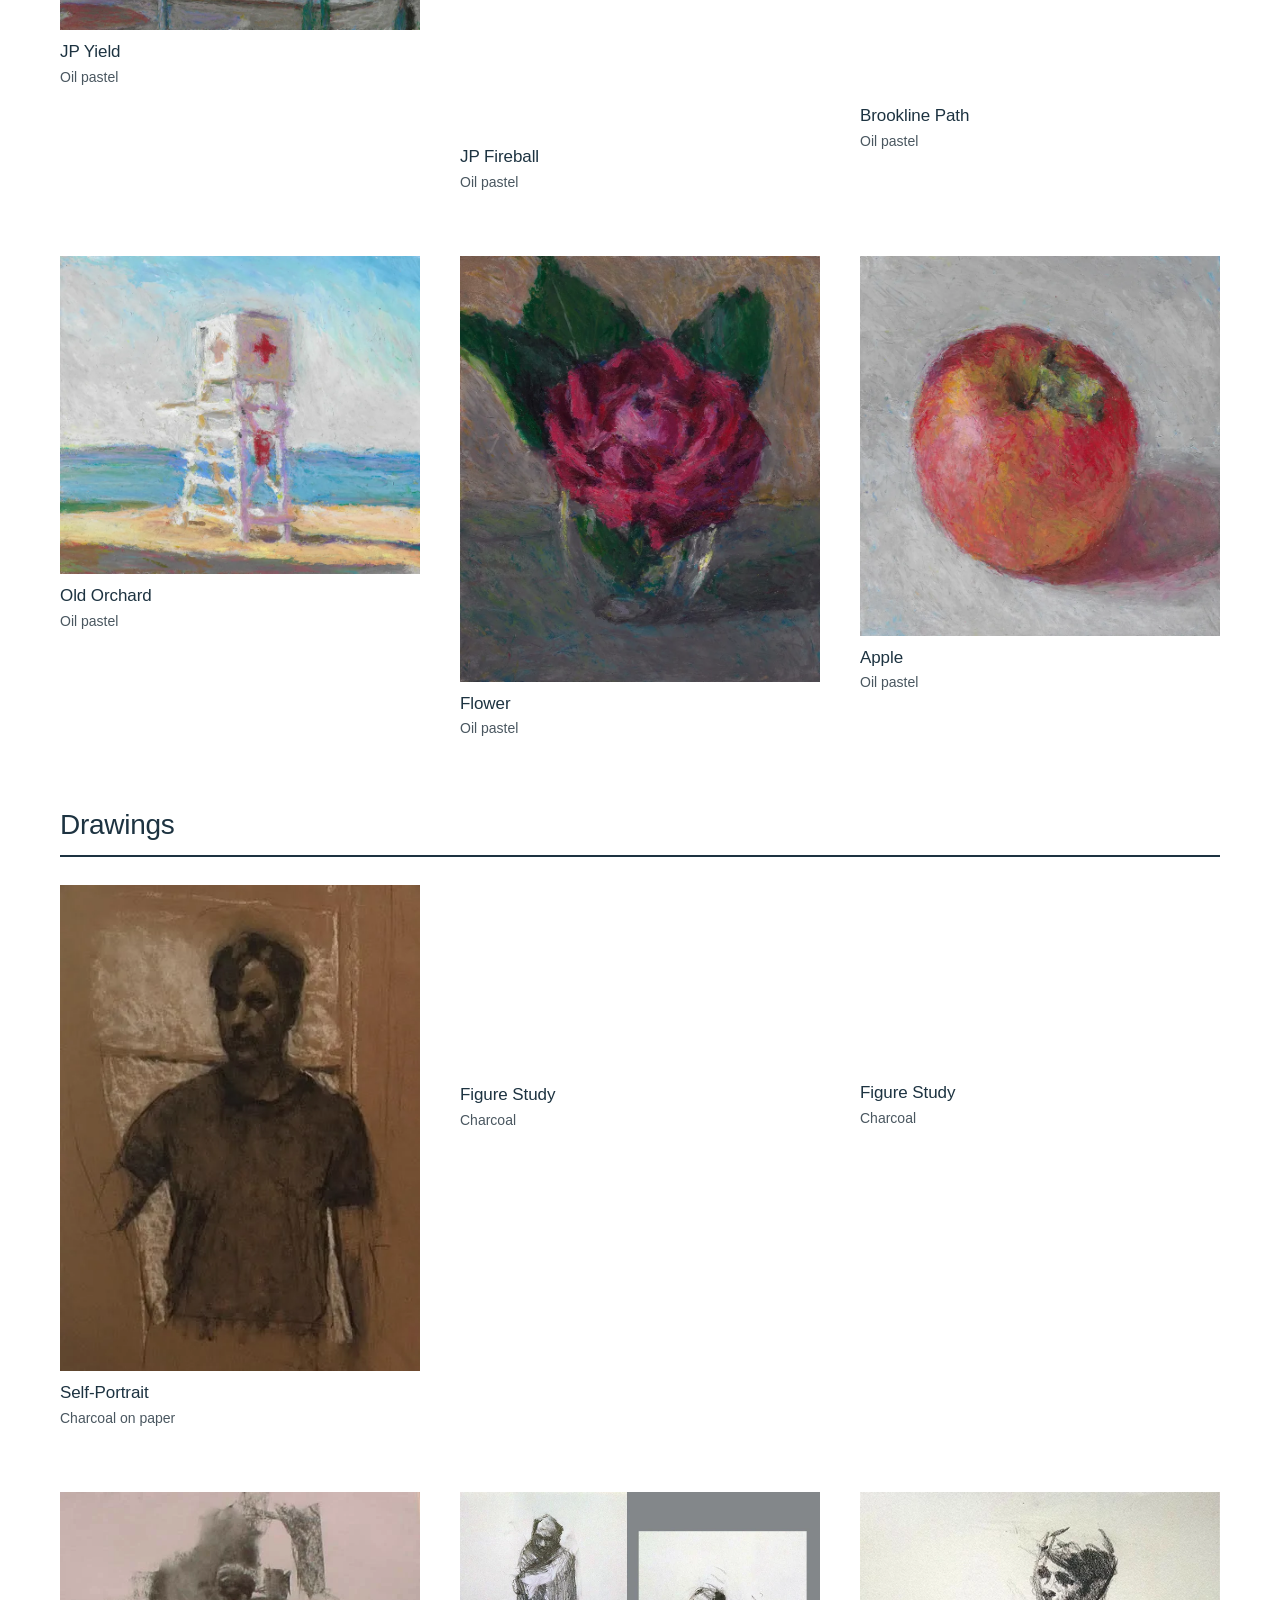
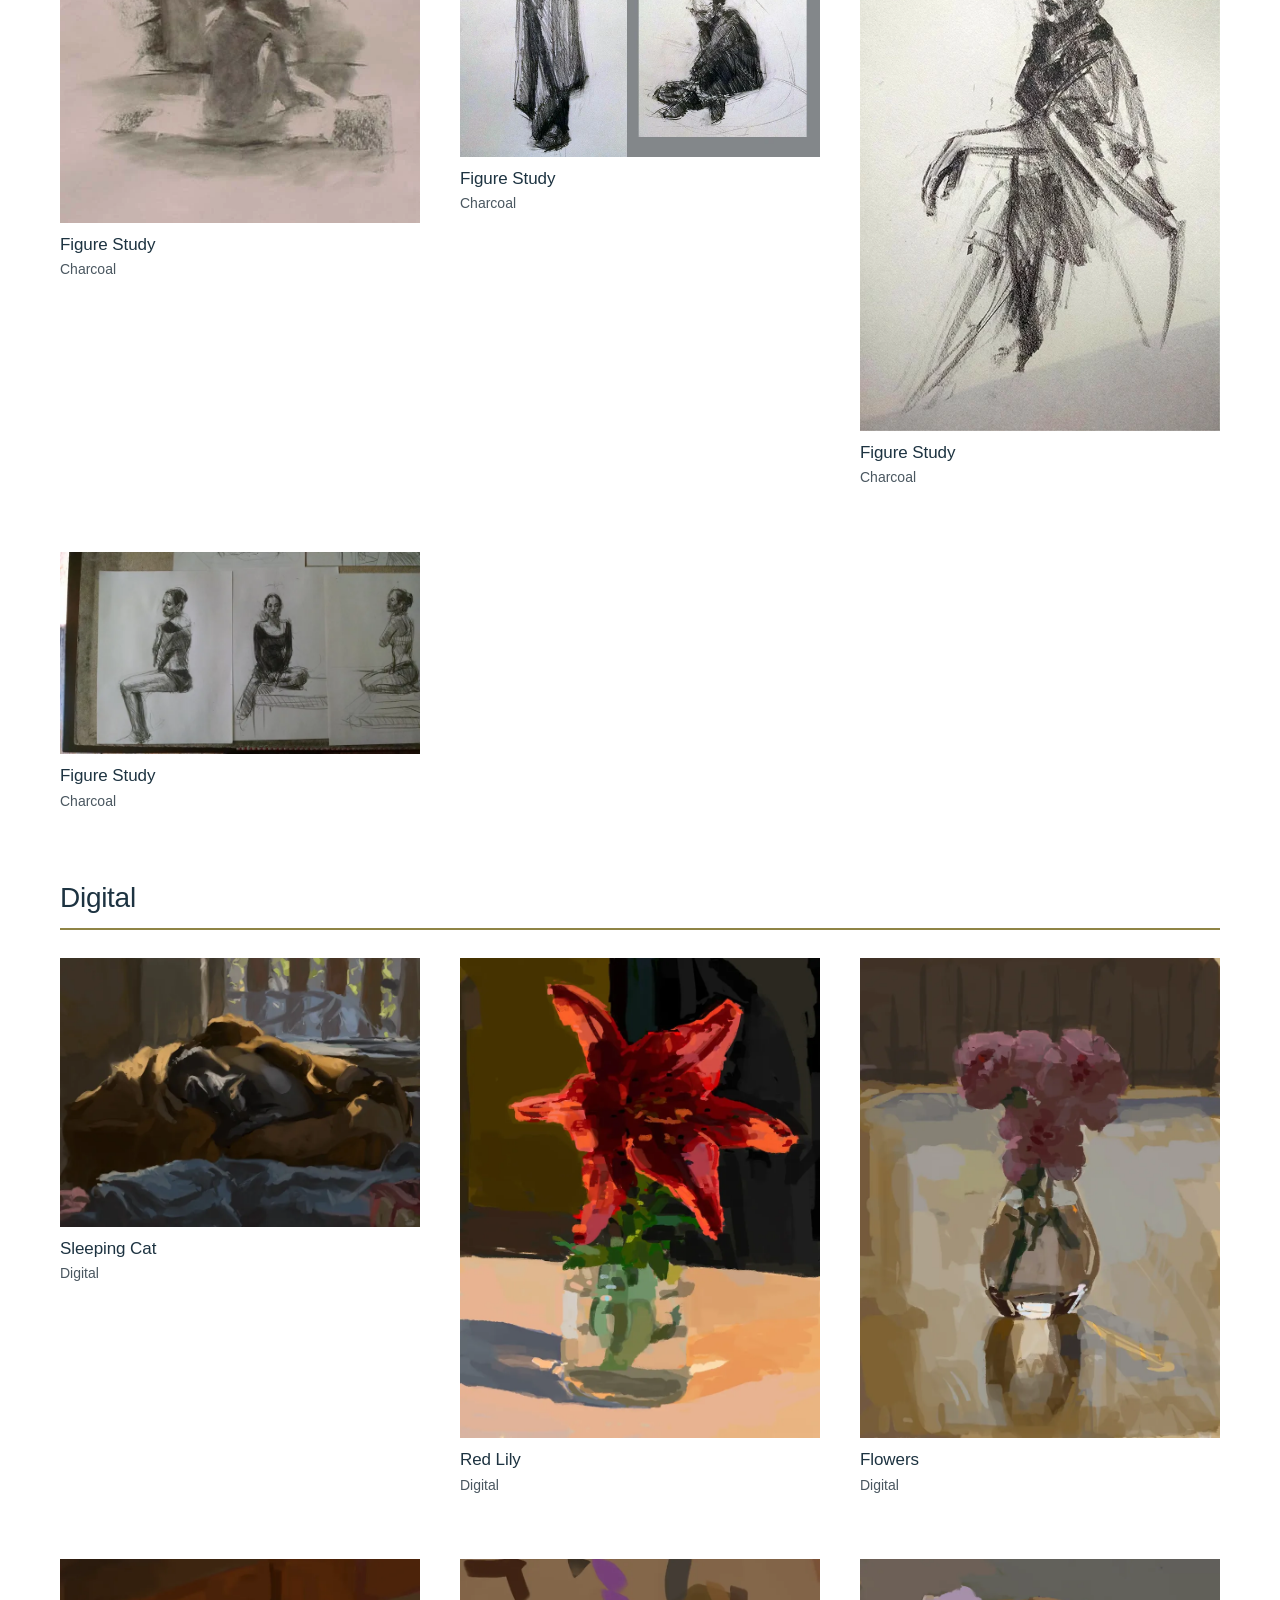
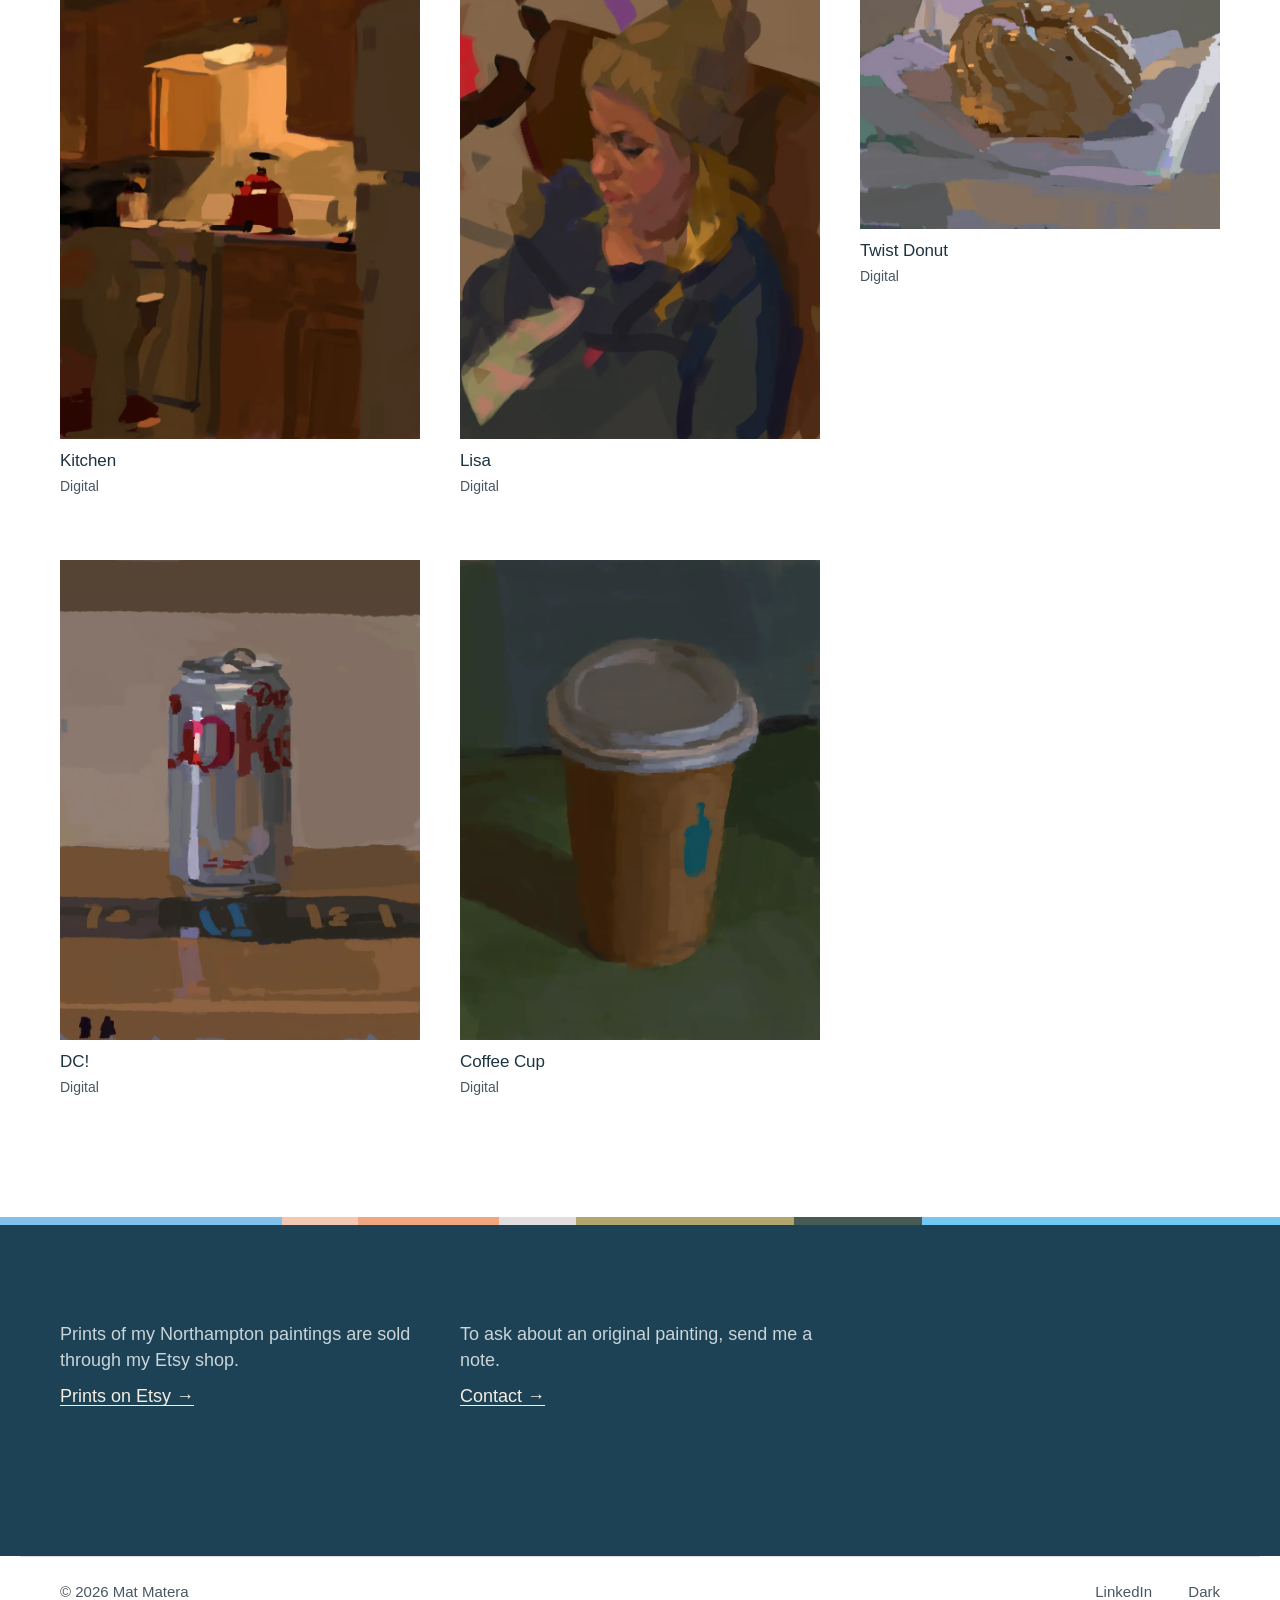
==== commit 9ef29cc3: "Large view: small pictures stretch to fill; Previous/Next/Close turn light or dark to stand out from" ====
--- a/artwork.html
+++ b/artwork.html
@@ -7,7 +7,7 @@
 <meta name="description" content="Oil paintings, oil pastels, charcoal drawings and digital paintings by Mat Matera.">
 <meta name="color-scheme" content="light dark">
 <script>document.documentElement.classList.add("js");try{var t=localStorage.getItem("theme");if(t==="dark"||t==="light")document.documentElement.setAttribute("data-theme",t)}catch(e){}</script>
-<link rel="stylesheet" href="styles.css?v=8174e0a7">
+<link rel="stylesheet" href="styles.css?v=e99daa9e">
 <link rel="stylesheet" href="artwork.css?v=b0168fcd">
 </head>
 <body>
@@ -93,6 +93,6 @@
 <nav aria-label="Elsewhere"><a href="https://www.linkedin.com/in/matmatera" rel="noopener">LinkedIn</a></nav>
 </footer>
 <div class="float-bar"><a class="float-prints" href="https://www.etsy.com/shop/MatMateraArt" rel="noopener">Prints on Etsy</a></div>
-<script src="site.js?v=860a96d5" defer></script>
+<script src="site.js?v=2abbc225" defer></script>
 </body>
 </html>
--- a/styles.css
+++ b/styles.css
@@ -215,3 +215,13 @@
 .view-step.next { right: var(--pad); }
 .view-close { z-index: 3; }
 @media (max-width: 699px) { .view-main .view-stage { inset: 0; } }
+
+/* Large view: small pictures stretch to fill the view like the rest. */
+.view-stage img { object-fit: contain; }
+/* Previous, Next and Close turn light or dark to stand out from the part of the picture behind them (site.js). */
+.view-step.tone-light, .view-close.tone-light { color: #f4eee3; }
+.view-step.tone-dark, .view-close.tone-dark { color: #1d3341; }
+.view-close.tone-light:hover circle { fill: #f4eee3; }
+.view-close.tone-light:hover path { stroke: #1d3341; }
+.view-close.tone-dark:hover circle { fill: #1d3341; }
+.view-close.tone-dark:hover path { stroke: #f4eee3; }
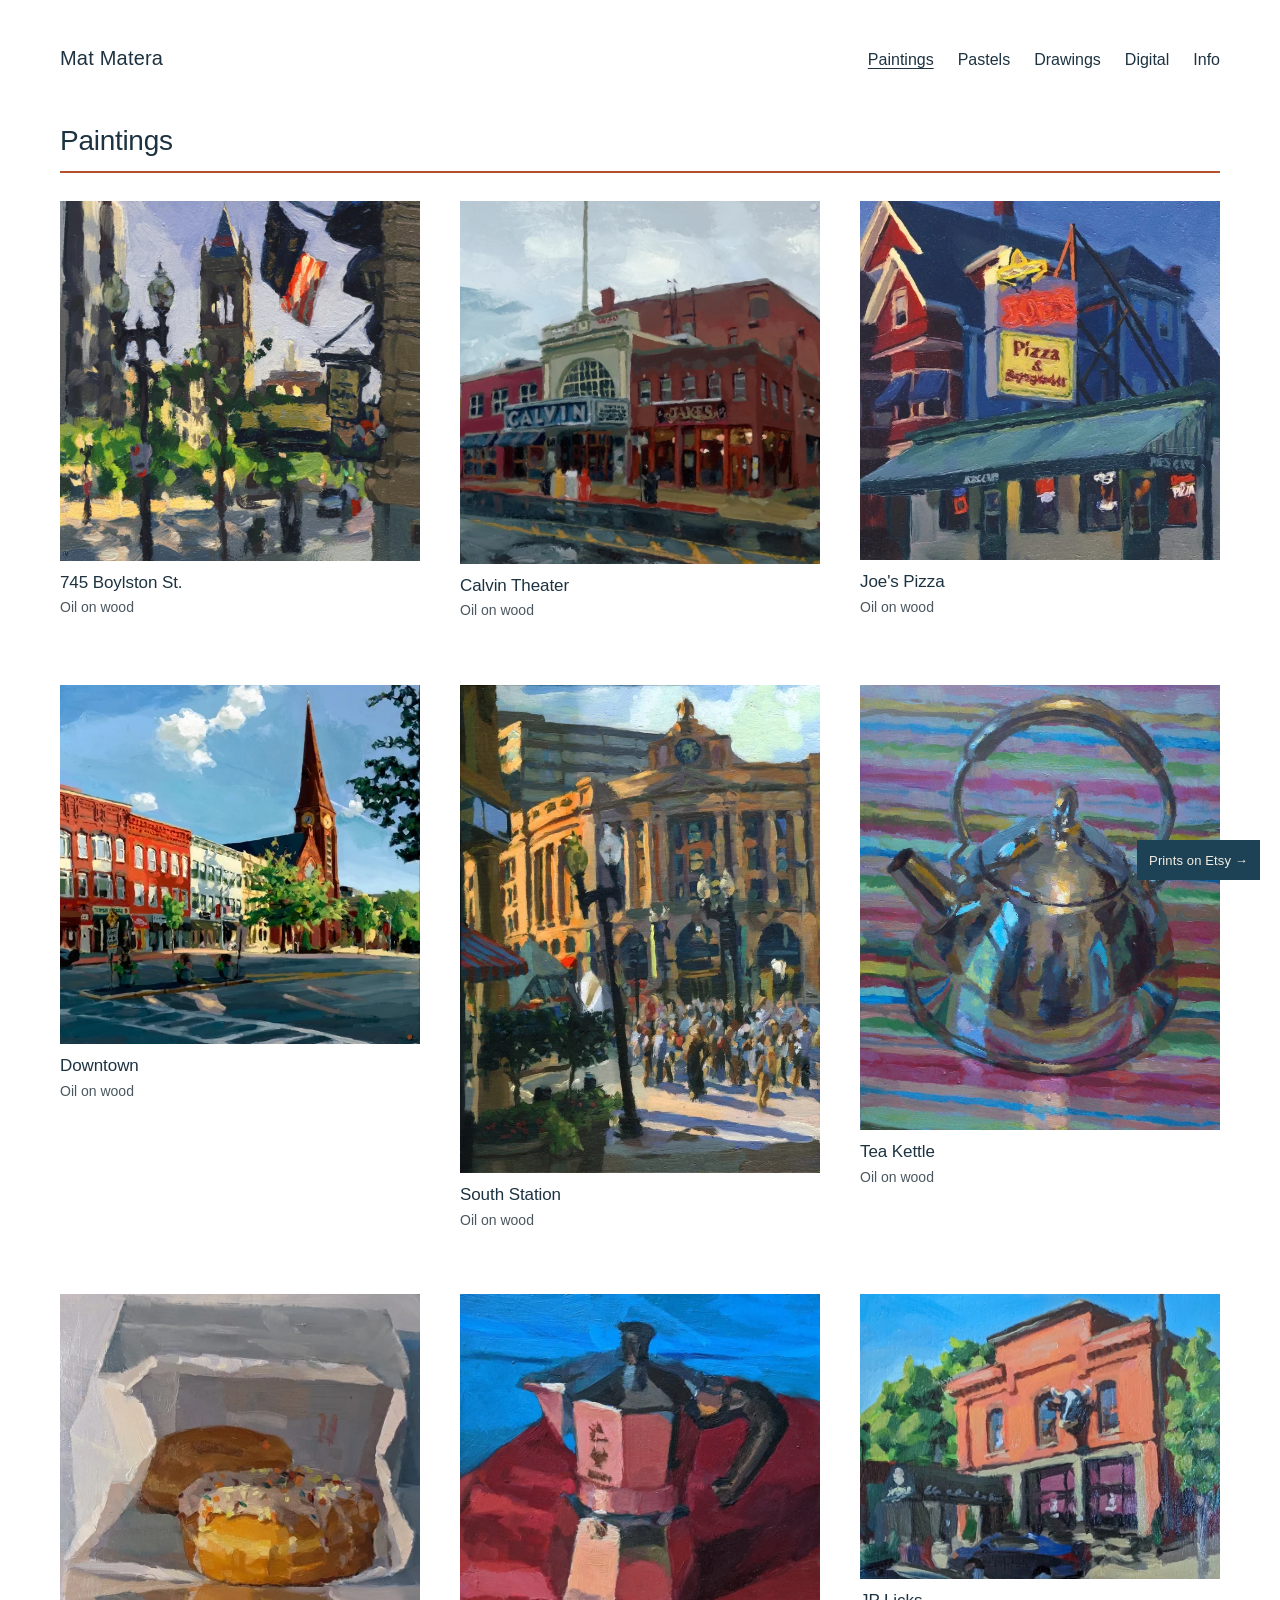
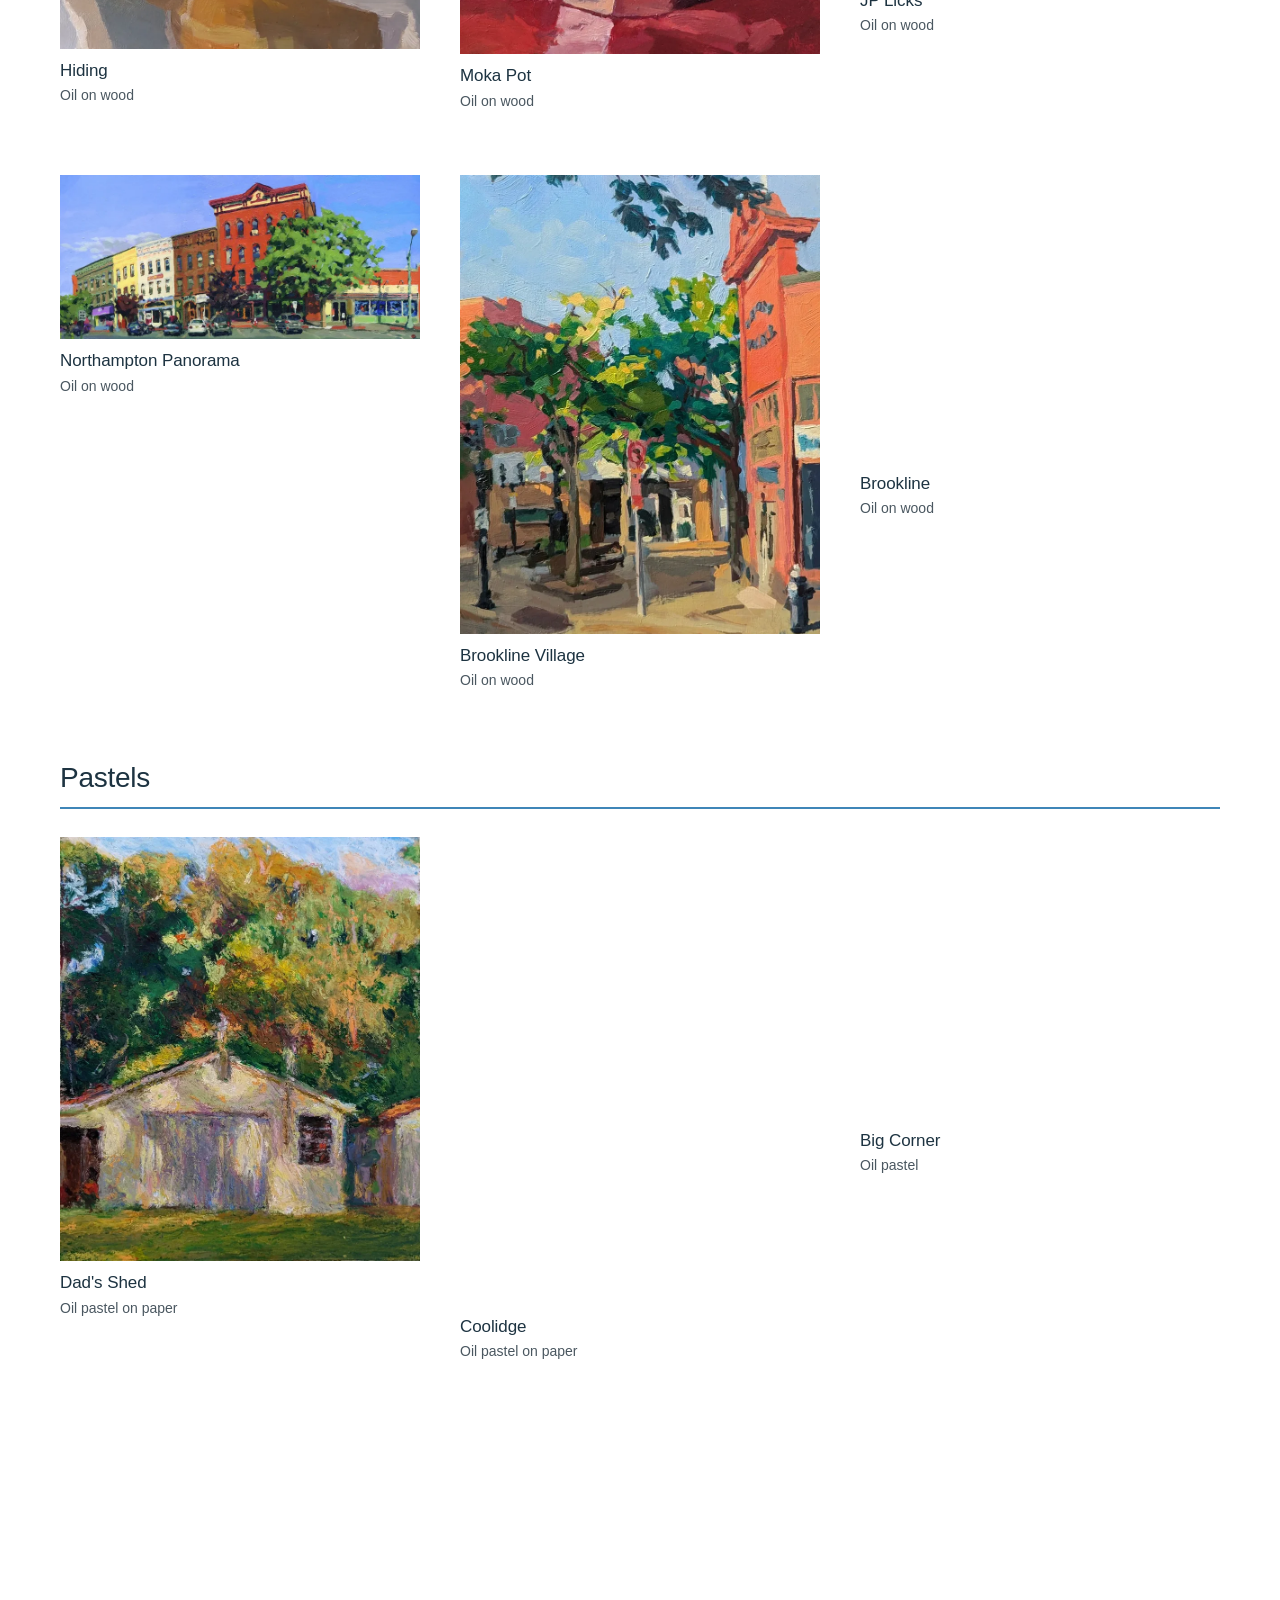
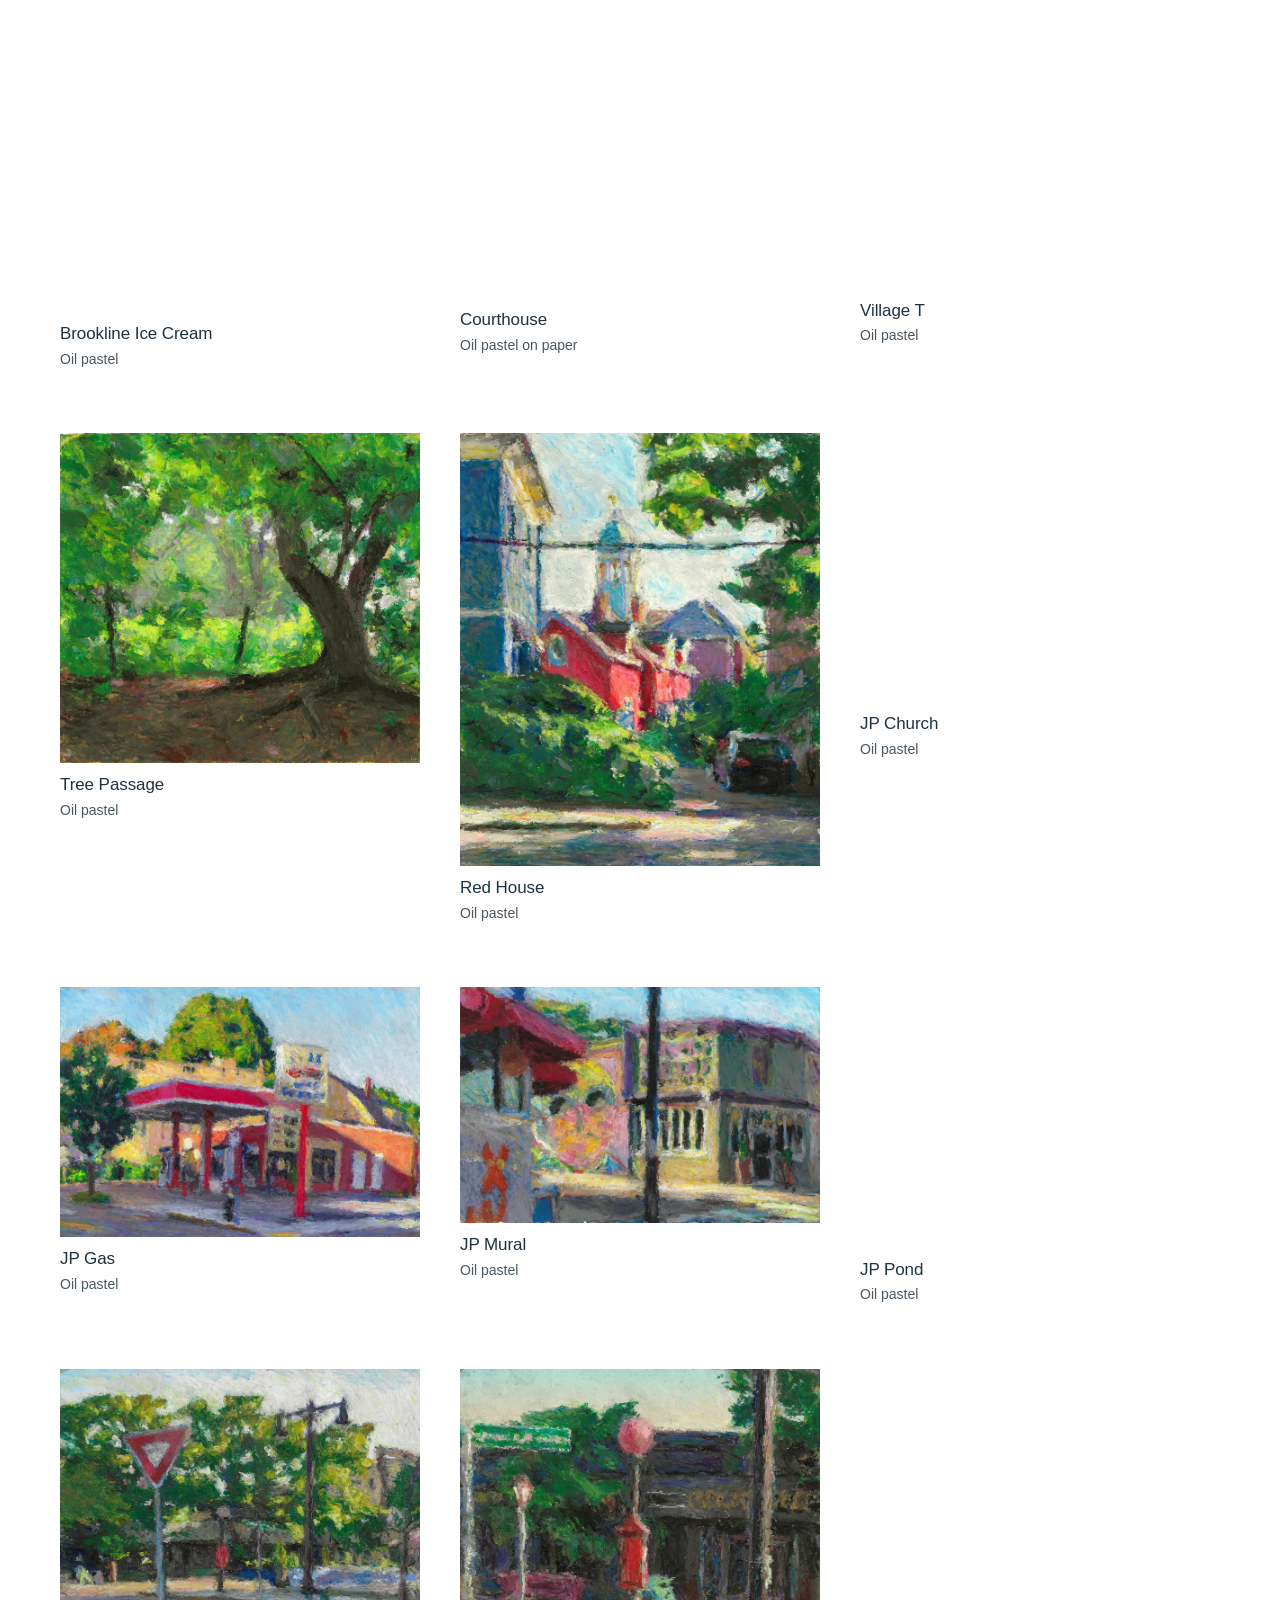
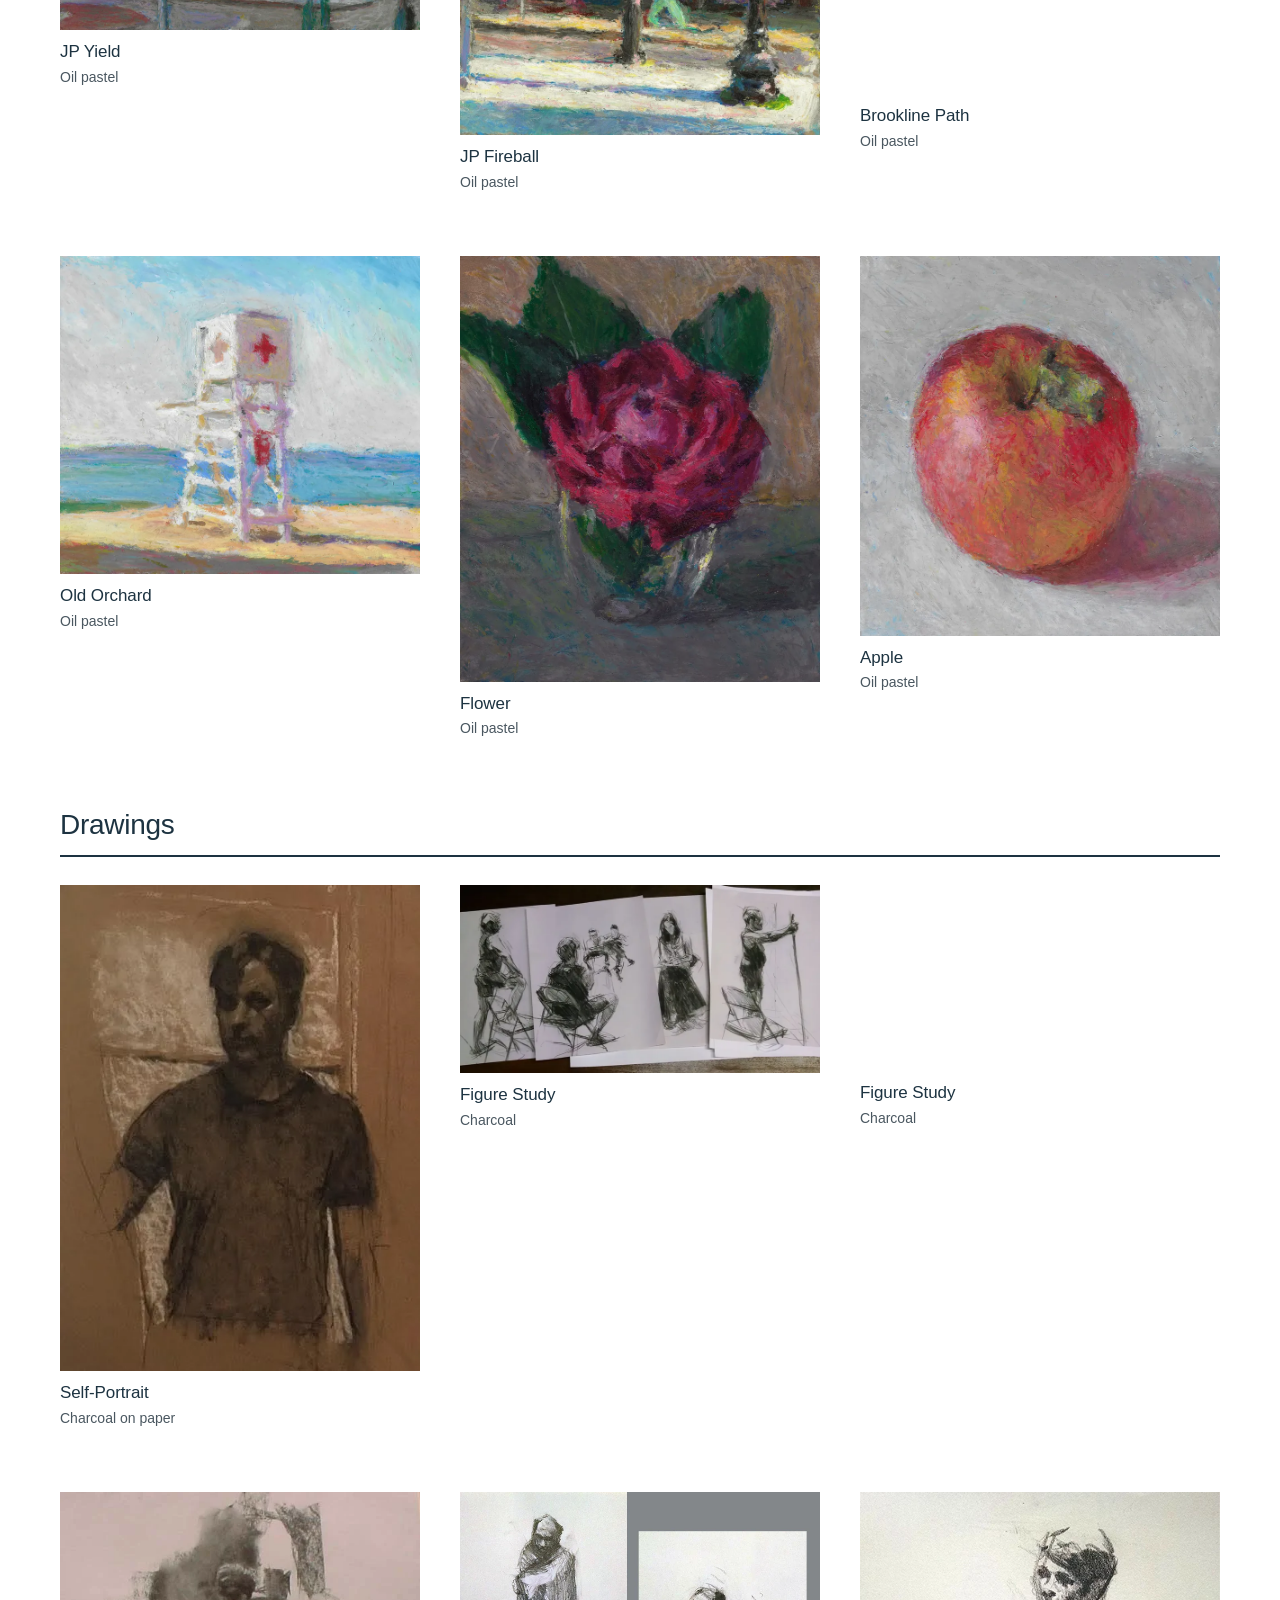
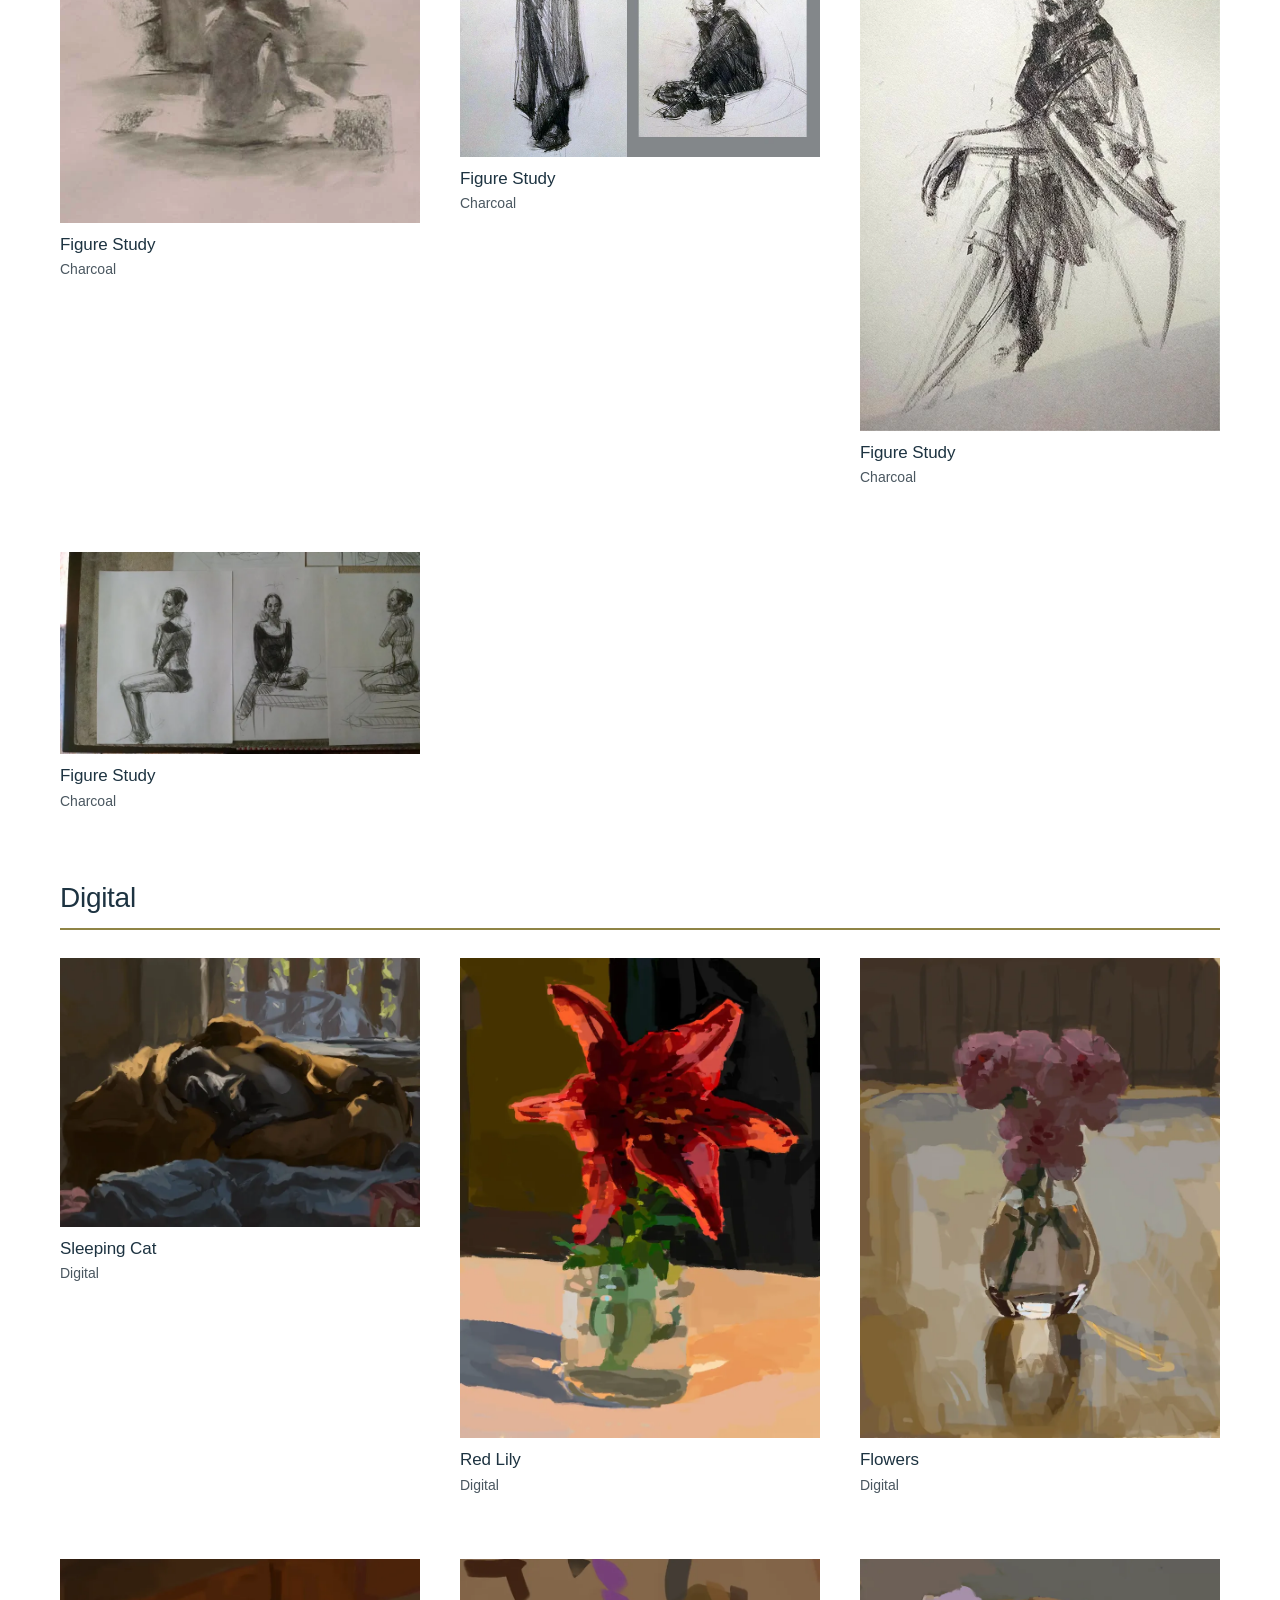
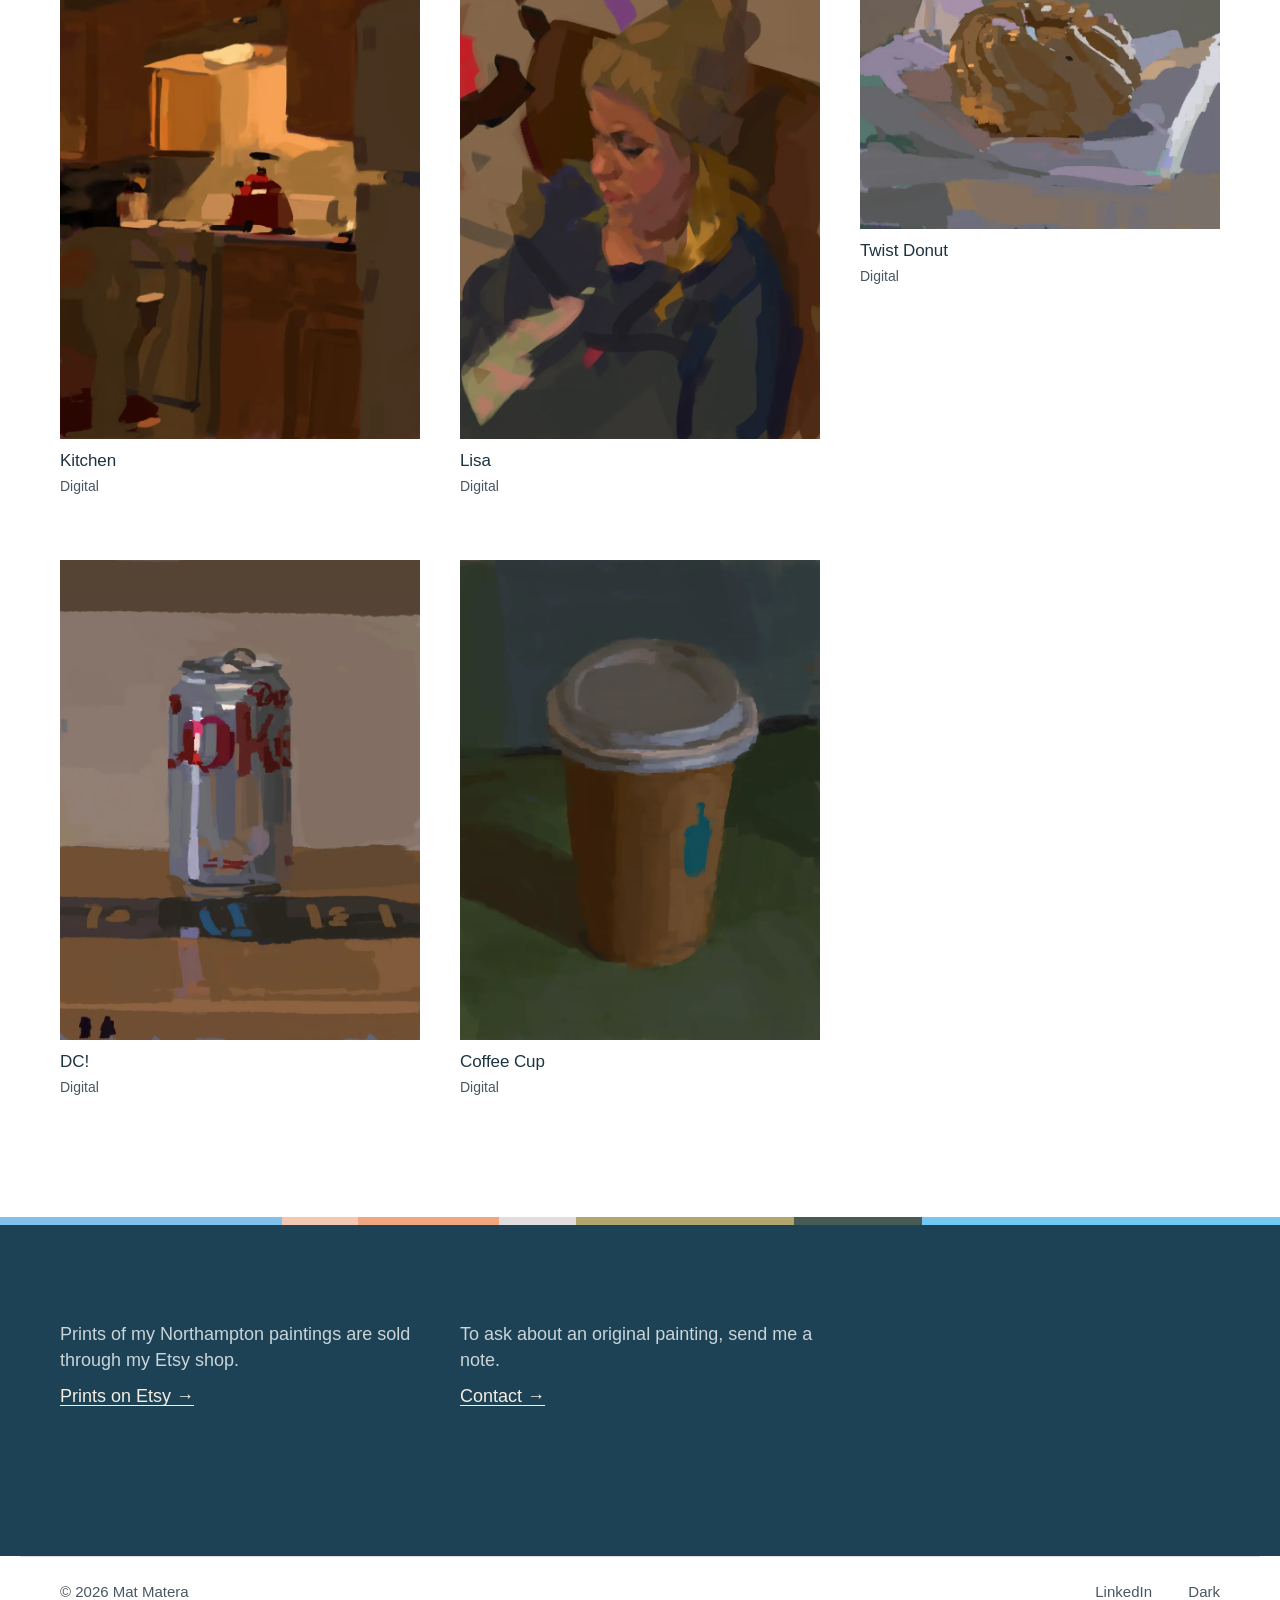
==== commit d9bce39d: "Large view: no gap above the picture Co-Authored-By: Claude Opus 5.5 <noreply@anthropic.com> Claude-" ====
--- a/artwork.html
+++ b/artwork.html
@@ -7,7 +7,7 @@
 <meta name="description" content="Oil paintings, oil pastels, charcoal drawings and digital paintings by Mat Matera.">
 <meta name="color-scheme" content="light dark">
 <script>document.documentElement.classList.add("js");try{var t=localStorage.getItem("theme");if(t==="dark"||t==="light")document.documentElement.setAttribute("data-theme",t)}catch(e){}</script>
-<link rel="stylesheet" href="styles.css?v=e99daa9e">
+<link rel="stylesheet" href="styles.css?v=ee28f65b">
 <link rel="stylesheet" href="artwork.css?v=b0168fcd">
 </head>
 <body>
--- a/styles.css
+++ b/styles.css
@@ -225,3 +225,5 @@
 .view-close.tone-light:hover path { stroke: #1d3341; }
 .view-close.tone-dark:hover circle { fill: #1d3341; }
 .view-close.tone-dark:hover path { stroke: #f4eee3; }
+/* Large view: no gap above the picture; it starts at the top edge of the screen. */
+.view-inner { padding-top: 0; }
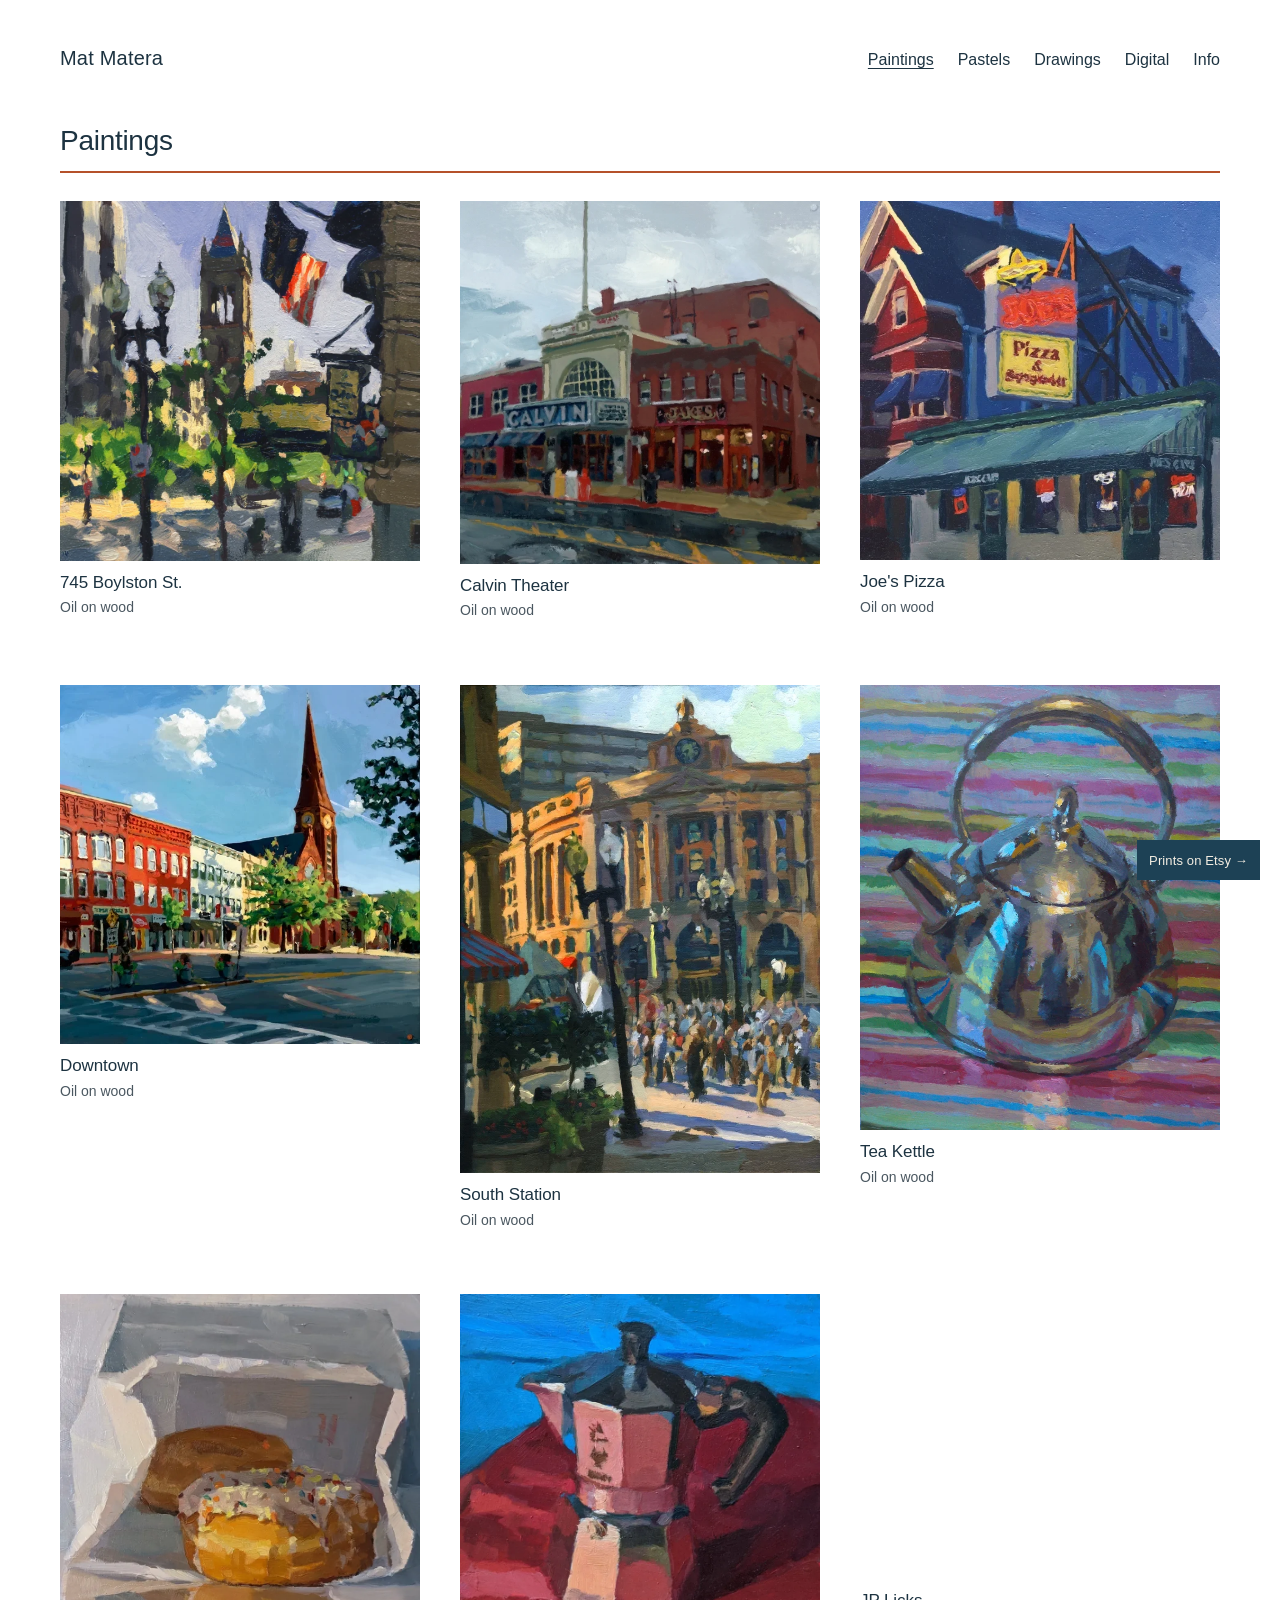
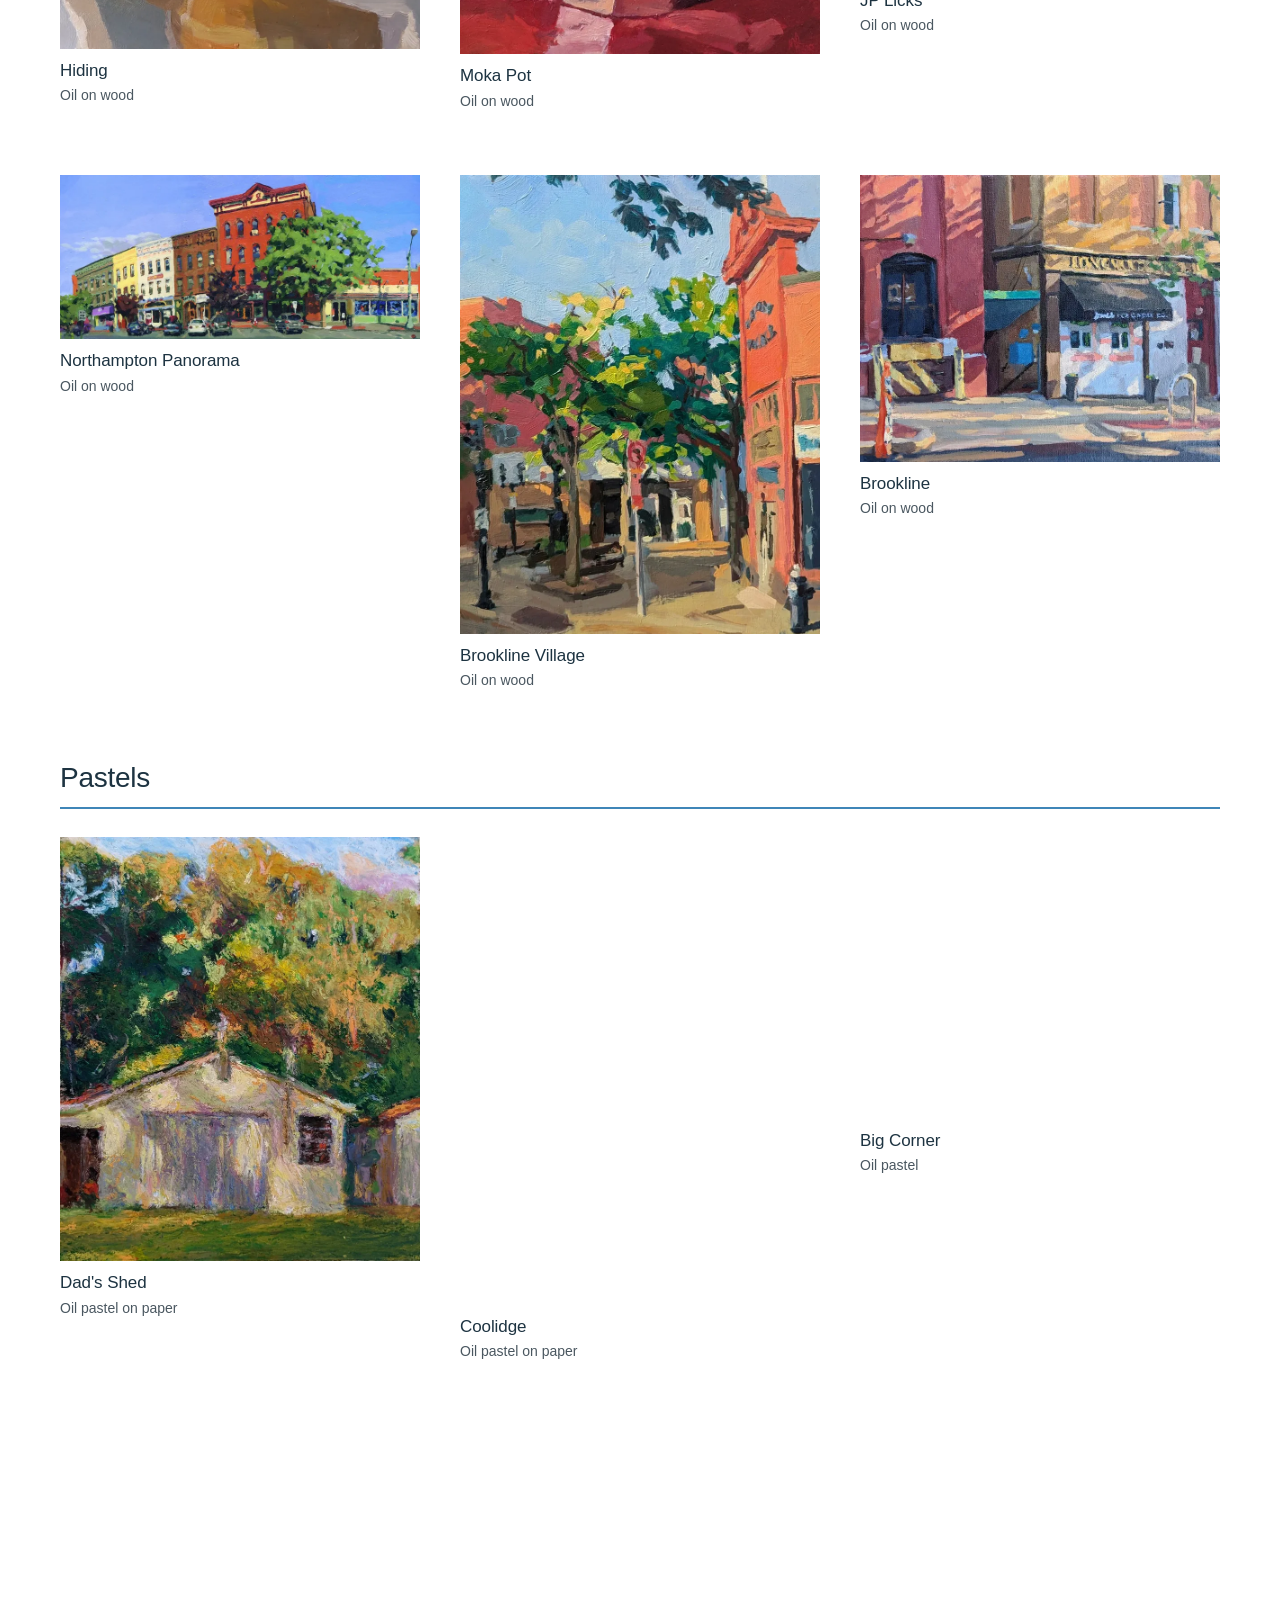
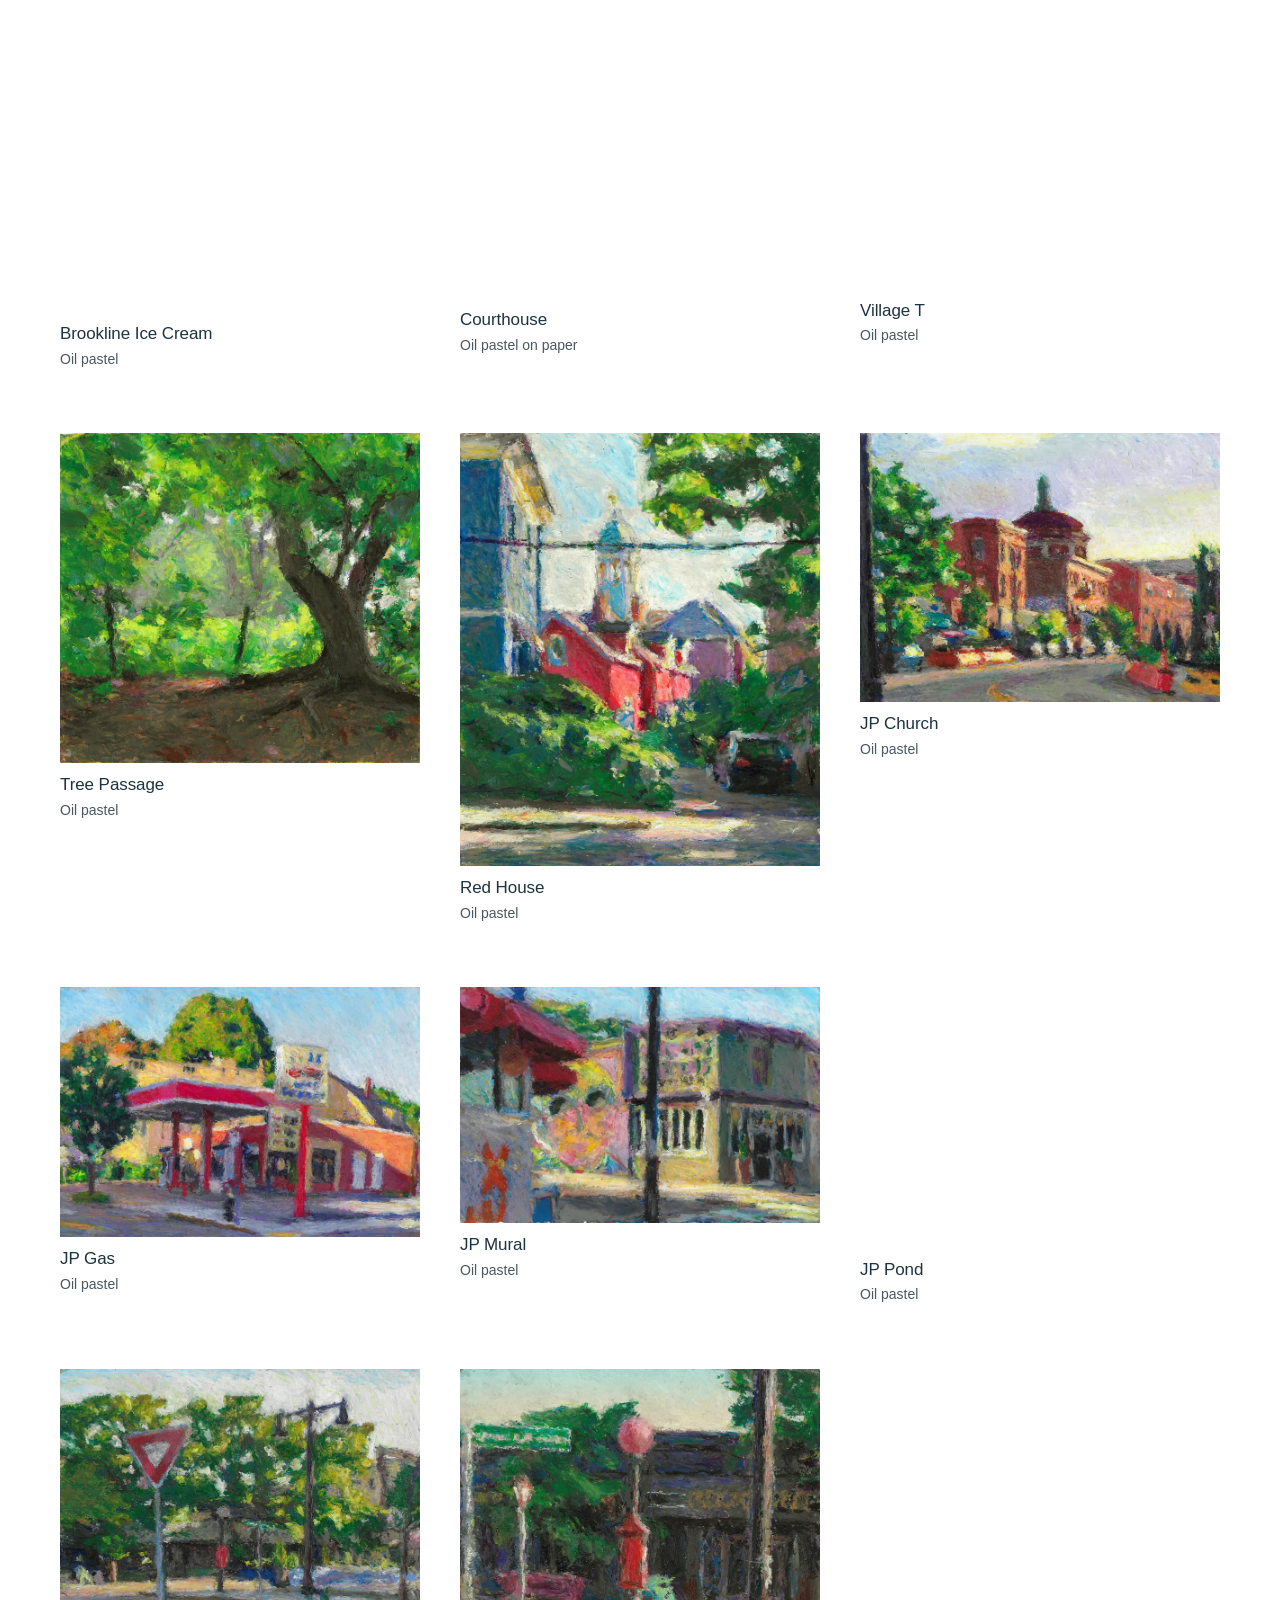
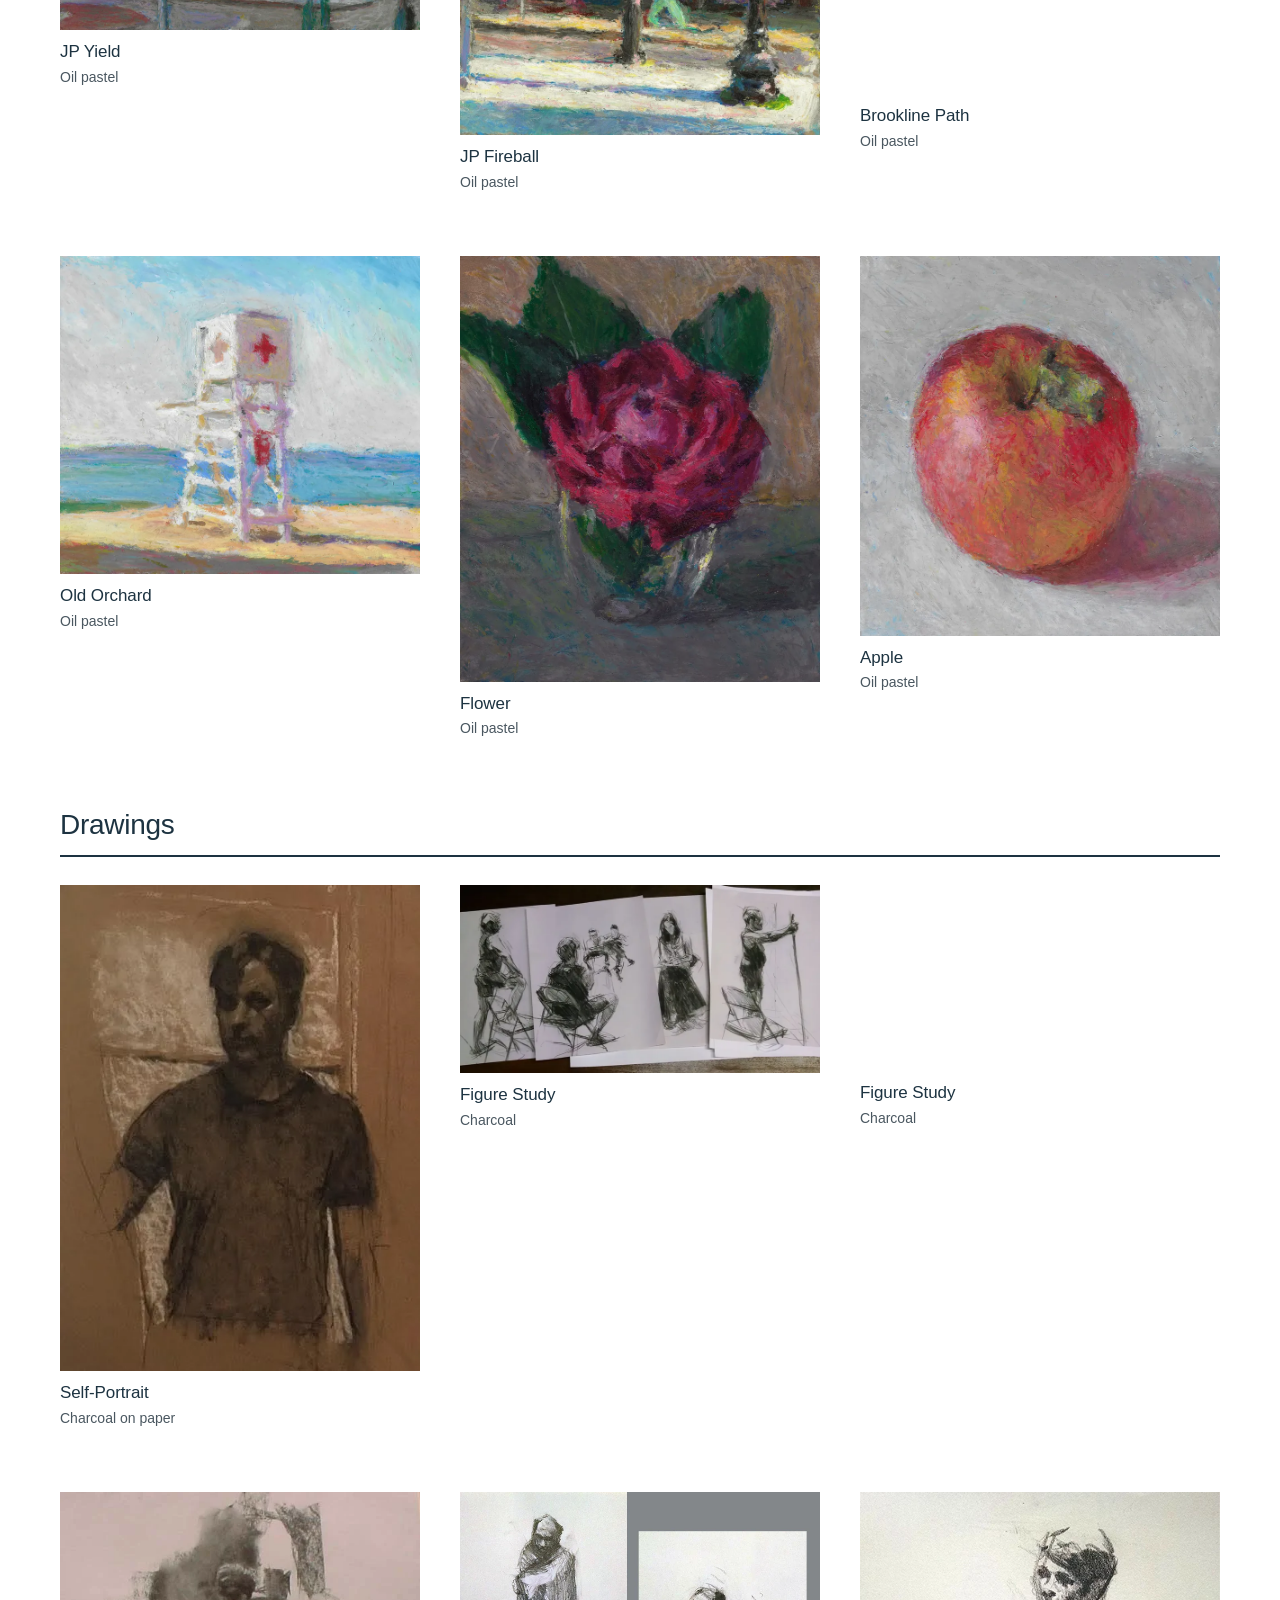
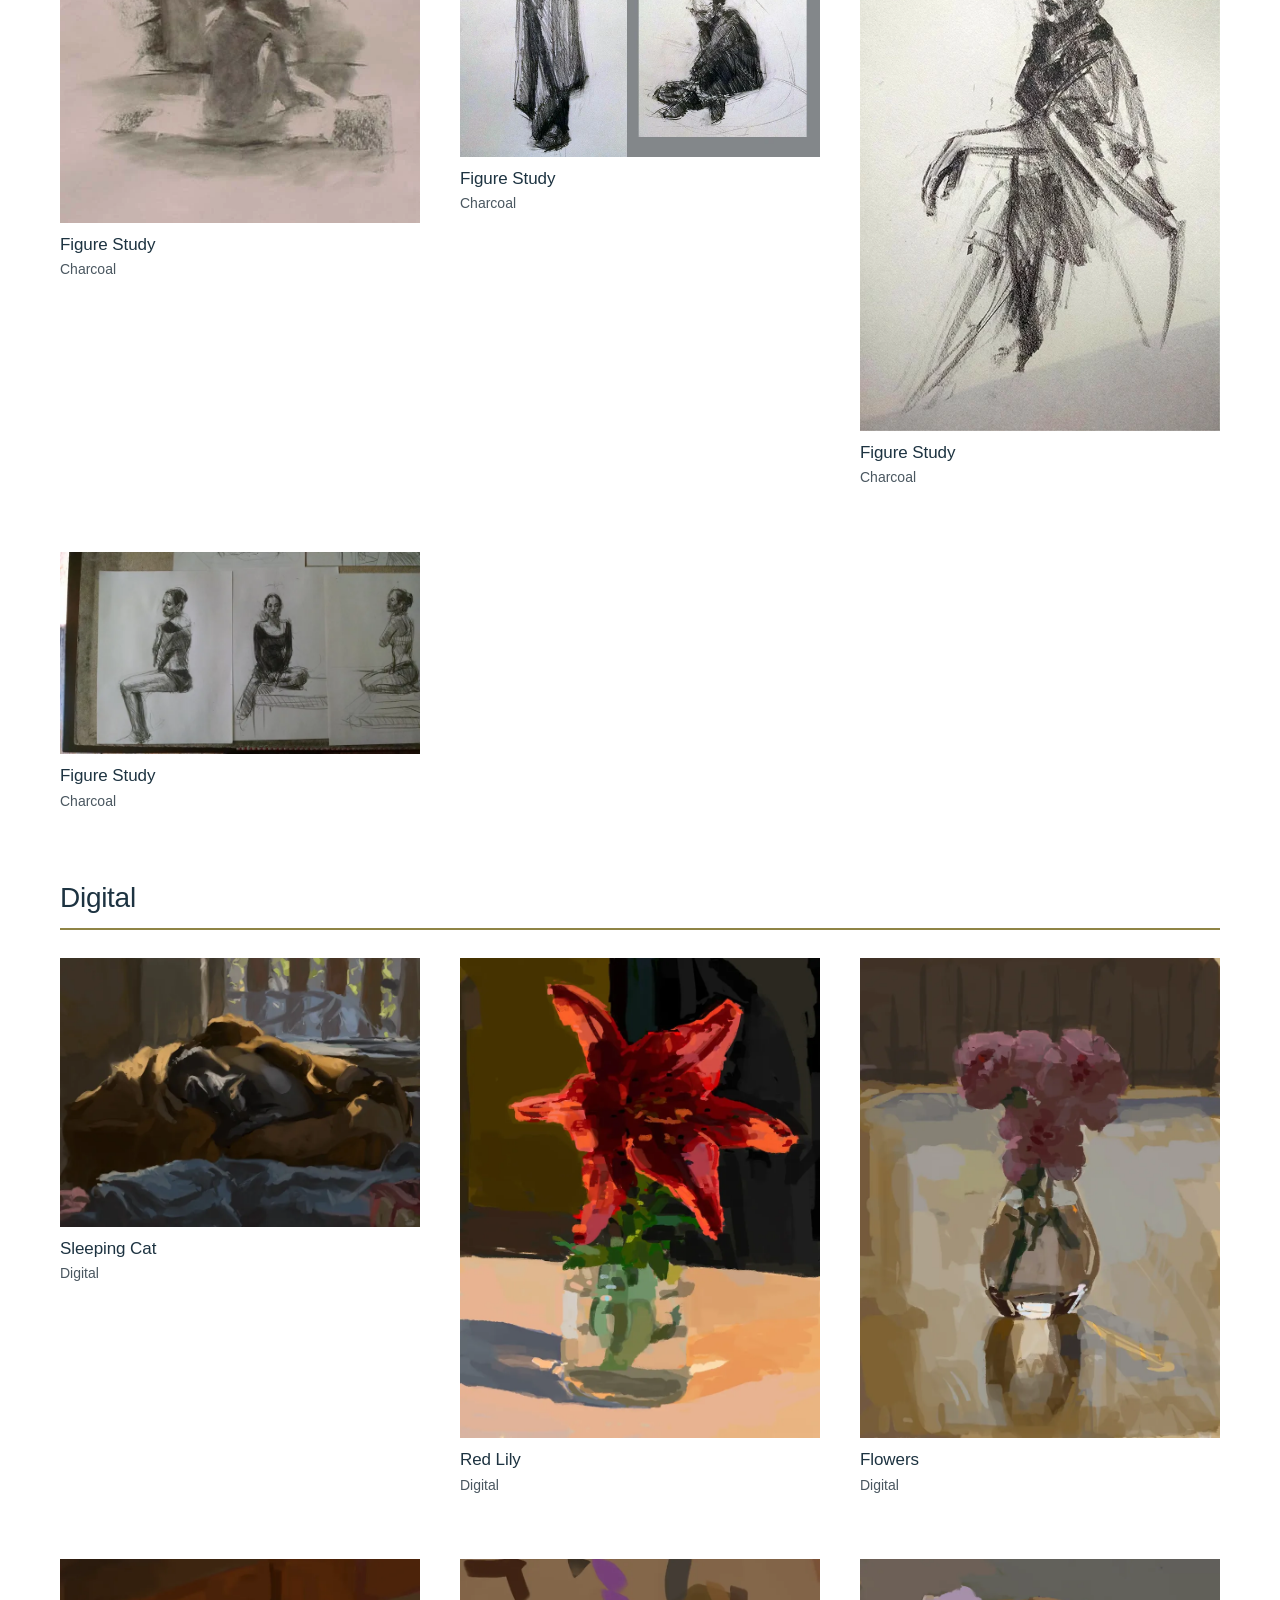
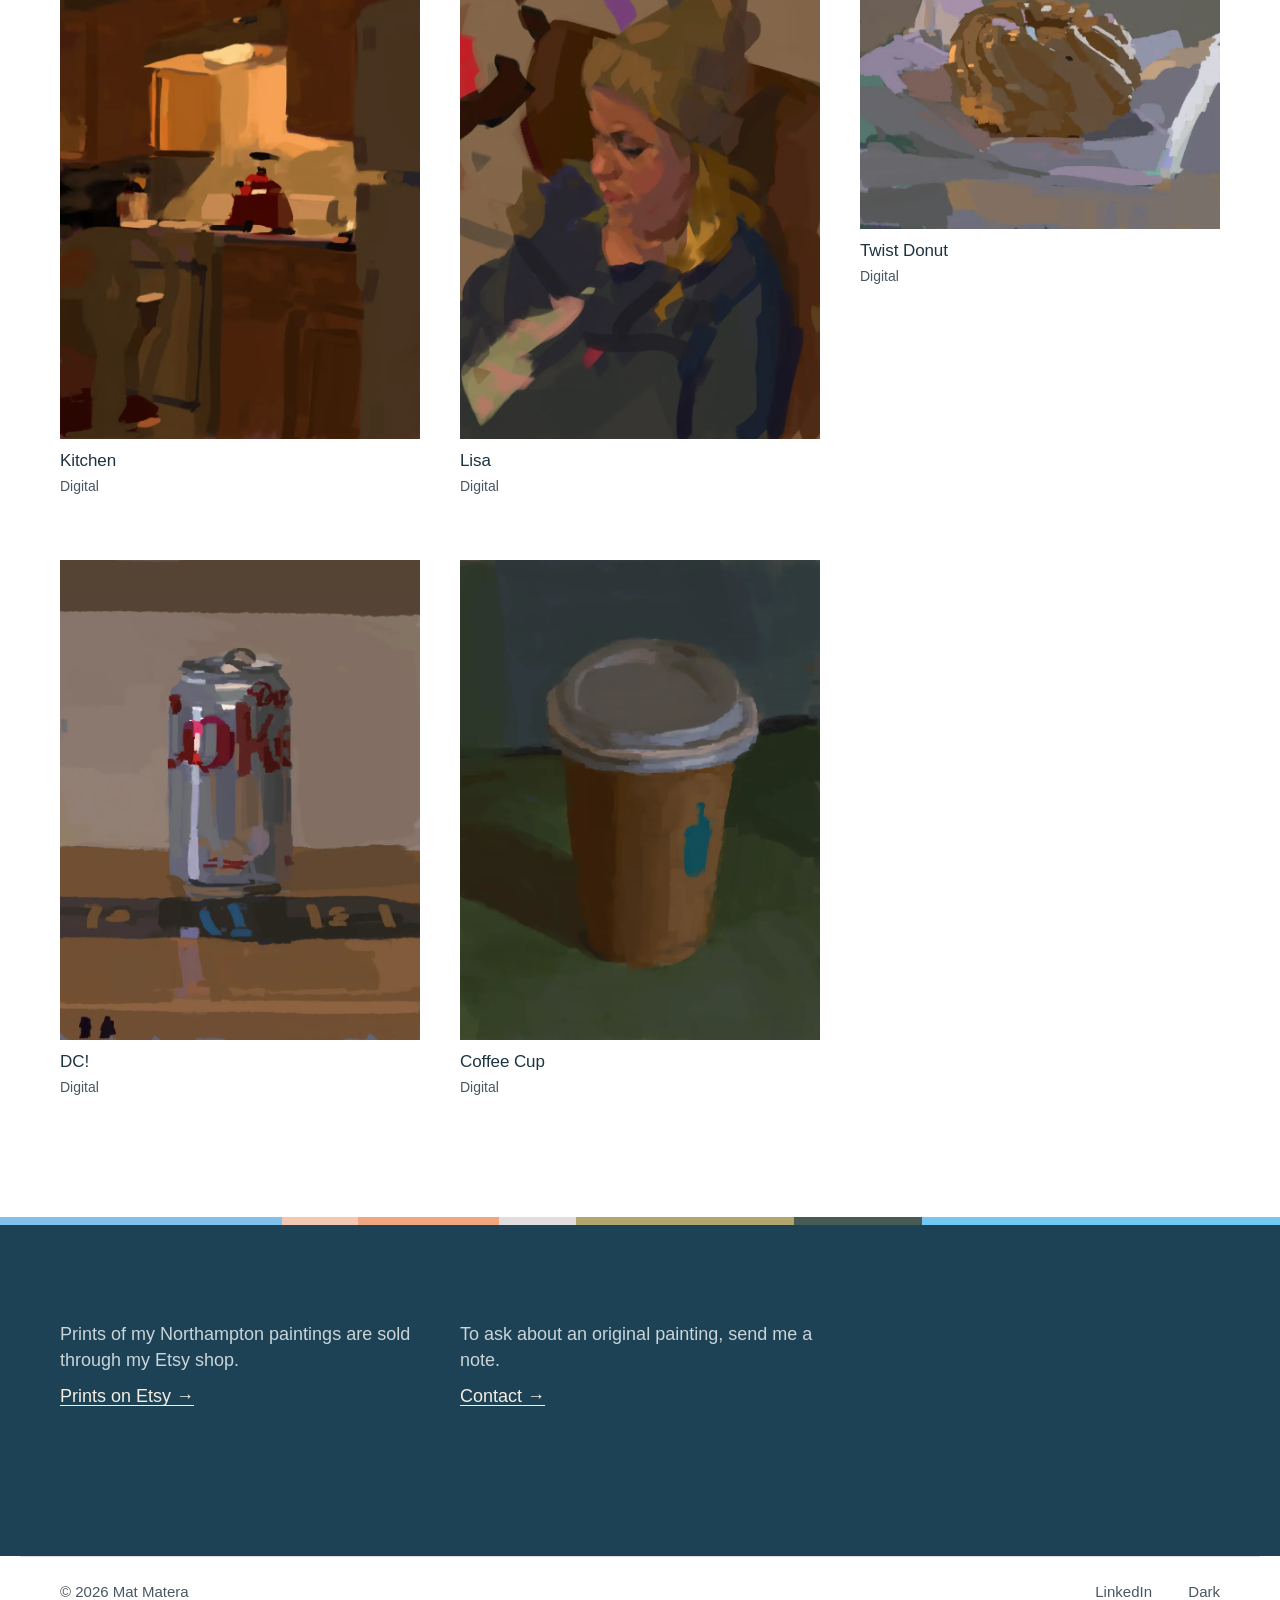
==== commit b1c135d6: "Artwork page: no page pinch-zoom; zoom stays in the large view Co-Authored-By: Claude Opus 5.5 <nore" ====
--- a/artwork.html
+++ b/artwork.html
@@ -2,13 +2,13 @@
 <html lang="en">
 <head>
 <meta charset="utf-8">
-<meta name="viewport" content="width=device-width, initial-scale=1">
+<meta name="viewport" content="width=device-width, initial-scale=1, maximum-scale=1, user-scalable=no">
 <title>Artwork | Mat Matera</title>
 <meta name="description" content="Oil paintings, oil pastels, charcoal drawings and digital paintings by Mat Matera.">
 <meta name="color-scheme" content="light dark">
 <script>document.documentElement.classList.add("js");try{var t=localStorage.getItem("theme");if(t==="dark"||t==="light")document.documentElement.setAttribute("data-theme",t)}catch(e){}</script>
 <link rel="stylesheet" href="styles.css?v=ee28f65b">
-<link rel="stylesheet" href="artwork.css?v=b0168fcd">
+<link rel="stylesheet" href="artwork.css?v=d626d8d2">
 </head>
 <body>
 <a class="skip" href="#main">Skip to content</a>
@@ -93,6 +93,6 @@
 <nav aria-label="Elsewhere"><a href="https://www.linkedin.com/in/matmatera" rel="noopener">LinkedIn</a></nav>
 </footer>
 <div class="float-bar"><a class="float-prints" href="https://www.etsy.com/shop/MatMateraArt" rel="noopener">Prints on Etsy</a></div>
-<script src="site.js?v=2abbc225" defer></script>
+<script src="site.js?v=6c7eabf7" defer></script>
 </body>
 </html>
--- a/artwork.css
+++ b/artwork.css
@@ -68,3 +68,7 @@
   .work figcaption { padding-top: 6px; font-size: .75rem; line-height: 1.35; }
   .work figcaption .t { font-size: .875rem; }
 }
+
+/* The Artwork page itself doesn't pinch-zoom (Mat's request): zooming happens in the large view, which has
+   its own zoom. Scrolling still works. The viewport tag covers Android; this covers iPhone. */
+html { touch-action: pan-x pan-y; }
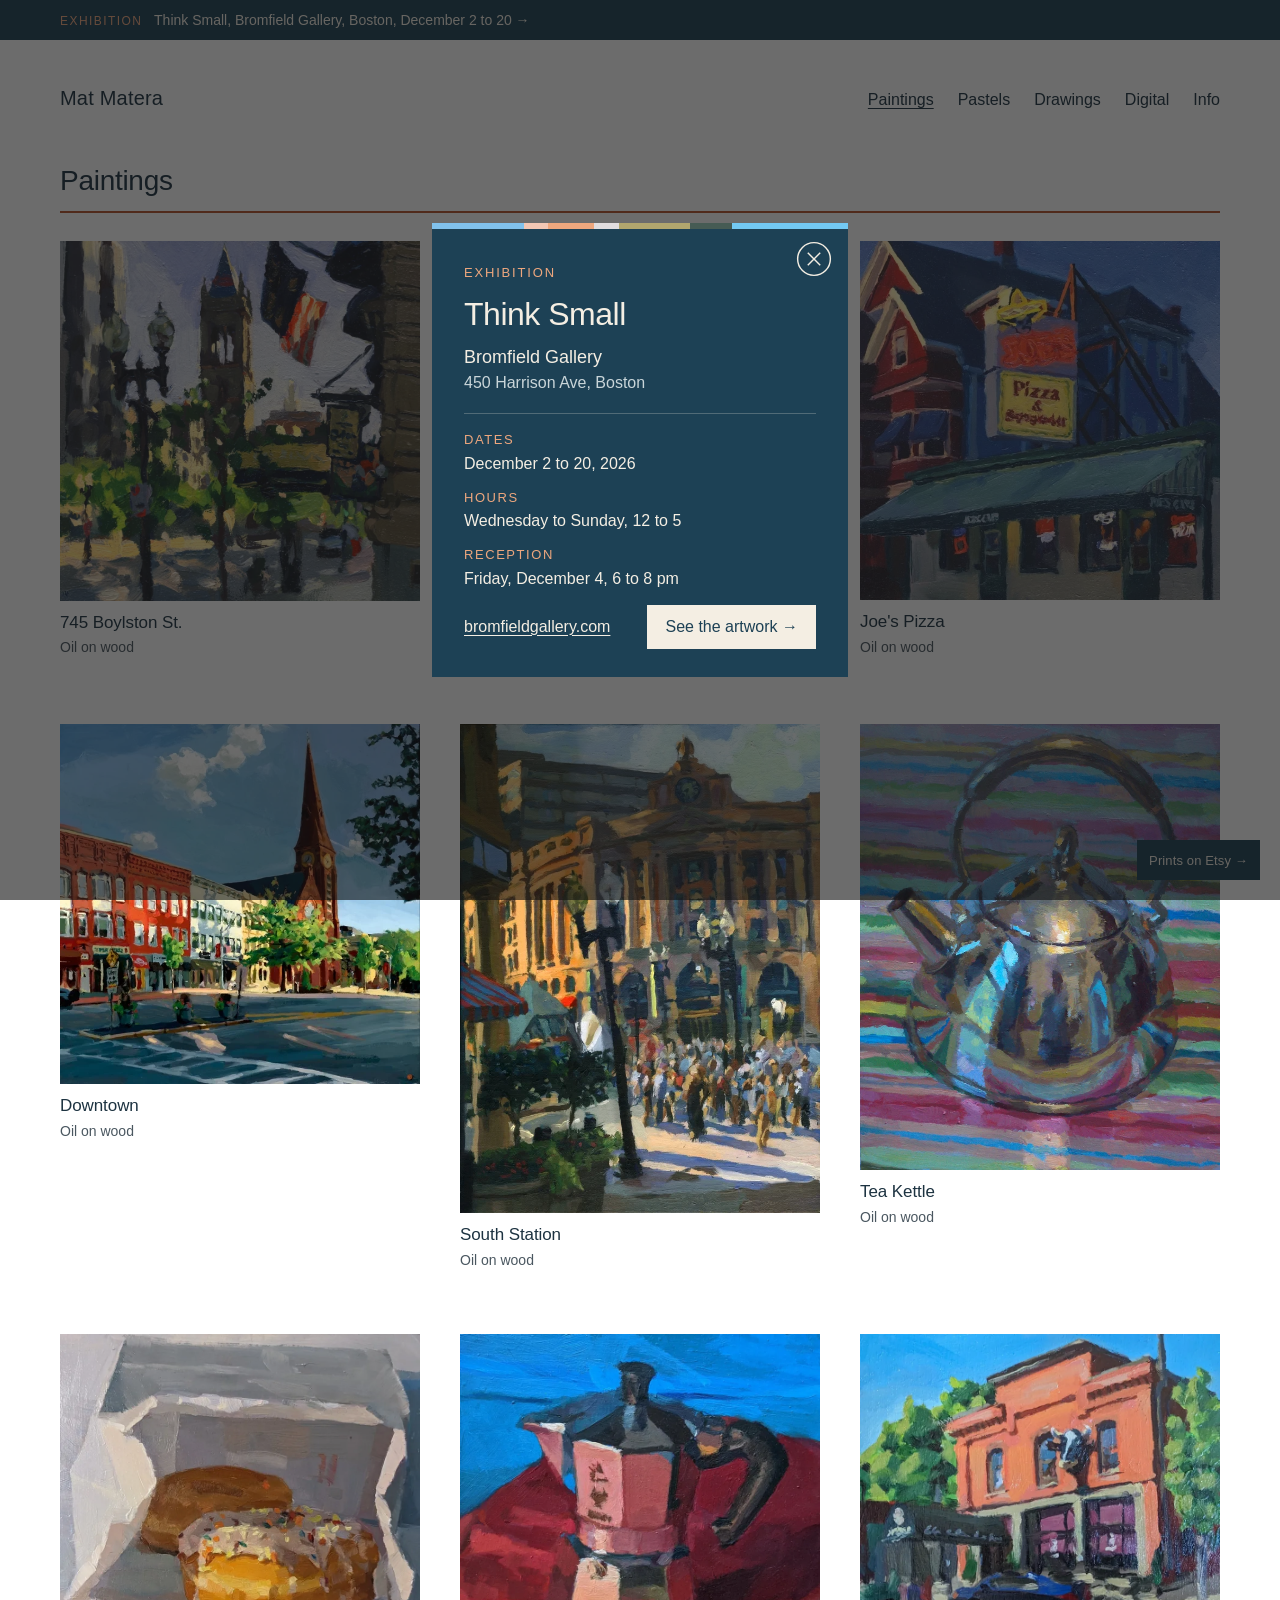
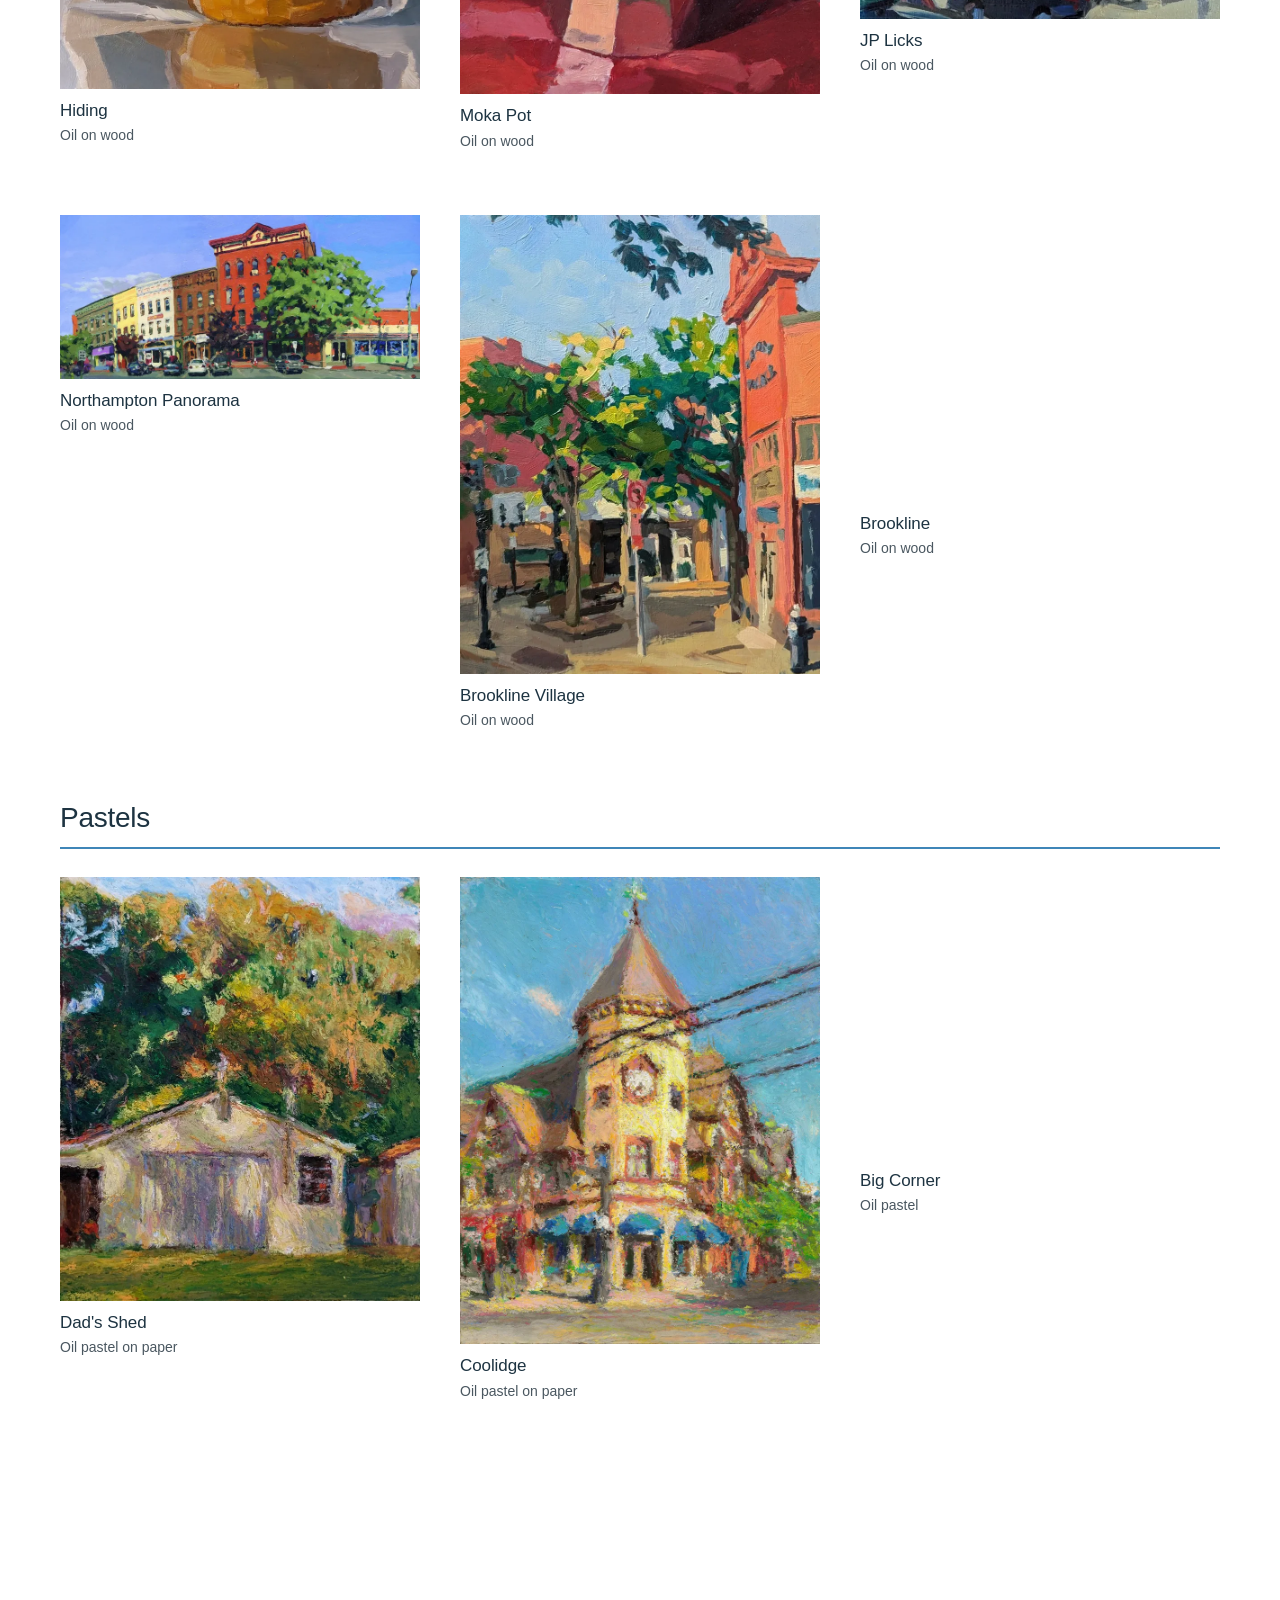
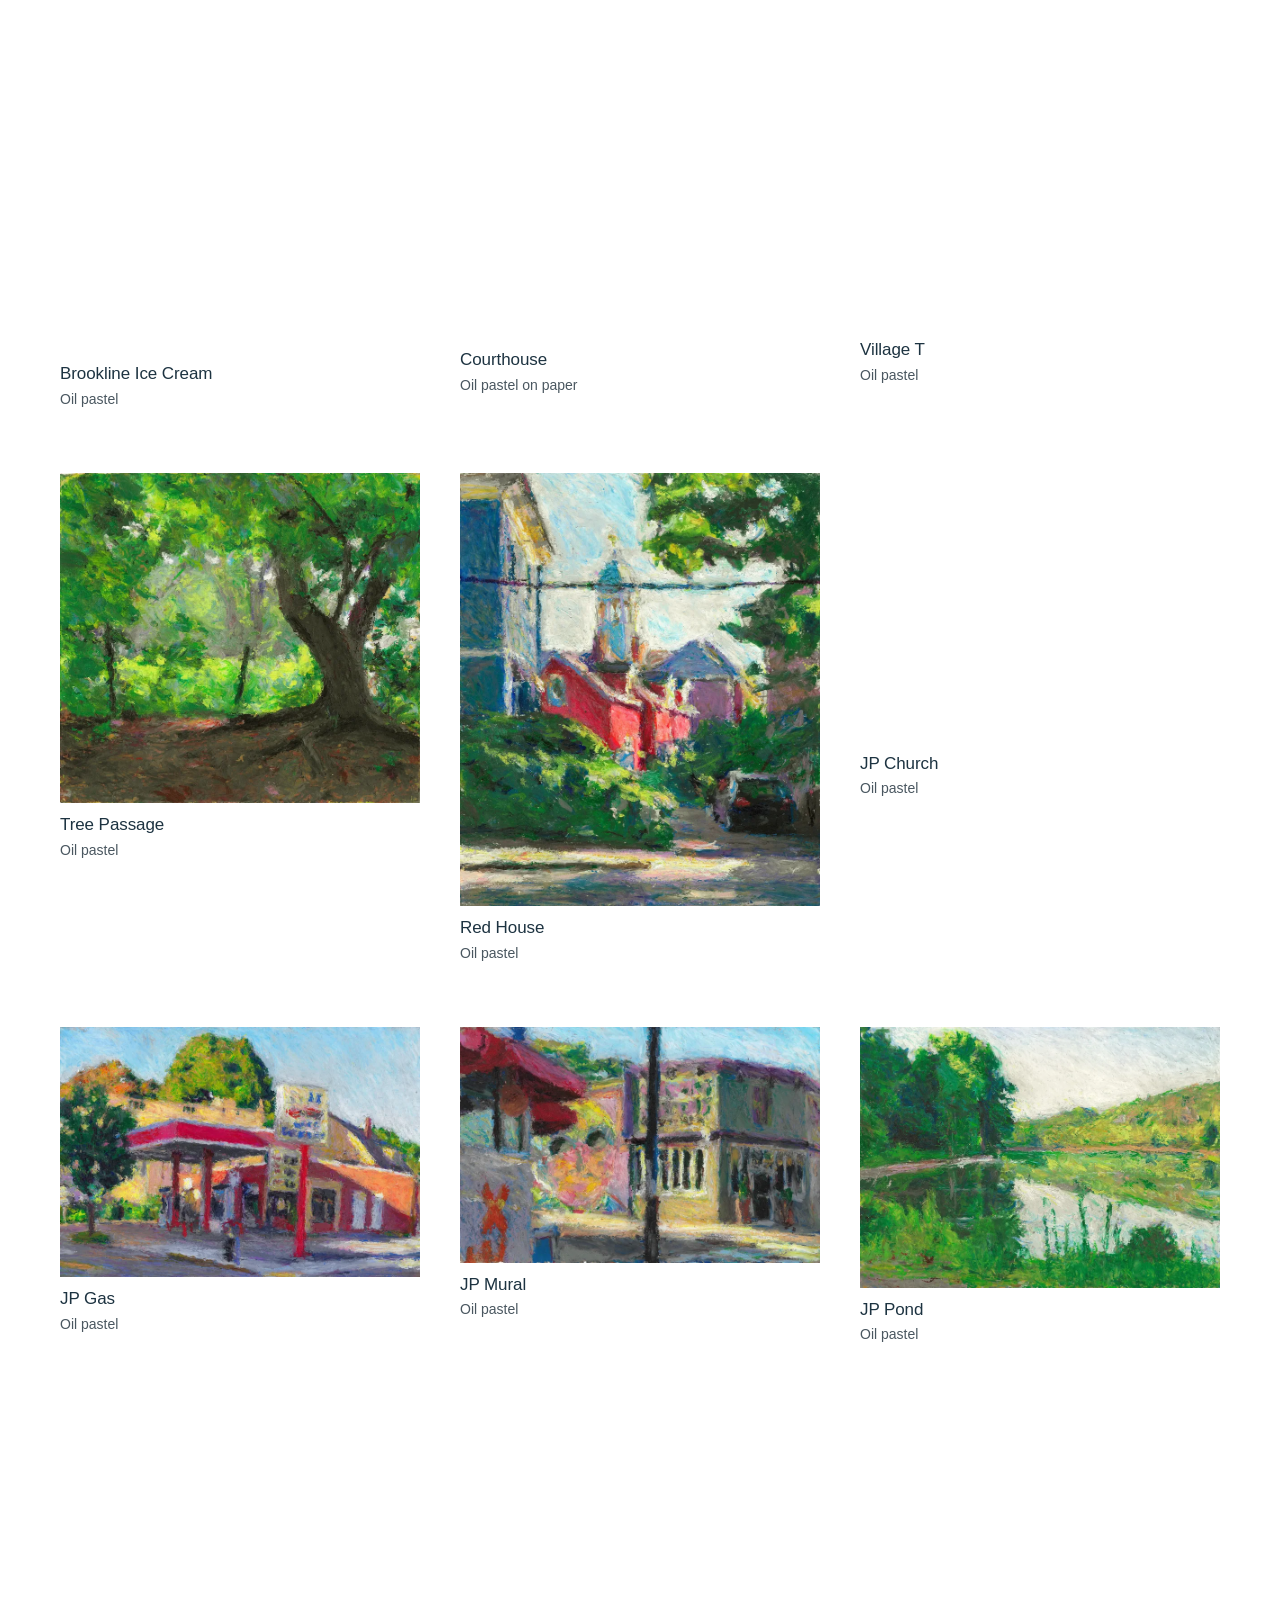
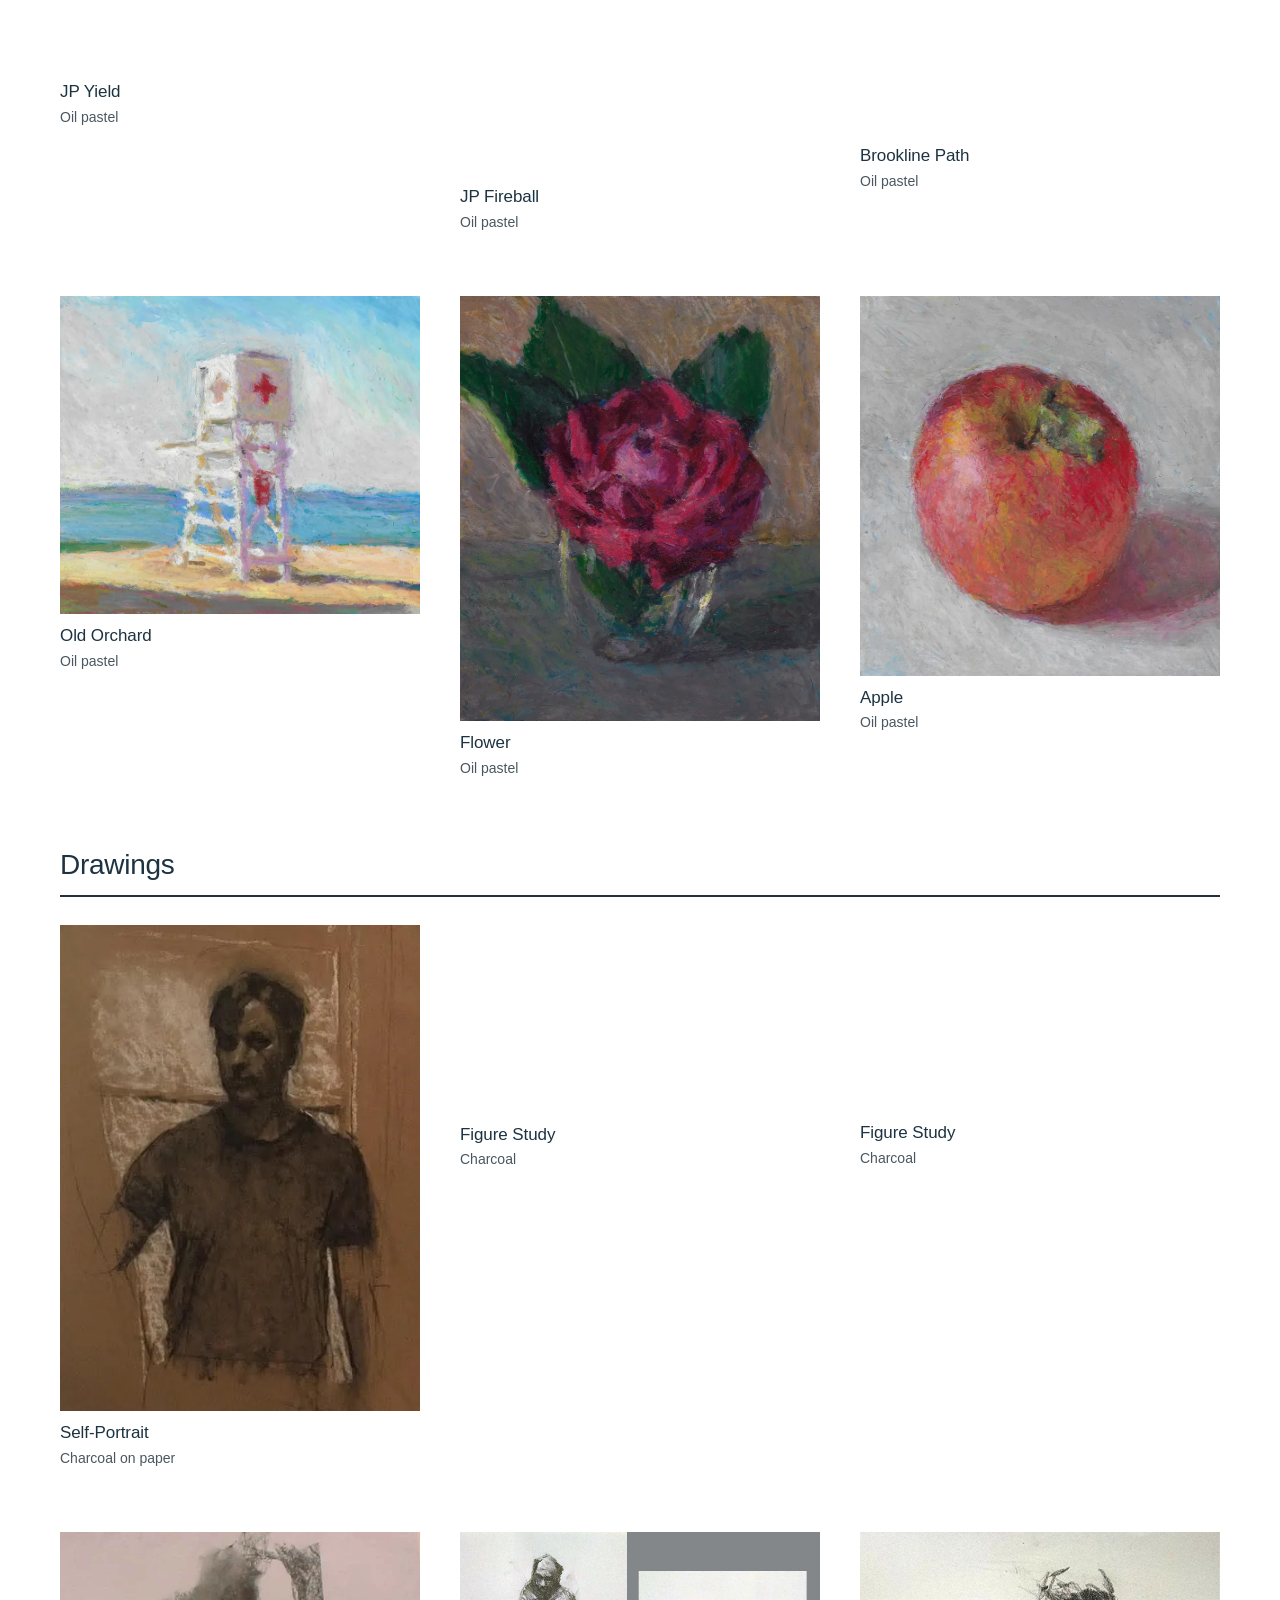
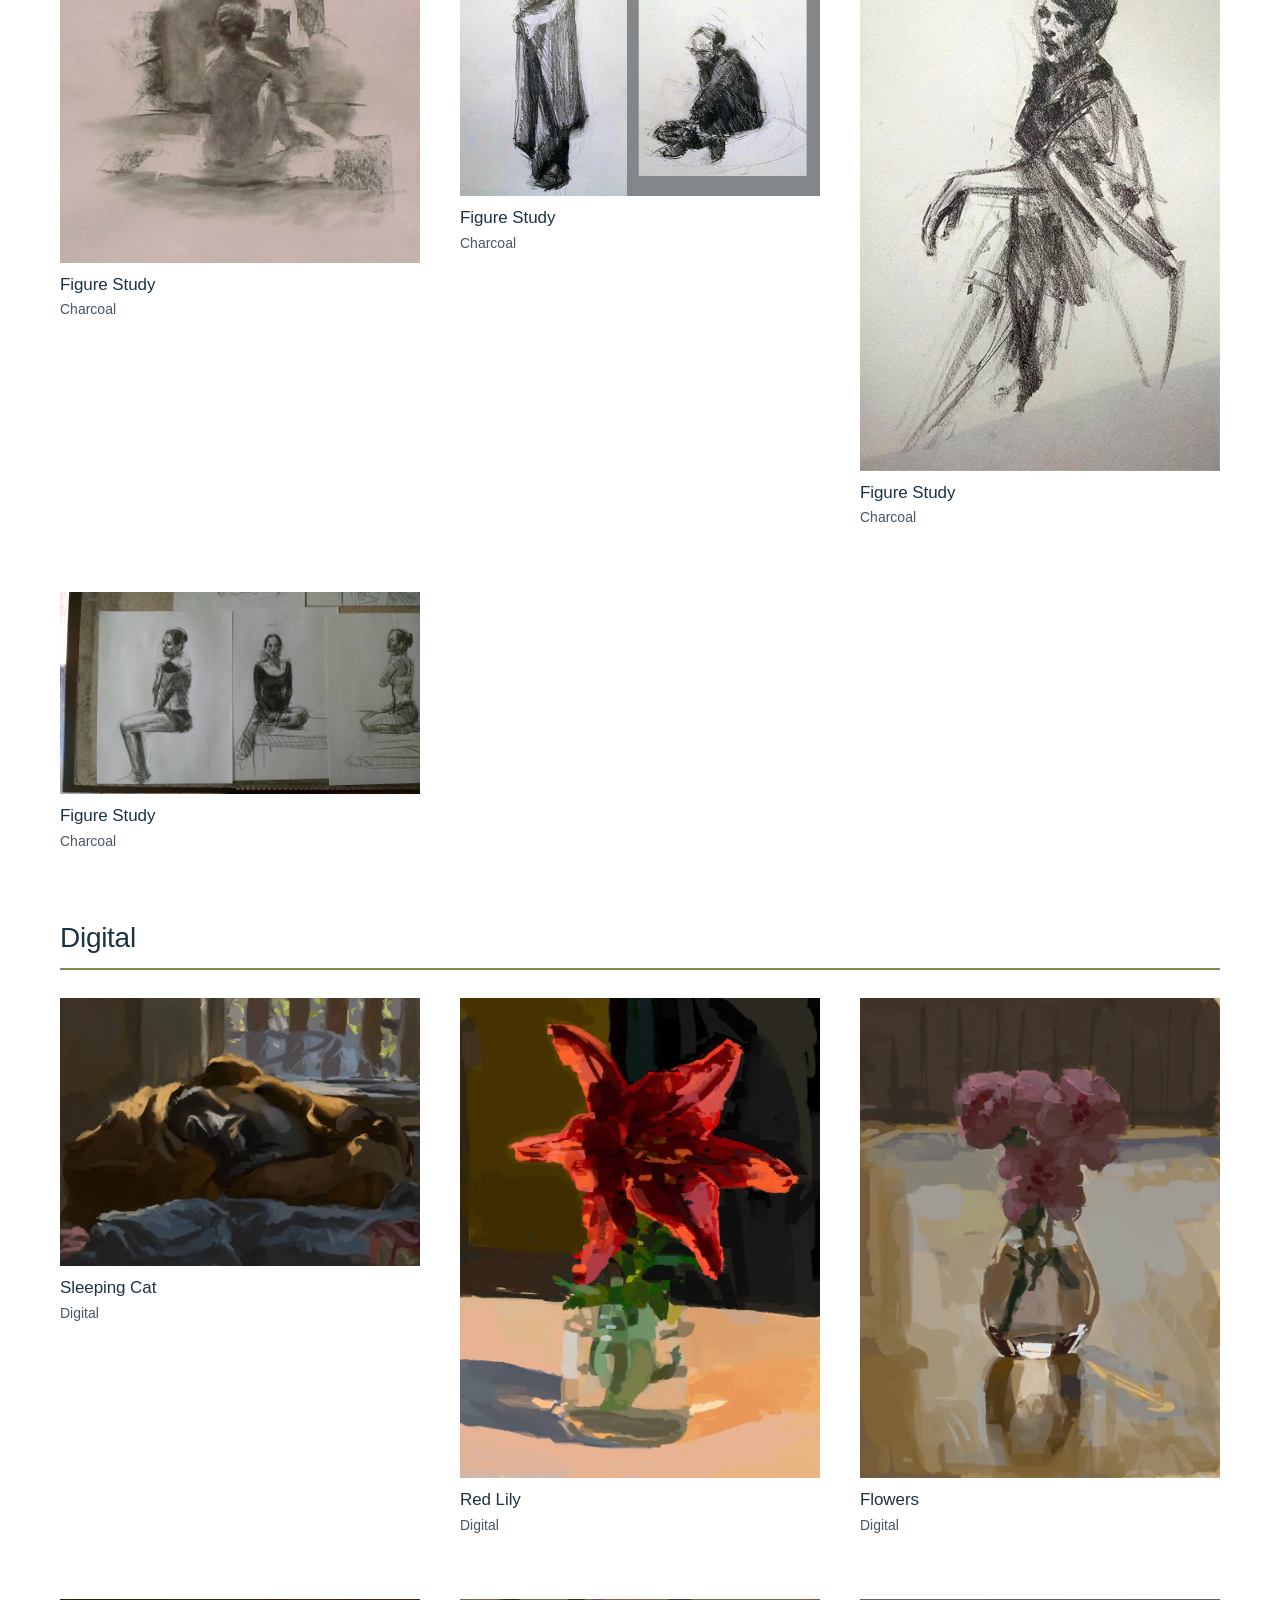
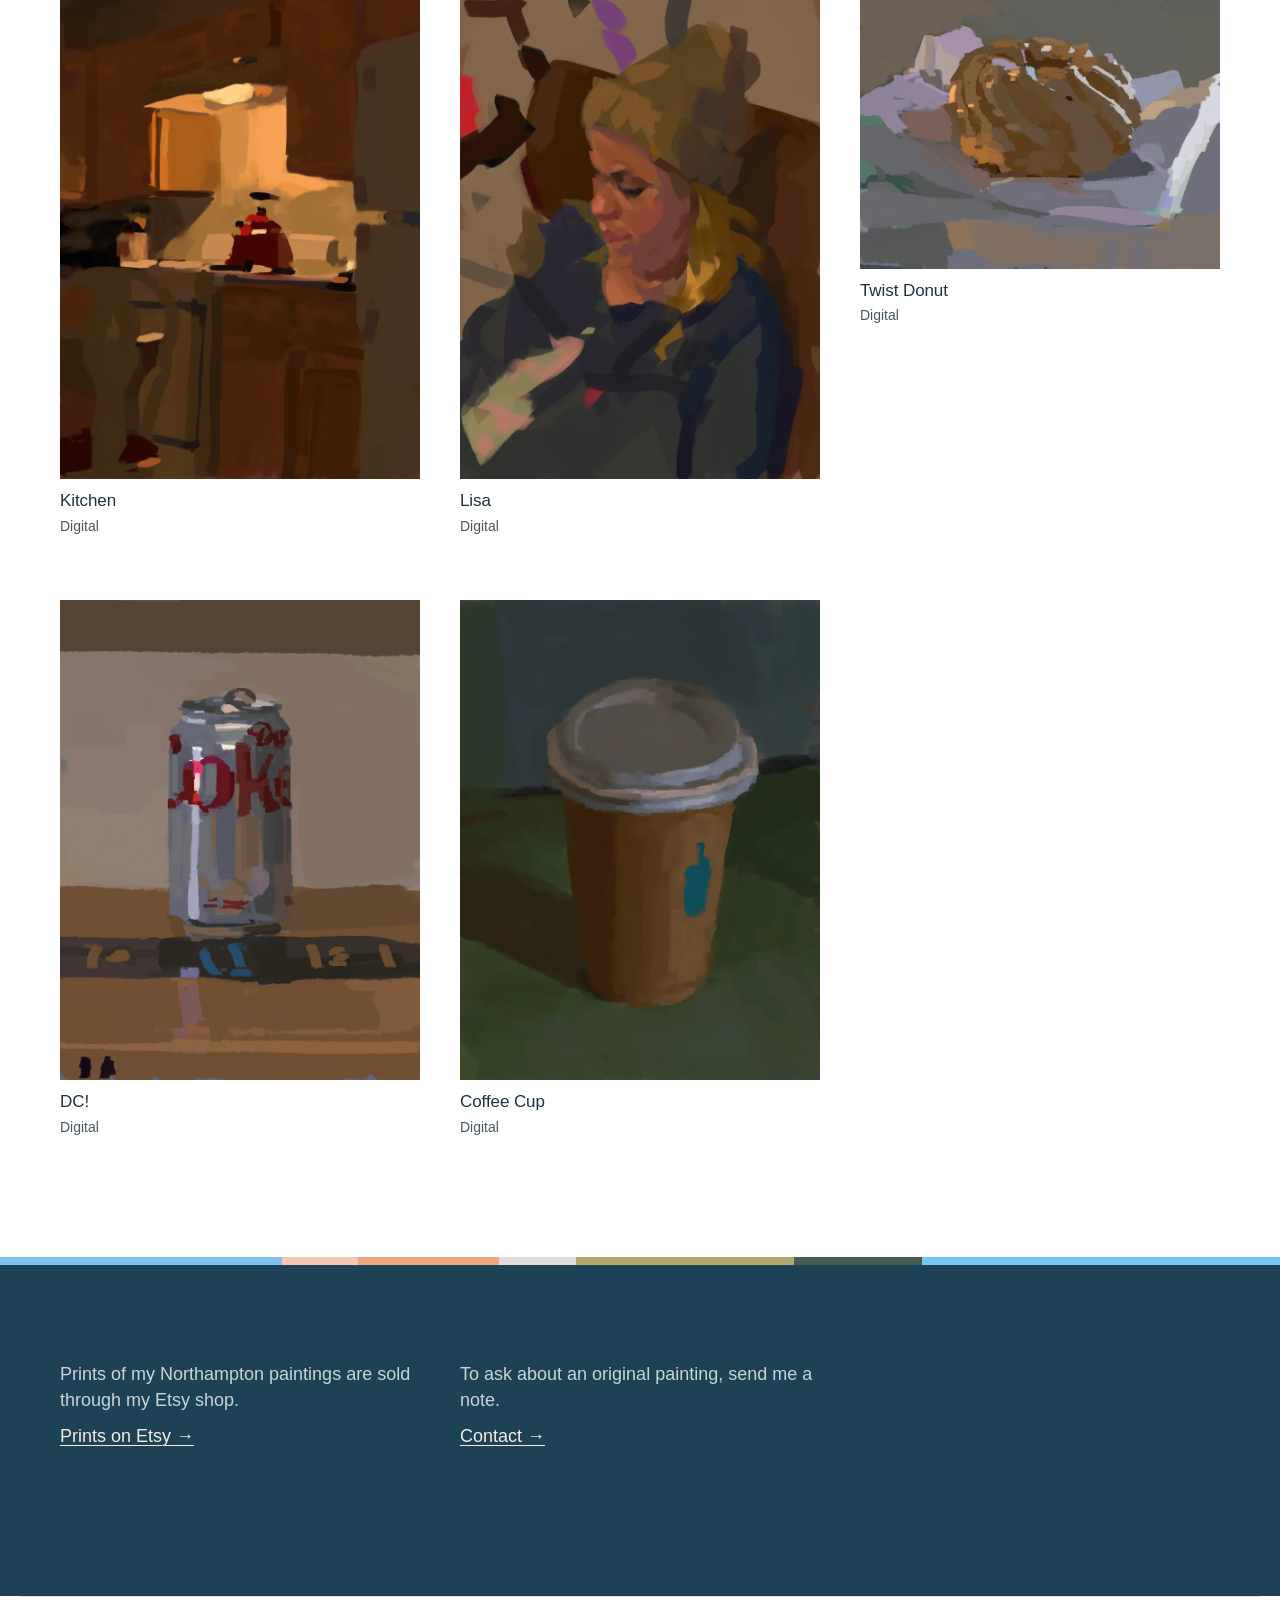
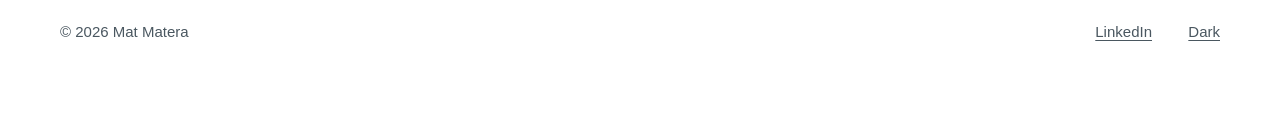
==== commit 897e5f38: "Artwork becomes the front page; the show opens as a closable card with a line at the top; old Home r" ====
--- a/artwork.html
+++ b/artwork.html
@@ -2,97 +2,11 @@
 <html lang="en">
 <head>
 <meta charset="utf-8">
-<meta name="viewport" content="width=device-width, initial-scale=1, maximum-scale=1, user-scalable=no">
-<title>Artwork | Mat Matera</title>
-<meta name="description" content="Oil paintings, oil pastels, charcoal drawings and digital paintings by Mat Matera.">
-<meta name="color-scheme" content="light dark">
-<script>document.documentElement.classList.add("js");try{var t=localStorage.getItem("theme");if(t==="dark"||t==="light")document.documentElement.setAttribute("data-theme",t)}catch(e){}</script>
-<link rel="stylesheet" href="styles.css?v=ee28f65b">
-<link rel="stylesheet" href="artwork.css?v=d626d8d2">
+<title>Mat Matera</title>
+<meta name="robots" content="noindex">
+<link rel="canonical" href="/">
+<script>location.replace("/" + location.search + location.hash);</script>
+<meta http-equiv="refresh" content="0; url=/">
 </head>
-<body>
-<a class="skip" href="#main">Skip to content</a>
-<header class="site-head" id="top">
-<a class="site-name" href="index.html">Mat Matera</a>
-<nav aria-label="Main"><span class="nav-art" role="group" aria-label="Artwork"><a href="#oils">Paintings</a><a href="#pastels">Pastels</a><a href="#charcoal">Drawings</a><a href="#digital">Digital</a></span><a href="info.html">Info</a></nav>
-</header>
-<main id="main" data-see-all="20" data-show="6">
-<h1 class="vh">Artwork</h1>
-<section class="section" id="oils" aria-labelledby="oils-h">
-<div class="section-head"><h2 id="oils-h">Paintings</h2></div>
-<div class="works">
-<figure class="work"><a class="zoom" href="assets/paintings/745-boylston-st.webp" data-title="745 Boylston St." data-medium="Oil on wood"><img src="assets/paintings/745-boylston-st.webp" alt="Oil painting of the Old South Church tower on Boylston Street, framed by trees and flags" width="863" height="863" style="--w:863px" decoding="async"></a><figcaption><span class="t">745 Boylston St.</span><span class="m">Oil on wood</span></figcaption></figure>
-<figure class="work"><a class="zoom" href="assets/paintings/calvin-theater.webp" data-title="Calvin Theater" data-medium="Oil on wood"><img src="assets/paintings/calvin-theater.webp" alt="Oil painting of the red-brick Calvin Theater beneath a stormy blue-gray sky" width="881" height="888" style="--w:881px" loading="lazy" decoding="async"></a><figcaption><span class="t">Calvin Theater</span><span class="m">Oil on wood</span></figcaption></figure>
-<figure class="work"><a class="zoom" href="assets/paintings/joes-pizza.webp" data-title="Joe&#x27;s Pizza" data-medium="Oil on wood"><img src="assets/paintings/joes-pizza.webp" alt="Oil painting of Joe&#x27;s Pizza storefront glowing against a dark evening street" width="590" height="589" style="--w:590px" loading="lazy" decoding="async"></a><figcaption><span class="t">Joe&#x27;s Pizza</span><span class="m">Oil on wood</span></figcaption></figure>
-<figure class="work"><a class="zoom" href="assets/paintings/downtown.webp" data-title="Downtown" data-medium="Oil on wood"><img src="assets/paintings/downtown.webp" alt="Oil painting of a sunlit downtown street with a white church steeple and red-brick buildings" width="593" height="592" style="--w:593px" loading="lazy" decoding="async"></a><figcaption><span class="t">Downtown</span><span class="m">Oil on wood</span></figcaption></figure>
-<figure class="work"><a class="zoom" href="assets/paintings/south-station.webp" data-title="South Station" data-medium="Oil on wood"><img src="assets/paintings/south-station.webp" alt="Oil painting of a grand columned building and clock tower overlooking a crowded city square" width="663" height="900" style="--w:663px" loading="lazy" decoding="async"></a><figcaption><span class="t">South Station</span><span class="m">Oil on wood</span></figcaption></figure>
-<figure class="work"><a class="zoom" href="assets/paintings/tea-kettle.webp" data-title="Tea Kettle" data-medium="Oil on wood"><img src="assets/paintings/tea-kettle.webp" alt="Oil painting of a reflective metal tea kettle on a brightly striped cloth" width="685" height="848" style="--w:685px" loading="lazy" decoding="async"></a><figcaption><span class="t">Tea Kettle</span><span class="m">Oil on wood</span></figcaption></figure>
-<figure class="work"><a class="zoom" href="assets/paintings/donuts.webp" data-title="Hiding" data-medium="Oil on wood"><img src="assets/paintings/donuts.webp" srcset="assets/paintings/donuts-800.webp 800w, assets/paintings/donuts-1200.webp 1200w, assets/paintings/donuts.webp 1382w" sizes="(min-width: 1240px) 380px, (min-width: 960px) 31vw, (min-width: 560px) 48vw, 92vw" alt="Oil painting of two donuts in a white paper bag, one glazed and covered with colorful sprinkles" width="1382" height="1361" style="--w:1382px" loading="lazy" decoding="async"></a><figcaption><span class="t">Hiding</span><span class="m">Oil on wood</span></figcaption></figure>
-<figure class="work"><a class="zoom" href="assets/paintings/moka-pot.webp" data-title="Moka Pot" data-medium="Oil on wood"><img src="assets/paintings/moka-pot.webp" srcset="assets/paintings/moka-pot-800.webp 800w, assets/paintings/moka-pot-1200.webp 1200w, assets/paintings/moka-pot.webp 1867w" sizes="(min-width: 1240px) 380px, (min-width: 960px) 31vw, (min-width: 560px) 48vw, 92vw" alt="Oil painting of a silver and red moka pot on richly folded red fabric against a blue background" width="1867" height="1867" style="--w:1867px" loading="lazy" decoding="async"></a><figcaption><span class="t">Moka Pot</span><span class="m">Oil on wood</span></figcaption></figure>
-<figure class="work"><a class="zoom" href="assets/paintings/cow-head.webp" data-title="JP Licks" data-medium="Oil on wood"><img src="assets/paintings/cow-head.webp" srcset="assets/paintings/cow-head-800.webp 800w, assets/paintings/cow-head.webp 1217w" sizes="(min-width: 1240px) 380px, (min-width: 960px) 31vw, (min-width: 560px) 48vw, 92vw" alt="Oil painting of a red-brick storefront with a sculpted cow head above the entrance" width="1217" height="962" style="--w:1217px" loading="lazy" decoding="async"></a><figcaption><span class="t">JP Licks</span><span class="m">Oil on wood</span></figcaption></figure>
-<figure class="work"><a class="zoom" href="assets/paintings/northampton-panorama.webp" data-title="Northampton Panorama" data-medium="Oil on wood"><img src="assets/paintings/northampton-panorama.webp" srcset="assets/paintings/northampton-panorama-800.webp 800w, assets/paintings/northampton-panorama-1200.webp 1200w, assets/paintings/northampton-panorama.webp 1600w" sizes="(min-width: 1240px) 380px, (min-width: 960px) 31vw, (min-width: 560px) 48vw, 92vw" alt="Panoramic oil painting of a colorful downtown streetscape beneath a clear blue sky" width="1600" height="727" style="--w:1600px" loading="lazy" decoding="async"></a><figcaption><span class="t">Northampton Panorama</span><span class="m">Oil on wood</span></figcaption></figure>
-<figure class="work"><a class="zoom" href="assets/paintings/red-building.webp" data-title="Brookline Village" data-medium="Oil on wood"><img src="assets/paintings/red-building.webp" srcset="assets/paintings/red-building-800.webp 800w, assets/paintings/red-building.webp 1043w" sizes="(min-width: 1240px) 380px, (min-width: 960px) 31vw, (min-width: 560px) 48vw, 92vw" alt="Oil painting of a sunlit red building and leafy trees at a downtown corner" width="1043" height="1328" style="--w:1043px" loading="lazy" decoding="async"></a><figcaption><span class="t">Brookline Village</span><span class="m">Oil on wood</span></figcaption></figure>
-<figure class="work"><a class="zoom" href="assets/paintings/lioncub-ice-cream-co.webp" data-title="Brookline" data-medium="Oil on wood"><img src="assets/paintings/lioncub-ice-cream-co.webp" srcset="assets/paintings/lioncub-ice-cream-co-800.webp 800w, assets/paintings/lioncub-ice-cream-co.webp 1289w" sizes="(min-width: 1240px) 380px, (min-width: 960px) 31vw, (min-width: 560px) 48vw, 92vw" alt="Oil painting of the Lioncub Ice Cream Co. storefront in warm afternoon light" width="1289" height="1027" style="--w:1289px" loading="lazy" decoding="async"></a><figcaption><span class="t">Brookline</span><span class="m">Oil on wood</span></figcaption></figure>
-</div>
-</section>
-<section class="section" id="pastels" aria-labelledby="pastels-h">
-<div class="section-head"><h2 id="pastels-h">Pastels</h2></div>
-<div class="works">
-<figure class="work"><a class="zoom" href="assets/pastels/dad-shed.webp" data-title="Dad&#x27;s Shed" data-medium="Oil pastel on paper"><img src="assets/pastels/dad-shed.webp" srcset="assets/pastels/dad-shed-800.webp 800w, assets/pastels/dad-shed.webp 1326w" sizes="(min-width: 1240px) 380px, (min-width: 960px) 31vw, (min-width: 560px) 48vw, 92vw" alt="Oil pastel of a sunlit white shed with a dark window, under tall green and autumn-orange trees" width="1326" height="1560" style="--w:1326px" loading="lazy" decoding="async"></a><figcaption><span class="t">Dad&#x27;s Shed</span><span class="m">Oil pastel on paper</span></figcaption></figure>
-<figure class="work"><a class="zoom" href="assets/pastels/coolidge.webp" data-title="Coolidge" data-medium="Oil pastel on paper"><img src="assets/pastels/coolidge.webp" srcset="assets/pastels/coolidge-800.webp 800w, assets/pastels/coolidge-1200.webp 1200w, assets/pastels/coolidge.webp 1542w" sizes="(min-width: 1240px) 380px, (min-width: 960px) 31vw, (min-width: 560px) 48vw, 92vw" alt="Oil pastel of a sunlit yellow clock tower in Brookline against a bright blue sky" width="1542" height="2000" style="--w:1542px" loading="lazy" decoding="async"></a><figcaption><span class="t">Coolidge</span><span class="m">Oil pastel on paper</span></figcaption></figure>
-<figure class="work"><a class="zoom" href="assets/pastels/bigcorner.webp" data-title="Big Corner" data-medium="Oil pastel"><img src="assets/pastels/bigcorner.webp" srcset="assets/pastels/bigcorner-800.webp 800w, assets/pastels/bigcorner-1200.webp 1200w, assets/pastels/bigcorner.webp 2000w" sizes="(min-width: 1240px) 380px, (min-width: 960px) 31vw, (min-width: 560px) 48vw, 92vw" alt="Oil pastel of a curved white corner storefront building with a spire against a blue sky" width="2000" height="1563" style="--w:2000px" loading="lazy" decoding="async"></a><figcaption><span class="t">Big Corner</span><span class="m">Oil pastel</span></figcaption></figure>
-<figure class="work"><a class="zoom" href="assets/pastels/brookline-icecream.webp" data-title="Brookline Ice Cream" data-medium="Oil pastel"><img src="assets/pastels/brookline-icecream.webp" srcset="assets/pastels/brookline-icecream-800.webp 800w, assets/pastels/brookline-icecream-1200.webp 1200w, assets/pastels/brookline-icecream.webp 1479w" sizes="(min-width: 1240px) 380px, (min-width: 960px) 31vw, (min-width: 560px) 48vw, 92vw" alt="Oil pastel of a sunlit yellow brick storefront with a dark awning and a tree at the corner" width="1479" height="2000" style="--w:1479px" loading="lazy" decoding="async"></a><figcaption><span class="t">Brookline Ice Cream</span><span class="m">Oil pastel</span></figcaption></figure>
-<figure class="work"><a class="zoom" href="assets/pastels/courthouse.webp" data-title="Courthouse" data-medium="Oil pastel on paper"><img src="assets/pastels/courthouse.webp" srcset="assets/pastels/courthouse-800.webp 800w, assets/pastels/courthouse-1200.webp 1200w, assets/pastels/courthouse.webp 1524w" sizes="(min-width: 1240px) 380px, (min-width: 960px) 31vw, (min-width: 560px) 48vw, 92vw" alt="Oil pastel of an arched building and green cupola framed by autumn foliage" width="1524" height="2000" style="--w:1524px" loading="lazy" decoding="async"></a><figcaption><span class="t">Courthouse</span><span class="m">Oil pastel on paper</span></figcaption></figure>
-<figure class="work"><a class="zoom" href="assets/pastels/villiage-t.webp" data-title="Village T" data-medium="Oil pastel"><img src="assets/pastels/villiage-t.webp" srcset="assets/pastels/villiage-t-800.webp 800w, assets/pastels/villiage-t-1200.webp 1200w, assets/pastels/villiage-t.webp 1555w" sizes="(min-width: 1240px) 380px, (min-width: 960px) 31vw, (min-width: 560px) 48vw, 92vw" alt="Oil pastel of a shaded sidewalk and T stop sign under green trees" width="1555" height="2000" style="--w:1555px" loading="lazy" decoding="async"></a><figcaption><span class="t">Village T</span><span class="m">Oil pastel</span></figcaption></figure>
-<figure class="work"><a class="zoom" href="assets/pastels/treepassage.webp" data-title="Tree Passage" data-medium="Oil pastel"><img src="assets/pastels/treepassage.webp" srcset="assets/pastels/treepassage-800.webp 800w, assets/pastels/treepassage-1200.webp 1200w, assets/pastels/treepassage.webp 2000w" sizes="(min-width: 1240px) 380px, (min-width: 960px) 31vw, (min-width: 560px) 48vw, 92vw" alt="Oil pastel of a large tree arching over a shaded wooded path" width="2000" height="1833" style="--w:2000px" loading="lazy" decoding="async"></a><figcaption><span class="t">Tree Passage</span><span class="m">Oil pastel</span></figcaption></figure>
-<figure class="work"><a class="zoom" href="assets/pastels/redhouse.webp" data-title="Red House" data-medium="Oil pastel"><img src="assets/pastels/redhouse.webp" srcset="assets/pastels/redhouse-800.webp 800w, assets/pastels/redhouse-1200.webp 1200w, assets/pastels/redhouse.webp 1664w" sizes="(min-width: 1240px) 380px, (min-width: 960px) 31vw, (min-width: 560px) 48vw, 92vw" alt="Oil pastel of a red house with a cupola seen past green shrubs and a parked car" width="1664" height="2000" style="--w:1664px" loading="lazy" decoding="async"></a><figcaption><span class="t">Red House</span><span class="m">Oil pastel</span></figcaption></figure>
-<figure class="work"><a class="zoom" href="assets/pastels/jp-church.webp" data-title="JP Church" data-medium="Oil pastel"><img src="assets/pastels/jp-church.webp" srcset="assets/pastels/jp-church-800.webp 800w, assets/pastels/jp-church-1200.webp 1200w, assets/pastels/jp-church.webp 2000w" sizes="(min-width: 1240px) 380px, (min-width: 960px) 31vw, (min-width: 560px) 48vw, 92vw" alt="Oil pastel of a curving street lined with brick buildings and a church tower in Jamaica Plain" width="2000" height="1492" style="--w:2000px" loading="lazy" decoding="async"></a><figcaption><span class="t">JP Church</span><span class="m">Oil pastel</span></figcaption></figure>
-<figure class="work"><a class="zoom" href="assets/pastels/jp-gas.webp" data-title="JP Gas" data-medium="Oil pastel"><img src="assets/pastels/jp-gas.webp" srcset="assets/pastels/jp-gas-800.webp 800w, assets/pastels/jp-gas-1200.webp 1200w, assets/pastels/jp-gas.webp 2000w" sizes="(min-width: 1240px) 380px, (min-width: 960px) 31vw, (min-width: 560px) 48vw, 92vw" alt="Oil pastel of a red-canopied gas station and shop under summer trees" width="2000" height="1390" style="--w:2000px" loading="lazy" decoding="async"></a><figcaption><span class="t">JP Gas</span><span class="m">Oil pastel</span></figcaption></figure>
-<figure class="work"><a class="zoom" href="assets/pastels/jp-mural.webp" data-title="JP Mural" data-medium="Oil pastel"><img src="assets/pastels/jp-mural.webp" srcset="assets/pastels/jp-mural-800.webp 800w, assets/pastels/jp-mural-1200.webp 1200w, assets/pastels/jp-mural.webp 2000w" sizes="(min-width: 1240px) 380px, (min-width: 960px) 31vw, (min-width: 560px) 48vw, 92vw" alt="Oil pastel of a street corner with a colorful mural, a red awning and a utility pole" width="2000" height="1309" style="--w:2000px" loading="lazy" decoding="async"></a><figcaption><span class="t">JP Mural</span><span class="m">Oil pastel</span></figcaption></figure>
-<figure class="work"><a class="zoom" href="assets/pastels/jp-pond.webp" data-title="JP Pond" data-medium="Oil pastel"><img src="assets/pastels/jp-pond.webp" srcset="assets/pastels/jp-pond-800.webp 800w, assets/pastels/jp-pond-1200.webp 1200w, assets/pastels/jp-pond.webp 2000w" sizes="(min-width: 1240px) 380px, (min-width: 960px) 31vw, (min-width: 560px) 48vw, 92vw" alt="Oil pastel of a pond reflecting green trees and a far hillside" width="2000" height="1448" style="--w:2000px" loading="lazy" decoding="async"></a><figcaption><span class="t">JP Pond</span><span class="m">Oil pastel</span></figcaption></figure>
-<figure class="work"><a class="zoom" href="assets/pastels/jp-yield.webp" data-title="JP Yield" data-medium="Oil pastel"><img src="assets/pastels/jp-yield.webp" srcset="assets/pastels/jp-yield-800.webp 800w, assets/pastels/jp-yield-1200.webp 1200w, assets/pastels/jp-yield.webp 2000w" sizes="(min-width: 1240px) 380px, (min-width: 960px) 31vw, (min-width: 560px) 48vw, 92vw" alt="Oil pastel of a yield sign and street lamp in front of sunlit trees" width="2000" height="1453" style="--w:2000px" loading="lazy" decoding="async"></a><figcaption><span class="t">JP Yield</span><span class="m">Oil pastel</span></figcaption></figure>
-<figure class="work"><a class="zoom" href="assets/pastels/jp-fireball.webp" data-title="JP Fireball" data-medium="Oil pastel"><img src="assets/pastels/jp-fireball.webp" srcset="assets/pastels/jp-fireball-800.webp 800w, assets/pastels/jp-fireball-1200.webp 1200w, assets/pastels/jp-fireball.webp 1962w" sizes="(min-width: 1240px) 380px, (min-width: 960px) 31vw, (min-width: 560px) 48vw, 92vw" alt="Oil pastel of a red fire alarm box and a lamp post on a sunlit sidewalk" width="1962" height="2000" style="--w:1962px" loading="lazy" decoding="async"></a><figcaption><span class="t">JP Fireball</span><span class="m">Oil pastel</span></figcaption></figure>
-<figure class="work"><a class="zoom" href="assets/pastels/brookline-path.webp" data-title="Brookline Path" data-medium="Oil pastel"><img src="assets/pastels/brookline-path.webp" srcset="assets/pastels/brookline-path-800.webp 800w, assets/pastels/brookline-path-1200.webp 1200w, assets/pastels/brookline-path.webp 2000w" sizes="(min-width: 1240px) 380px, (min-width: 960px) 31vw, (min-width: 560px) 48vw, 92vw" alt="Oil pastel of a shaded path curving uphill between trees" width="2000" height="1810" style="--w:2000px" loading="lazy" decoding="async"></a><figcaption><span class="t">Brookline Path</span><span class="m">Oil pastel</span></figcaption></figure>
-<figure class="work"><a class="zoom" href="assets/pastels/old-orchard.webp" data-title="Old Orchard" data-medium="Oil pastel"><img src="assets/pastels/old-orchard.webp" srcset="assets/pastels/old-orchard-800.webp 800w, assets/pastels/old-orchard-1200.webp 1200w, assets/pastels/old-orchard.webp 2000w" sizes="(min-width: 1240px) 380px, (min-width: 960px) 31vw, (min-width: 560px) 48vw, 92vw" alt="Oil pastel of a white lifeguard tower with red crosses on a beach" width="2000" height="1765" style="--w:2000px" loading="lazy" decoding="async"></a><figcaption><span class="t">Old Orchard</span><span class="m">Oil pastel</span></figcaption></figure>
-<figure class="work"><a class="zoom" href="assets/pastels/flower.webp" data-title="Flower" data-medium="Oil pastel"><img src="assets/pastels/flower.webp" srcset="assets/pastels/flower-800.webp 800w, assets/pastels/flower-1200.webp 1200w, assets/pastels/flower.webp 1694w" sizes="(min-width: 1240px) 380px, (min-width: 960px) 31vw, (min-width: 560px) 48vw, 92vw" alt="Oil pastel of a dark red flower with green leaves in a small glass" width="1694" height="2000" style="--w:1694px" loading="lazy" decoding="async"></a><figcaption><span class="t">Flower</span><span class="m">Oil pastel</span></figcaption></figure>
-<figure class="work"><a class="zoom" href="assets/pastels/apple.webp" data-title="Apple" data-medium="Oil pastel"><img src="assets/pastels/apple.webp" srcset="assets/pastels/apple-800.webp 800w, assets/pastels/apple-1200.webp 1200w, assets/pastels/apple.webp 1898w" sizes="(min-width: 1240px) 380px, (min-width: 960px) 31vw, (min-width: 560px) 48vw, 92vw" alt="Oil pastel of a red apple on a pale grey ground" width="1898" height="2000" style="--w:1898px" loading="lazy" decoding="async"></a><figcaption><span class="t">Apple</span><span class="m">Oil pastel</span></figcaption></figure>
-</div>
-</section>
-<section class="section" id="charcoal" aria-labelledby="charcoal-h">
-<div class="section-head"><h2 id="charcoal-h">Drawings</h2></div>
-<div class="works">
-<figure class="work"><a class="zoom" href="assets/drawings/self-portrait.webp" data-title="Self-Portrait" data-medium="Charcoal on paper"><img src="assets/drawings/self-portrait.webp" alt="Charcoal on paper self-portrait by Mat Matera" width="434" height="586" style="--w:434px" loading="lazy" decoding="async"></a><figcaption><span class="t">Self-Portrait</span><span class="m">Charcoal on paper</span></figcaption></figure>
-<figure class="work"><a class="zoom" href="assets/drawings/figure-study-1.webp" data-title="Figure Study" data-medium="Charcoal"><img src="assets/drawings/figure-study-1.webp" srcset="assets/drawings/figure-study-1-800.webp 800w, assets/drawings/figure-study-1.webp 1380w" sizes="(min-width: 1240px) 380px, (min-width: 960px) 31vw, (min-width: 560px) 48vw, 92vw" alt="Charcoal figure-study sheet with several seated, standing and reclining poses" width="1380" height="720" style="--w:1380px" loading="lazy" decoding="async"></a><figcaption><span class="t">Figure Study</span><span class="m">Charcoal</span></figcaption></figure>
-<figure class="work"><a class="zoom" href="assets/drawings/figure-study-2.webp" data-title="Figure Study" data-medium="Charcoal"><img src="assets/drawings/figure-study-2.webp" srcset="assets/drawings/figure-study-2-800.webp 800w, assets/drawings/figure-study-2-1200.webp 1200w, assets/drawings/figure-study-2.webp 1500w" sizes="(min-width: 1240px) 380px, (min-width: 960px) 31vw, (min-width: 560px) 48vw, 92vw" alt="Charcoal life-drawing sheet with a seated figure and a reclining curled pose" width="1500" height="774" style="--w:1500px" loading="lazy" decoding="async"></a><figcaption><span class="t">Figure Study</span><span class="m">Charcoal</span></figcaption></figure>
-<figure class="work"><a class="zoom" href="assets/drawings/figure-study-3.webp" data-title="Figure Study" data-medium="Charcoal"><img src="assets/drawings/figure-study-3.webp" alt="Charcoal and earth-tone study of a seated figure leaning forward" width="538" height="494" style="--w:538px" loading="lazy" decoding="async"></a><figcaption><span class="t">Figure Study</span><span class="m">Charcoal</span></figcaption></figure>
-<figure class="work"><a class="zoom" href="assets/drawings/figure-study-5.webp" data-title="Figure Study" data-medium="Charcoal"><img src="assets/drawings/figure-study-5.webp" alt="Two charcoal gesture drawings exploring compact seated and standing poses" width="643" height="472" style="--w:643px" loading="lazy" decoding="async"></a><figcaption><span class="t">Figure Study</span><span class="m">Charcoal</span></figcaption></figure>
-<figure class="work"><a class="zoom" href="assets/drawings/figure-study-6.webp" data-title="Figure Study" data-medium="Charcoal"><img src="assets/drawings/figure-study-6.webp" alt="Charcoal life drawing of a standing figure with one arm raised toward the head" width="450" height="673" style="--w:450px" loading="lazy" decoding="async"></a><figcaption><span class="t">Figure Study</span><span class="m">Charcoal</span></figcaption></figure>
-<figure class="work"><a class="zoom" href="assets/drawings/figure-study-7.webp" data-title="Figure Study" data-medium="Charcoal"><img src="assets/drawings/figure-study-7.webp" srcset="assets/drawings/figure-study-7-800.webp 800w, assets/drawings/figure-study-7-1200.webp 1200w, assets/drawings/figure-study-7.webp 1500w" sizes="(min-width: 1240px) 380px, (min-width: 960px) 31vw, (min-width: 560px) 48vw, 92vw" alt="Charcoal study sheet with three standing and seated figure poses" width="1500" height="844" style="--w:1500px" loading="lazy" decoding="async"></a><figcaption><span class="t">Figure Study</span><span class="m">Charcoal</span></figcaption></figure>
-</div>
-</section>
-<section class="section" id="digital" aria-labelledby="digital-h">
-<div class="section-head"><h2 id="digital-h">Digital</h2></div>
-<div class="works">
-<figure class="work"><a class="zoom" href="assets/digital/sleeping-cat.webp" data-title="Sleeping Cat" data-medium="Digital"><img src="assets/digital/sleeping-cat.webp" srcset="assets/digital/sleeping-cat-800.webp 800w, assets/digital/sleeping-cat-1200.webp 1200w, assets/digital/sleeping-cat.webp 2048w" sizes="(min-width: 1240px) 380px, (min-width: 960px) 31vw, (min-width: 560px) 48vw, 92vw" alt="Digital painting of a dark-coated cat sleeping in a warm patch of sunlight on rumpled blankets" width="2048" height="1528" style="--w:2048px" loading="lazy" decoding="async"></a><figcaption><span class="t">Sleeping Cat</span><span class="m">Digital</span></figcaption></figure>
-<figure class="work"><a class="zoom" href="assets/digital/red-lily.webp" data-title="Red Lily" data-medium="Digital"><img src="assets/digital/red-lily.webp" srcset="assets/digital/red-lily-800.webp 800w, assets/digital/red-lily.webp 1350w" sizes="(min-width: 1240px) 380px, (min-width: 960px) 31vw, (min-width: 560px) 48vw, 92vw" alt="Digital painting of a red lily in a glass jar on a sunlit table" width="1350" height="1800" style="--w:1350px" loading="lazy" decoding="async"></a><figcaption><span class="t">Red Lily</span><span class="m">Digital</span></figcaption></figure>
-<figure class="work"><a class="zoom" href="assets/digital/flowers.webp" data-title="Flowers" data-medium="Digital"><img src="assets/digital/flowers.webp" srcset="assets/digital/flowers-800.webp 800w, assets/digital/flowers.webp 1350w" sizes="(min-width: 1240px) 380px, (min-width: 960px) 31vw, (min-width: 560px) 48vw, 92vw" alt="Digital painting of pink flowers in a glass vase, reflected on a table" width="1350" height="1800" style="--w:1350px" loading="lazy" decoding="async"></a><figcaption><span class="t">Flowers</span><span class="m">Digital</span></figcaption></figure>
-<figure class="work"><a class="zoom" href="assets/digital/kitchen.webp" data-title="Kitchen" data-medium="Digital"><img src="assets/digital/kitchen.webp" srcset="assets/digital/kitchen-800.webp 800w, assets/digital/kitchen.webp 1350w" sizes="(min-width: 1240px) 380px, (min-width: 960px) 31vw, (min-width: 560px) 48vw, 92vw" alt="Digital painting of a dim kitchen lit by a warm light over the stove" width="1350" height="1800" style="--w:1350px" loading="lazy" decoding="async"></a><figcaption><span class="t">Kitchen</span><span class="m">Digital</span></figcaption></figure>
-<figure class="work"><a class="zoom" href="assets/digital/lisa.webp" data-title="Lisa" data-medium="Digital"><img src="assets/digital/lisa.webp" srcset="assets/digital/lisa-800.webp 800w, assets/digital/lisa.webp 1350w" sizes="(min-width: 1240px) 380px, (min-width: 960px) 31vw, (min-width: 560px) 48vw, 92vw" alt="Digital portrait of a woman with blond hair looking down" width="1350" height="1800" style="--w:1350px" loading="lazy" decoding="async"></a><figcaption><span class="t">Lisa</span><span class="m">Digital</span></figcaption></figure>
-<figure class="work"><a class="zoom" href="assets/digital/twist-donut.webp" data-title="Twist Donut" data-medium="Digital"><img src="assets/digital/twist-donut.webp" srcset="assets/digital/twist-donut-800.webp 800w, assets/digital/twist-donut-1200.webp 1200w, assets/digital/twist-donut.webp 1800w" sizes="(min-width: 1240px) 380px, (min-width: 960px) 31vw, (min-width: 560px) 48vw, 92vw" alt="Digital painting of a glazed twist donut on crumpled paper" width="1800" height="1350" style="--w:1800px" loading="lazy" decoding="async"></a><figcaption><span class="t">Twist Donut</span><span class="m">Digital</span></figcaption></figure>
-<figure class="work"><a class="zoom" href="assets/digital/diet-coke.webp" data-title="DC!" data-medium="Digital"><img src="assets/digital/diet-coke.webp" srcset="assets/digital/diet-coke-800.webp 800w, assets/digital/diet-coke.webp 1350w" sizes="(min-width: 1240px) 380px, (min-width: 960px) 31vw, (min-width: 560px) 48vw, 92vw" alt="Digital painting of a silver soda can on a table" width="1350" height="1800" style="--w:1350px" loading="lazy" decoding="async"></a><figcaption><span class="t">DC!</span><span class="m">Digital</span></figcaption></figure>
-<figure class="work"><a class="zoom" href="assets/digital/coffee-cup.webp" data-title="Coffee Cup" data-medium="Digital"><img src="assets/digital/coffee-cup.webp" srcset="assets/digital/coffee-cup-800.webp 800w, assets/digital/coffee-cup.webp 1350w" sizes="(min-width: 1240px) 380px, (min-width: 960px) 31vw, (min-width: 560px) 48vw, 92vw" alt="Digital painting of a paper coffee cup with a lid on a green surface" width="1350" height="1800" style="--w:1350px" loading="lazy" decoding="async"></a><figcaption><span class="t">Coffee Cup</span><span class="m">Digital</span></figcaption></figure>
-</div>
-</section>
-<div class="section pair">
-<div><p>Prints of my Northampton paintings are sold through my Etsy shop.</p><a class="act" href="https://www.etsy.com/shop/MatMateraArt" rel="noopener">Prints on Etsy</a></div>
-<div><p>To ask about an original painting, send me a note.</p><a class="act" href="info.html#contact">Contact</a></div>
-</div>
-</main>
-<footer class="site-foot">
-<p>© 2026 Mat Matera</p>
-<nav aria-label="Elsewhere"><a href="https://www.linkedin.com/in/matmatera" rel="noopener">LinkedIn</a></nav>
-</footer>
-<div class="float-bar"><a class="float-prints" href="https://www.etsy.com/shop/MatMateraArt" rel="noopener">Prints on Etsy</a></div>
-<script src="site.js?v=6c7eabf7" defer></script>
-</body>
+<body><p>The artwork is now on the <a href="/">front page</a>.</p></body>
 </html>
